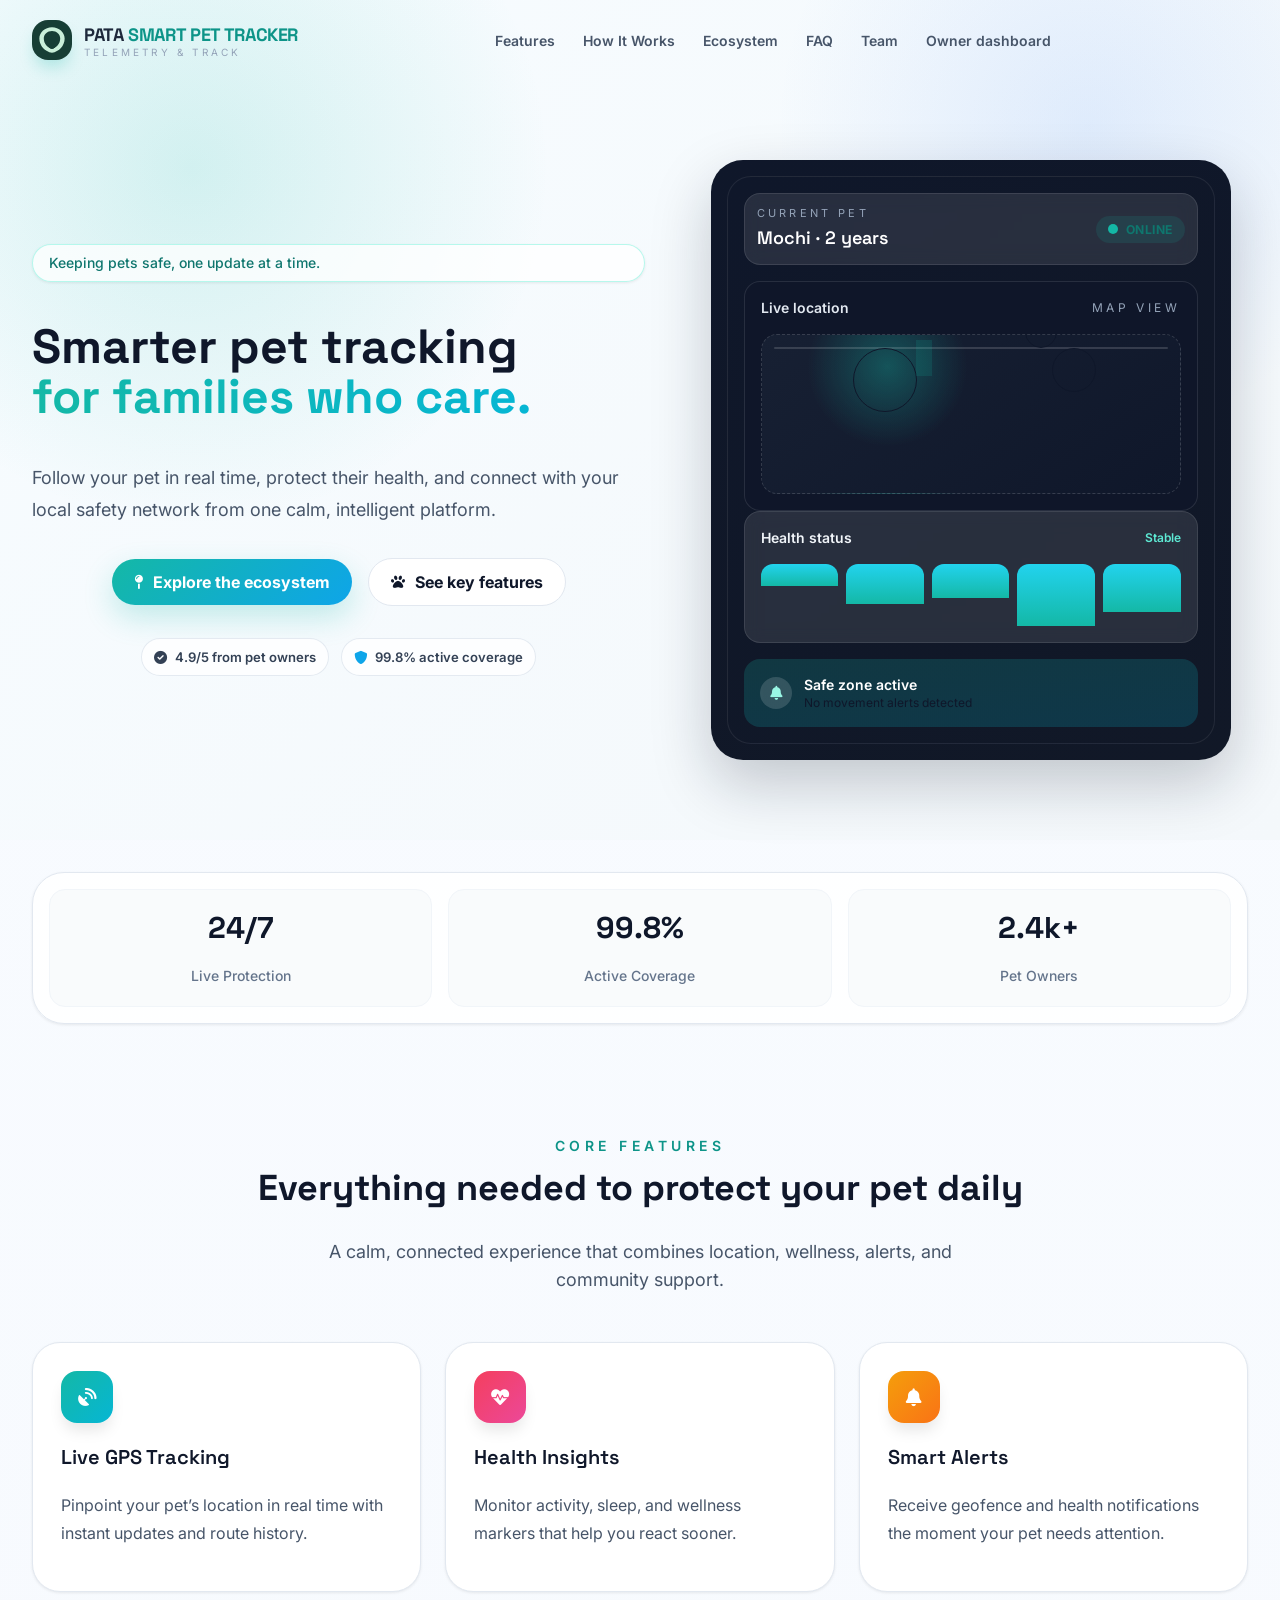
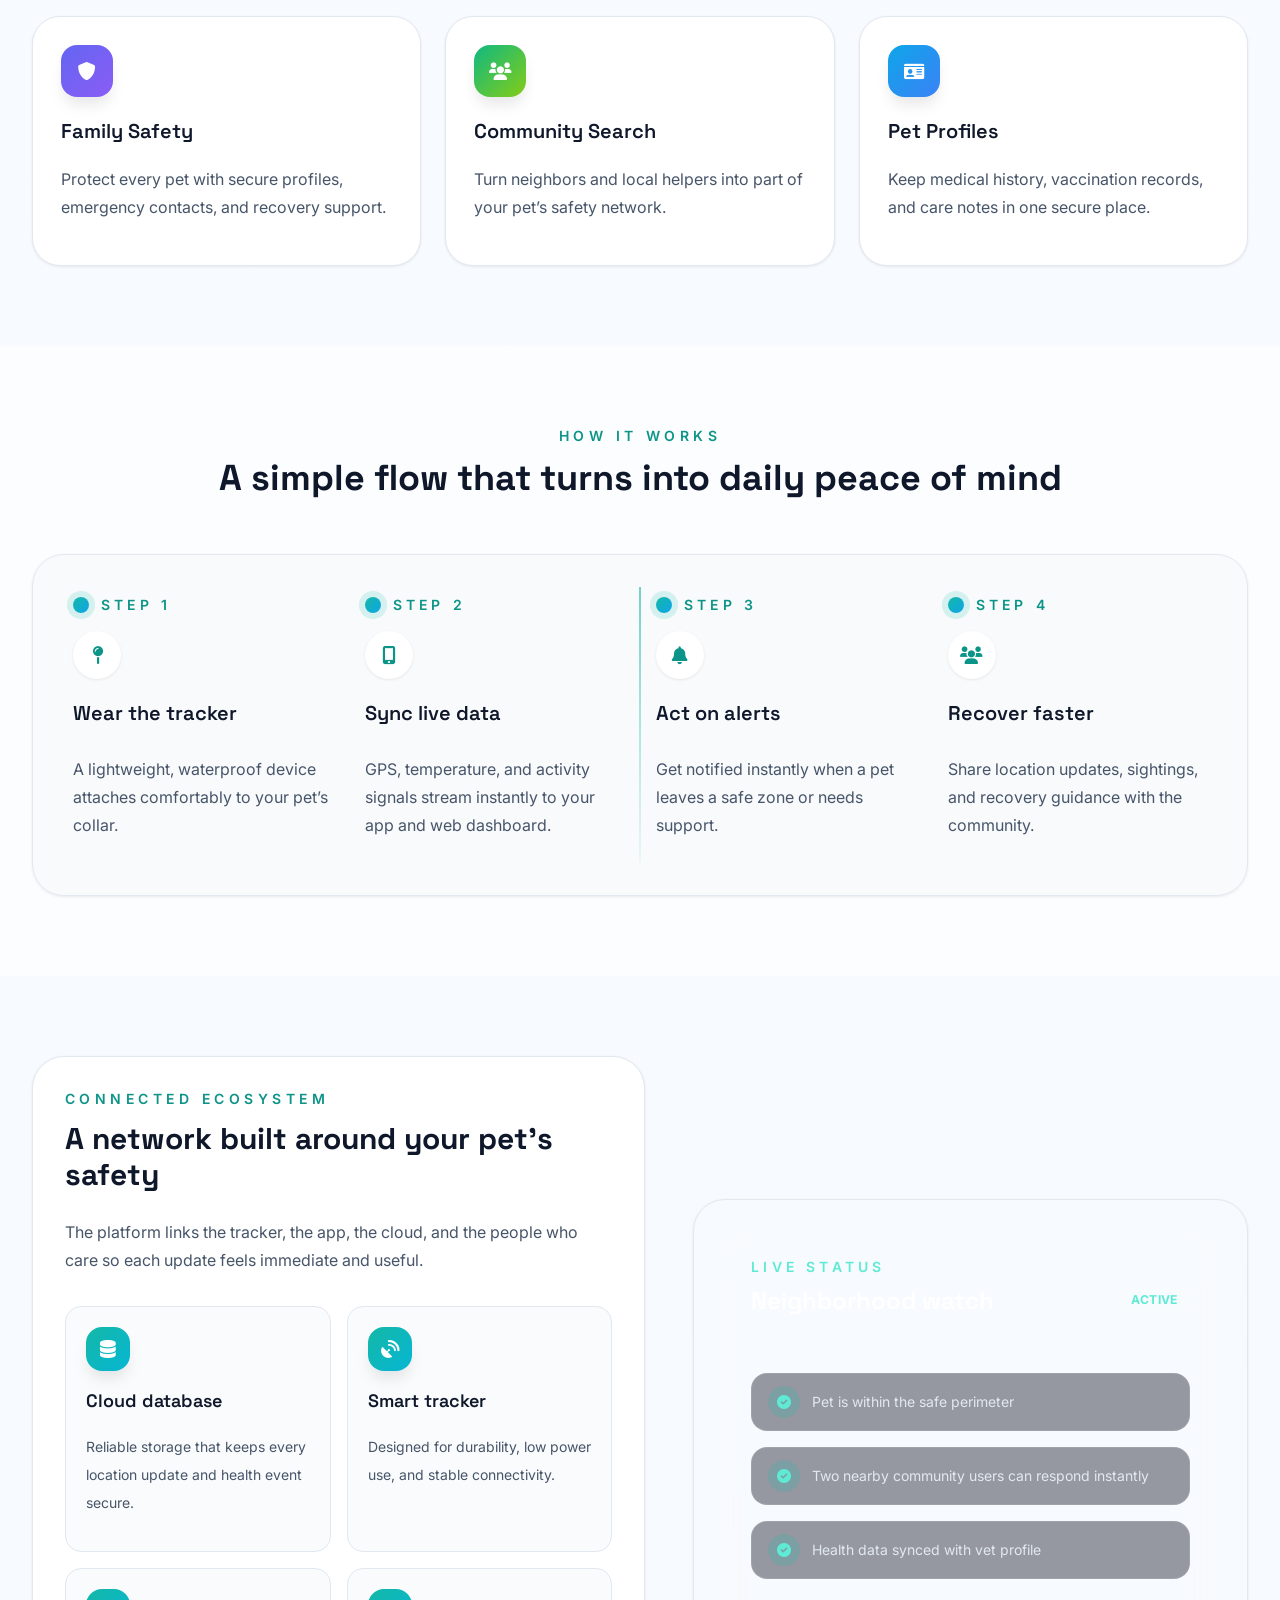
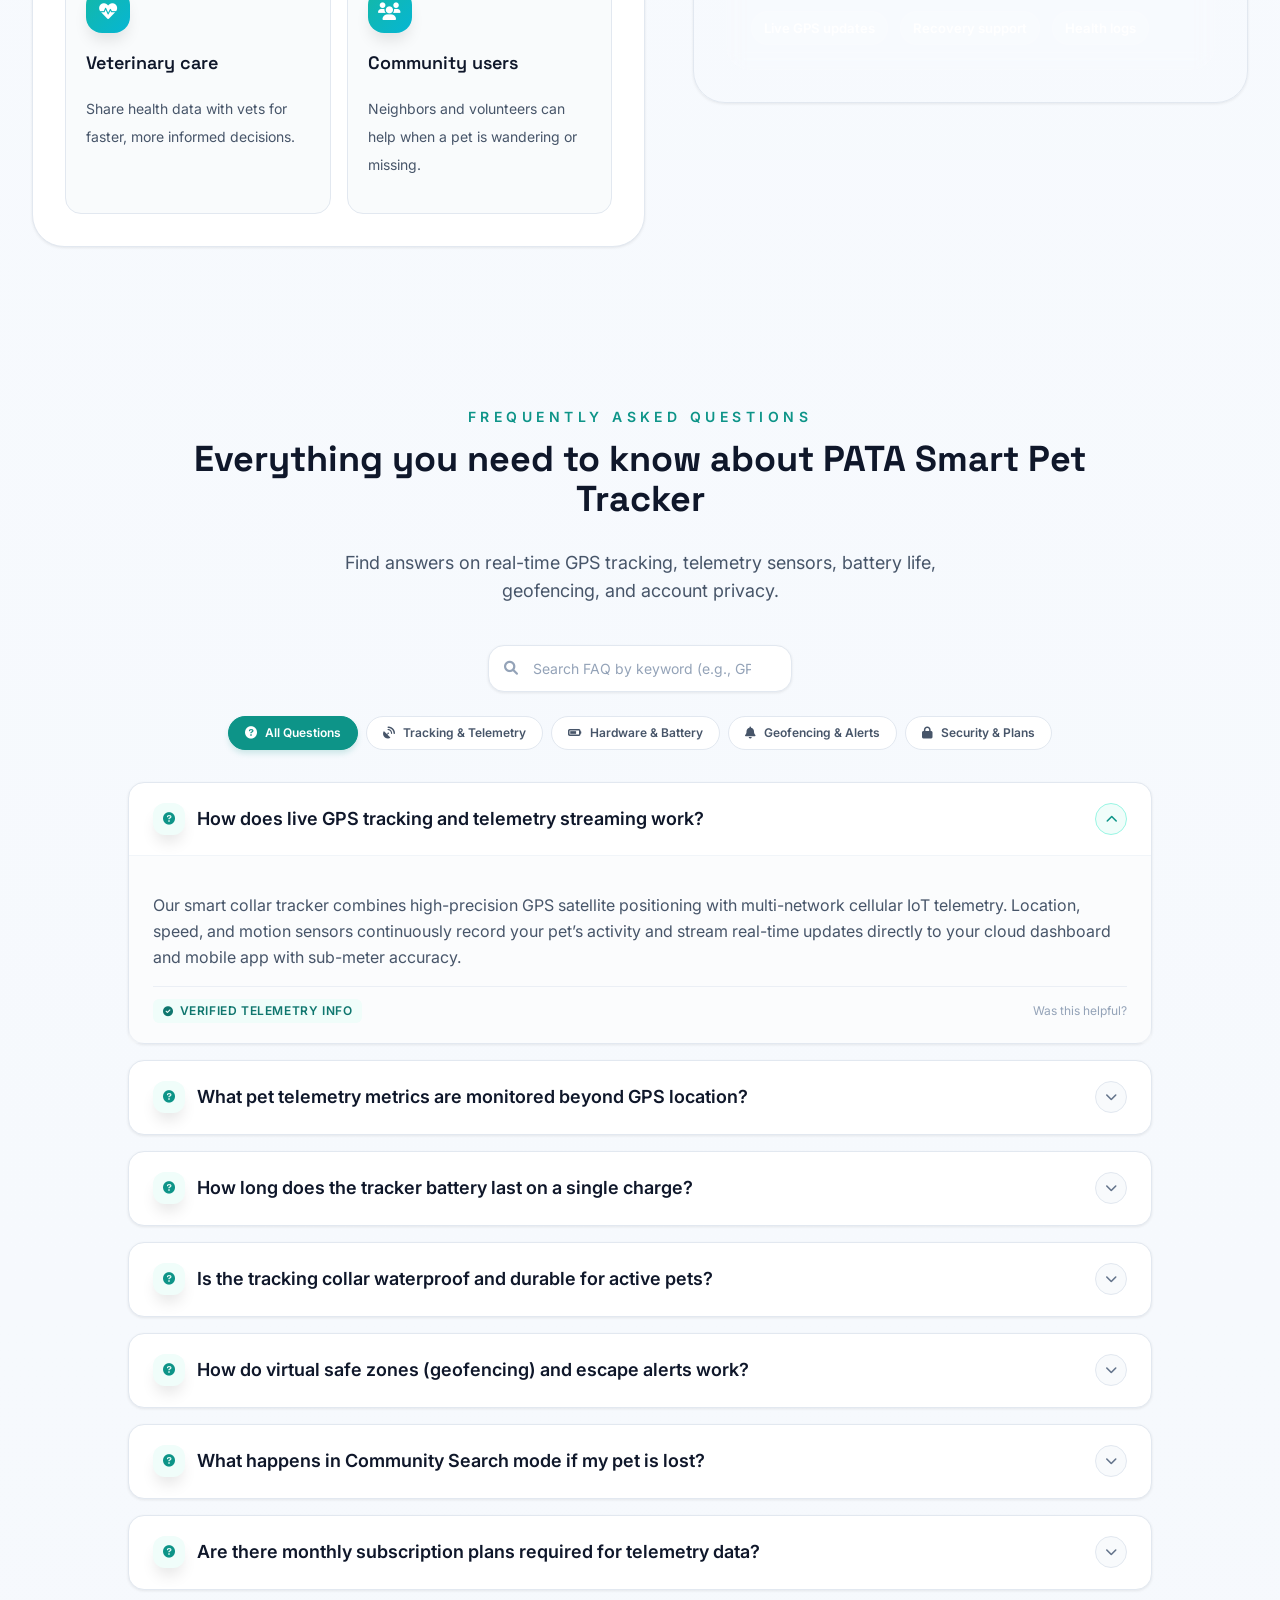
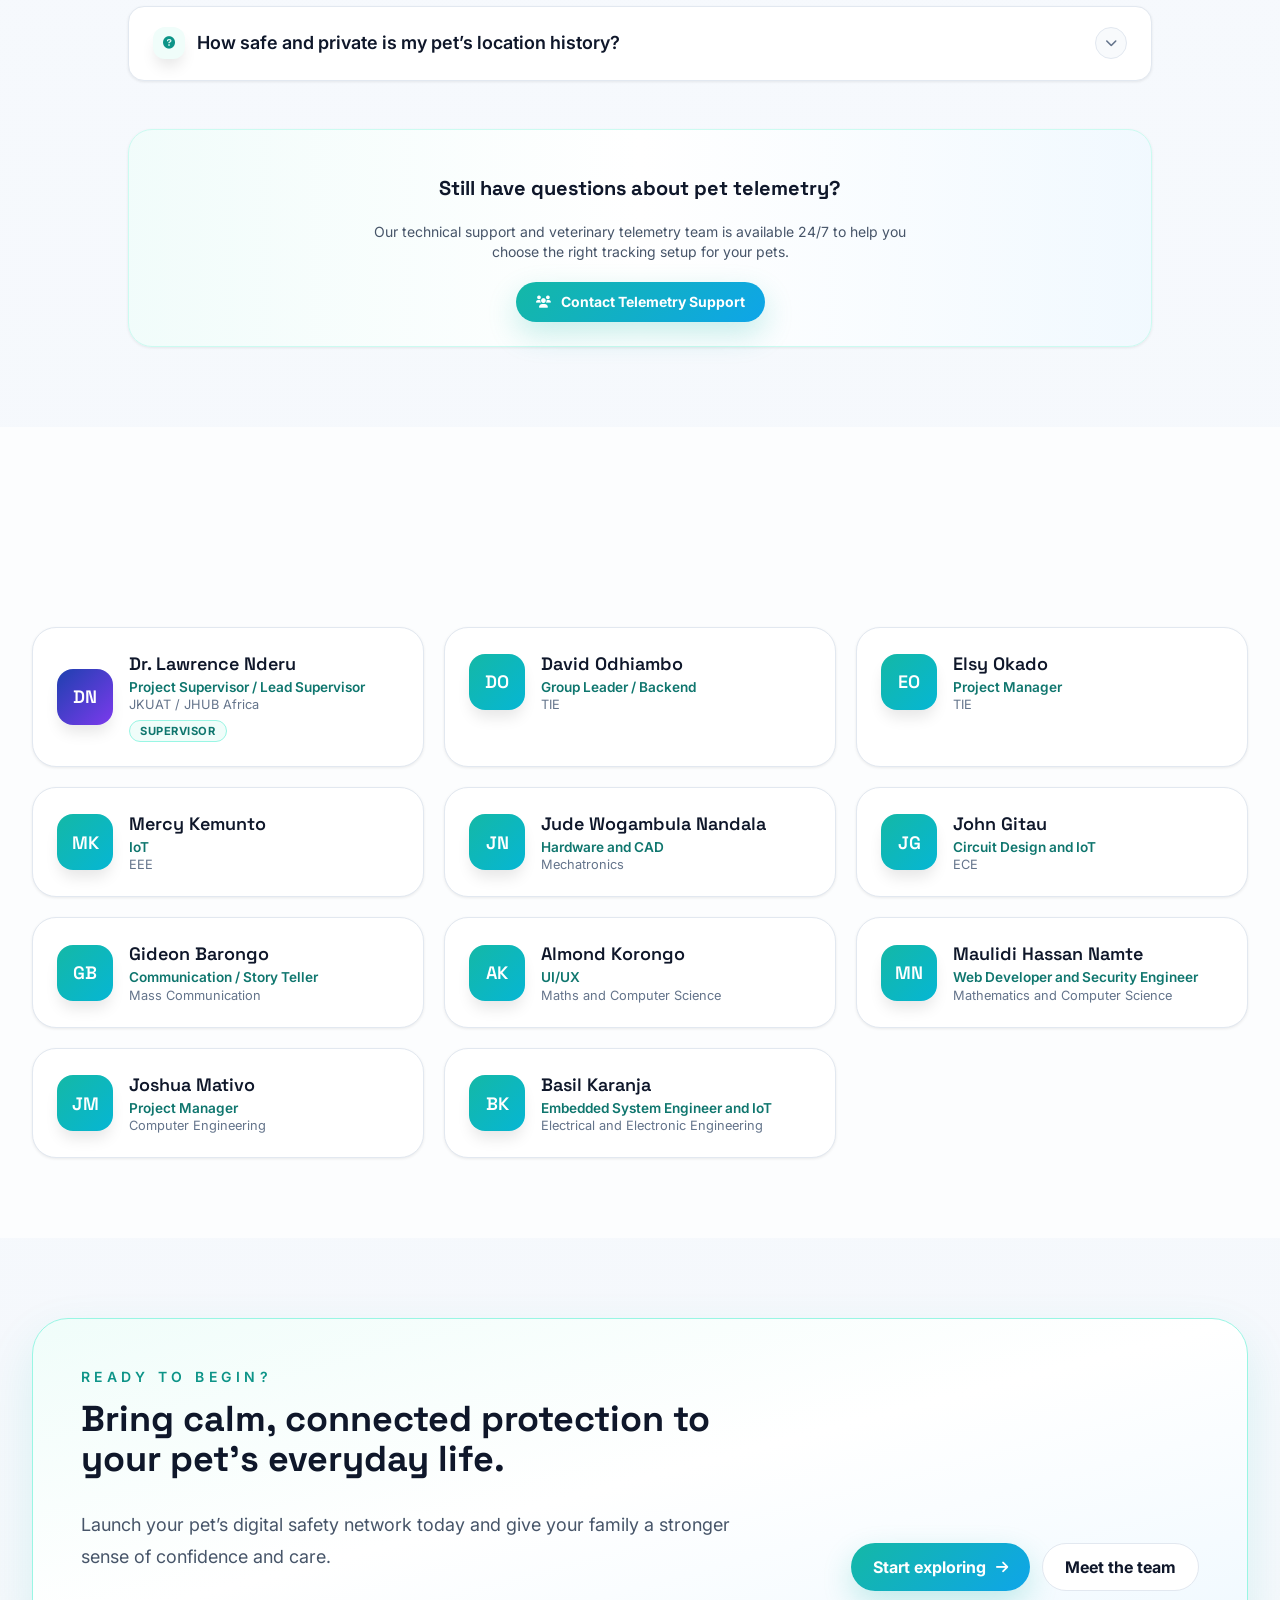
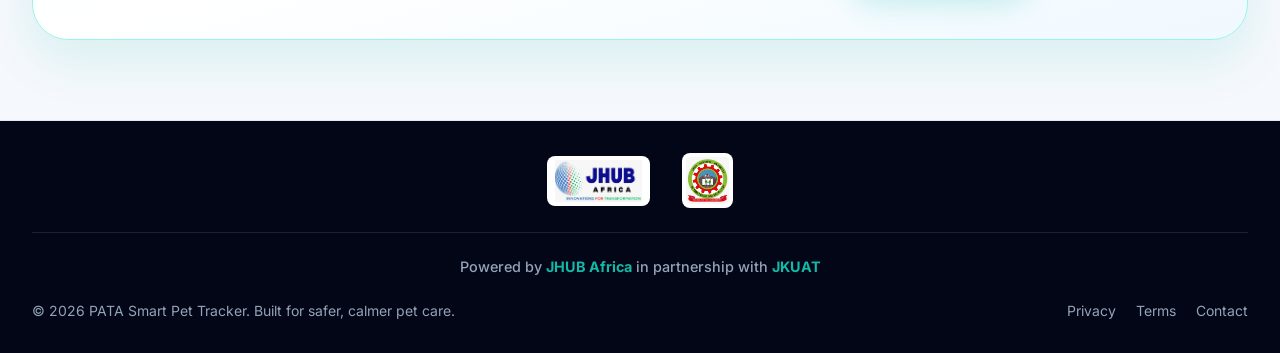
==== index.html @ 24541431 "Add files via upload" ====
<!DOCTYPE html>
<html lang="en">
<head>
  <meta charset="UTF-8" />
  <meta name="viewport" content="width=device-width, initial-scale=1.0" />
  <title>PATA Smart Pet Tracker · Telemetry & Tracking Ecosystem</title>
  <meta name="description" content="PATA Smart Pet Tracker — live GPS tracking, health telemetry, geofencing alerts, and community-powered pet recovery. Track. Protect. Love." />
  <link rel="icon" type="image/svg+xml" href="icon.svg" />
  <link rel="stylesheet" href="https://cdnjs.cloudflare.com/ajax/libs/font-awesome/6.0.0-beta3/css/all.min.css" />
  <link rel="preconnect" href="https://fonts.googleapis.com" />
  <link rel="preconnect" href="https://fonts.gstatic.com" crossorigin />
  <link href="https://fonts.googleapis.com/css2?family=Inter:wght@300;400;500;600;700;800&family=Space+Grotesk:wght@500;700&display=swap" rel="stylesheet" />
  <style>
    :root {
      --bg: #f7fafc;
      --surface: #ffffff;
      --text: #0f172a;
      --muted: #64748b;
      --accent: #14b8a6;
      --accent-strong: #0f766e;
      --accent-soft: #d7f7ef;
      --border: #e2e8f0;
    }

    *, *::before, *::after { box-sizing: border-box; }
    html { scroll-behavior: smooth; }
    body {
      margin: 0;
      font-family: 'Inter', sans-serif;
      background: linear-gradient(180deg, #f8fbff 0%, #f5f8fc 100%);
      color: var(--text);
      overflow-x: hidden;
    }
    h1, h2, h3, h4, .font-display { font-family: 'Space Grotesk', sans-serif; }
    a { text-decoration: none; }
    img { max-width: 100%; }

    /* Layout */
    .container { margin-left: auto; margin-right: auto; width: 100%; max-width: 80rem; }
    .grid-2 { display: grid; gap: 3rem; }
    @media (min-width: 1024px) {
      .grid-2 { grid-template-columns: 1.05fr 0.95fr; align-items: center; }
    }
    .px-section { padding-left: 1rem; padding-right: 1rem; }
    @media (min-width: 640px) { .px-section { padding-left: 1.5rem; padding-right: 1.5rem; } }
    @media (min-width: 1024px) { .px-section { padding-left: 2rem; padding-right: 2rem; } }
    .py-section { padding-top: 4rem; padding-bottom: 4rem; }
    @media (min-width: 1024px) { .py-section { padding-top: 5rem; padding-bottom: 5rem; } }

    .hero-gradient {
      background:
        radial-gradient(circle at 15% 20%, rgba(20, 184, 166, 0.16), transparent 28%),
        radial-gradient(circle at 85% 15%, rgba(59, 130, 246, 0.12), transparent 24%),
        linear-gradient(135deg, #f7fcff 0%, #f4f8fb 100%);
    }

    .glass-card {
      background: rgba(255,255,255,0.72);
      backdrop-filter: blur(16px);
      -webkit-backdrop-filter: blur(16px);
      border: 1px solid rgba(255,255,255,0.75);
    }

    .card-hover {
      transition: transform .25s ease, box-shadow .25s ease, border-color .25s ease;
    }
    .card-hover:hover {
      transform: translateY(-4px);
      box-shadow: 0 20px 44px rgba(15, 23, 42, 0.08);
      border-color: rgba(20, 184, 166, 0.3);
    }

    .scroll-fade {
      opacity: 0;
      transform: translateY(24px);
      transition: opacity .7s ease, transform .7s ease;
    }
    .scroll-fade.visible {
      opacity: 1;
      transform: translateY(0);
    }

    .device-shell {
      position: relative;
      border-radius: 32px;
      background: linear-gradient(160deg, #0f172a 0%, #111827 100%);
      padding: 16px;
      box-shadow: 0 24px 60px rgba(15, 23, 42, 0.22);
    }
    .device-screen {
      border-radius: 24px;
      background: linear-gradient(145deg, #0f172a 0%, #111827 100%);
      border: 1px solid rgba(255,255,255,0.08);
      overflow: hidden;
      position: relative;
    }
    .status-pill {
      display: inline-flex;
      align-items: center;
      gap: 8px;
      padding: 6px 12px;
      border-radius: 999px;
      background: rgba(20,184,166,0.12);
      color: #0f766e;
      font-size: 0.76rem;
      font-weight: 700;
      letter-spacing: 0.04em;
      text-transform: uppercase;
    }

    .timeline-line {
      position: absolute;
      left: 50%;
      top: 32px;
      bottom: 32px;
      width: 2px;
      background: linear-gradient(180deg, rgba(20,184,166,0.6), rgba(20,184,166,0.06));
      transform: translateX(-50%);
    }
    .timeline-dot {
      width: 16px;
      height: 16px;
      border-radius: 999px;
      background: linear-gradient(135deg, #14b8a6, #0ea5e9);
      box-shadow: 0 0 0 6px rgba(20,184,166,0.16);
      flex-shrink: 0;
    }

    .chip {
      display: inline-flex;
      align-items: center;
      gap: 8px;
      padding: 8px 12px;
      border-radius: 999px;
      background: rgba(255,255,255,0.8);
      border: 1px solid rgba(226,232,240,0.9);
      color: #334155;
      font-size: 0.82rem;
      font-weight: 600;
    }

    .btn-primary {
      display: inline-flex;
      align-items: center;
      justify-content: center;
      gap: 10px;
      padding: 13px 22px;
      border-radius: 999px;
      background: linear-gradient(135deg, #14b8a6, #0ea5e9);
      color: white;
      font-weight: 700;
      box-shadow: 0 12px 30px rgba(20,184,166,0.24);
      transition: transform .2s ease, box-shadow .2s ease;
      border: 0;
      cursor: pointer;
      font-family: inherit;
    }
    .btn-primary:hover { transform: translateY(-1px); box-shadow: 0 16px 34px rgba(20,184,166,0.28); }
    .btn-secondary {
      display: inline-flex;
      align-items: center;
      justify-content: center;
      gap: 10px;
      padding: 13px 22px;
      border-radius: 999px;
      background: white;
      color: #0f172a;
      border: 1px solid #e2e8f0;
      font-weight: 700;
      transition: transform .2s ease, border-color .2s ease;
      cursor: pointer;
      font-family: inherit;
    }
    .btn-secondary:hover { transform: translateY(-1px); border-color: rgba(20,184,166,0.36); }

    /* Animations */
    @keyframes pulse-dot {
      0%, 100% { opacity: 1; }
      50% { opacity: 0.5; }
    }
    .animate-pulse { animation: pulse-dot 2s cubic-bezier(0.4, 0, 0.6, 1) infinite; }

    /* Utility classes mirroring the original design tokens */
    .text-center { text-align: center; }
    .text-left { text-align: left; }
    @media (min-width: 1024px) { .lg\:text-left { text-align: left; } }
    @media (min-width: 1024px) { .lg\:justify-start { justify-content: flex-start; } }
    @media (min-width: 1024px) { .lg\:mx-0 { margin-left: 0; margin-right: 0; } }
    @media (min-width: 640px) { .sm\:px-6 { padding-left: 1.5rem; padding-right: 1.5rem; } }
    @media (min-width: 1024px) { .lg\:px-8 { padding-left: 2rem; padding-right: 2rem; } }
    @media (min-width: 1024px) { .lg\:py-20 { padding-top: 5rem; padding-bottom: 5rem; } }
    @media (min-width: 640px) { .sm\:p-10 { padding: 2.5rem; } }
    @media (min-width: 640px) { .sm\:p-8 { padding: 2rem; } }
    @media (min-width: 640px) { .sm\:p-5 { padding: 1.25rem; } }
    @media (min-width: 640px) { .sm\:inline-flex { display: inline-flex; } }
    @media (min-width: 768px) { .md\:p-6 { padding: 1.5rem; } }
    @media (min-width: 768px) { .md\:grid-cols-2 { grid-template-columns: repeat(2, minmax(0, 1fr)); } }
    @media (min-width: 640px) { .sm\:grid-cols-2 { grid-template-columns: repeat(2, minmax(0, 1fr)); } }
    @media (min-width: 640px) { .sm\:flex-row { flex-direction: row; } }
    @media (min-width: 640px) { .sm\:items-center { align-items: center; } }
    @media (min-width: 640px) { .sm\:justify-between { justify-content: space-between; } }
    .flex { display: flex; }
    .flex-col { flex-direction: column; }
    .flex-wrap { flex-wrap: wrap; }
    .items-center { align-items: center; }
    .justify-between { justify-content: space-between; }
    .justify-center { justify-content: center; }
    .gap-2 { gap: .5rem; }
    .gap-3 { gap: .75rem; }
    .gap-4 { gap: 1rem; }
    .gap-5 { gap: 1.25rem; }
    .gap-6 { gap: 1.5rem; }
    .gap-7 { gap: 1.75rem; }
    .gap-8 { gap: 2rem; }
    .mt-1 { margin-top: .25rem; }
    .mt-2 { margin-top: .5rem; }
    .mt-3 { margin-top: .75rem; }
    .mt-4 { margin-top: 1rem; }
    .mt-5 { margin-top: 1.25rem; }
    .mt-8 { margin-top: 2rem; }
    .mt-10 { margin-top: 2.5rem; }
    .mt-12 { margin-top: 3rem; }
    .mt-14 { margin-top: 3.5rem; }
    .mb-2 { margin-bottom: .5rem; }
    .mb-4 { margin-bottom: 1rem; }
    .mb-5 { margin-bottom: 1.25rem; }
    .mx-auto { margin-left: auto; margin-right: auto; }
    .p-3 { padding: .75rem; }
    .p-4 { padding: 1rem; }
    .p-5 { padding: 1.25rem; }
    .p-6 { padding: 1.5rem; }
    .p-7 { padding: 1.75rem; }
    .p-8 { padding: 2rem; }
    .px-2 { padding-left: .5rem; padding-right: .5rem; }
    .px-2\.5 { padding-left: .625rem; padding-right: .625rem; }
    .px-4 { padding-left: 1rem; padding-right: 1rem; }
    .px-5 { padding-left: 1.25rem; padding-right: 1.25rem; }
    .px-6 { padding-left: 1.5rem; padding-right: 1.5rem; }
    .py-1 { padding-top: .25rem; padding-bottom: .25rem; }
    .py-2 { padding-top: .5rem; padding-bottom: .5rem; }
    .py-2\.5 { padding-top: .625rem; padding-bottom: .625rem; }
    .py-3 { padding-top: .75rem; padding-bottom: .75rem; }
    .py-3\.5 { padding-top: .875rem; padding-bottom: .875rem; }
    .py-4 { padding-top: 1rem; padding-bottom: 1rem; }
    .py-5 { padding-top: 1.25rem; padding-bottom: 1.25rem; }
    .py-8 { padding-top: 2rem; padding-bottom: 2rem; }
    .py-12 { padding-top: 3rem; padding-bottom: 3rem; }
    .pl-11 { padding-left: 2.75rem; }
    .pl-4 { padding-left: 1rem; }
    .pr-4 { padding-right: 1rem; }
    .pr-10 { padding-right: 2.5rem; }
    .pb-20 { padding-bottom: 5rem; }
    .pt-32 { padding-top: 8rem; }
    .pt-3 { padding-top: .75rem; }
    @media (min-width: 640px) { .px-section { padding-left: 1.5rem; padding-right: 1.5rem; } }
    @media (min-width: 1024px) {
      .pt-32 { padding-top: 10rem; }
      .px-section { padding-left: 2rem; padding-right: 2rem; }
    }
    .max-w-2xl { max-width: 42rem; }
    .max-w-5xl { max-width: 64rem; }
    .max-w-7xl { max-width: 80rem; }
    .max-w-xl { max-width: 36rem; }

    .w-full { width: 100%; }
    .h-8 { height: 2rem; }
    .h-11 { height: 2.75rem; }
    .h-14 { height: 3.5rem; }
    .w-8 { width: 2rem; }
    .w-11 { width: 2.75rem; }
    .w-13 { width: 3.25rem; }
    .w-14 { width: 3.5rem; }
    .h-13 { height: 3.25rem; }
    .h-4 { height: 1rem; }
    .h-5 { height: 1.25rem; }
    .h-2\.5 { height: .625rem; }
    .w-2\.5 { width: .625rem; }
    .h-2 { height: .5rem; }
    .w-2 { width: .5rem; }
    .h-12 { height: 3rem; }
    .w-12 { width: 3rem; }
    .h-10 { height: 2.5rem; }
    .w-10 { width: 2.5rem; }
    .h-40 { height: 10rem; }
    .h-16 { height: 4rem; }
    .w-16 { width: 4rem; }
    .h-6 { height: 1.5rem; }
    .w-6 { width: 1.5rem; }
    .shrink-0 { flex-shrink: 0; }
    .flex-1 { flex: 1 1 0%; }
    .rounded-full { border-radius: 9999px; }
    .rounded-md { border-radius: .375rem; }
    .rounded-xl { border-radius: .75rem; }
    .rounded-2xl { border-radius: 1rem; }
    .rounded-3xl { border-radius: 1.5rem; }
    .rounded-\[24px\] { border-radius: 24px; }
    .rounded-\[28px\] { border-radius: 28px; }
    .rounded-\[32px\] { border-radius: 32px; }
    .rounded-\[36px\] { border-radius: 36px; }
    .rounded-t-xl { border-top-left-radius: .75rem; border-top-right-radius: .75rem; }
    .border { border-width: 1px; border-style: solid; }
    .border-t { border-top-width: 1px; border-top-style: solid; }
    .border-slate-100 { border-color: #f1f5f9; }
    .border-slate-200 { border-color: #e2e8f0; }
    .border-slate-200\/60 { border-color: rgba(226,232,240,0.6); }
    .border-slate-300 { border-color: #cbd5e1; }
    .border-white\/10 { border-color: rgba(255,255,255,0.1); }
    .border-white\/15 { border-color: rgba(255,255,255,0.15); }
    .border-teal-100 { border-color: #ccfbf1; }
    .border-teal-200 { border-color: #99f6e4; }
    .border-teal-200\/70 { border-color: rgba(153,246,228,0.7); }
    .border-dashed { border-style: dashed; }
    .shadow-sm { box-shadow: 0 1px 3px 0 rgba(0,0,0,0.08); }
    .shadow-md { box-shadow: 0 4px 6px -1px rgba(0,0,0,0.1); }
    .shadow-lg { box-shadow: 0 10px 15px -3px rgba(0,0,0,0.1); }

    /* Typography */
    .text-xs { font-size: .75rem; line-height: 1rem; }
    .text-sm { font-size: .875rem; line-height: 1.25rem; }
    .text-lg { font-size: 1.125rem; line-height: 1.75rem; }
    .text-xl { font-size: 1.25rem; line-height: 1.75rem; }
    .text-2xl { font-size: 1.5rem; line-height: 2rem; }
    .text-3xl { font-size: 1.875rem; line-height: 2.25rem; }
    .text-4xl { font-size: 2.25rem; line-height: 2.5rem; }
    @media (min-width: 640px) { .sm\:text-4xl { font-size: 2.25rem; line-height: 2.5rem; } }
    @media (min-width: 640px) { .text-4xl { font-size: 3rem; line-height: 1.125; } }
    .text-5xl { font-size: 3rem; line-height: 1.125; }
    @media (min-width: 1024px) {
      .text-4xl { font-size: 3.75rem; line-height: 1.125; }
      .sm\:text-5xl { font-size: 3rem; line-height: 1.125; }
      .text-5xl { font-size: 3.75rem; line-height: 1.125; }
      .lg\:text-6xl { font-size: 3.75rem; line-height: 1.125; }
    }
    @media (min-width: 640px) { .sm\:text-5xl { font-size: 3rem; line-height: 1.125; } }
    .font-medium { font-weight: 500; }
    .font-semibold { font-weight: 600; }
    .font-bold { font-weight: 700; }
    .tracking-wide { letter-spacing: .025em; }
    .tracking-wider { letter-spacing: .05em; }
    .leading-7 { line-height: 1.75rem; }
    .leading-8 { line-height: 2rem; }
    .leading-\[1\.05\] { line-height: 1.05; }
    .leading-relaxed { line-height: 1.625; }

    .text-slate-900 { color: #0f172a; }
    .text-slate-800 { color: #1e293b; }
    .text-slate-700 { color: #334155; }
    .text-slate-600 { color: #475569; }
    .text-slate-500 { color: #64748b; }
    .text-slate-400 { color: #94a3b8; }
    .text-slate-200 { color: #e2e8f0; }
    .text-slate-100 { color: #f1f5f9; }
    .text-teal-200 { color: #99f6e4; }
    .text-teal-300 { color: #5eead4; }
    .text-teal-600 { color: #0d9488; }
    .text-teal-700 { color: #0f766e; }
    .text-white { color: #fff; }
    .text-transparent { color: transparent; }
    .text-sky-500 { color: #0ea5e9; }
    .bg-slate-50 { background-color: #f8fafc; }
    .bg-white { background-color: #fff; }
    .bg-teal-50 { background-color: #f0fdfa; }
    .bg-teal-500 { background-color: #14b8a6; }
    .bg-teal-400 { background-color: #2dd4bf; }
    .bg-gradient-to-t { background-image: linear-gradient(to top, var(--tw-gradient-stops)); }
    .bg-gradient-to-r { background-image: linear-gradient(to right, var(--tw-gradient-stops)); }
    .bg-gradient-to-br { background-image: linear-gradient(to bottom right, var(--tw-gradient-stops)); }
    .bg-clip-text { -webkit-background-clip: text; background-clip: text; }
    .uppercase { text-transform: uppercase; }
    .lowercase { text-transform: lowercase; }
    .tracking-\[0\.3em\] { letter-spacing: .3em; }
    .tracking-\[0\.32em\] { letter-spacing: .32em; }
    .tracking-\[0\.04em\] { letter-spacing: .04em; }
    .text-\[10px\] { font-size: 10px; }
    .text-\[11px\] { font-size: 11px; }

    /* Gradients */
    .from-teal-500 { --tw-gradient-from: #14b8a6; --tw-gradient-stops: var(--tw-gradient-from), var(--tw-gradient-to, rgba(20,184,166,0)); }
    .to-cyan-500 { --tw-gradient-to: #06b6d4; }
    .to-cyan-400 { --tw-gradient-to: #22d3ee; }
    .from-rose-500 { --tw-gradient-from: #f43f5e; --tw-gradient-stops: var(--tw-gradient-from), var(--tw-gradient-to, rgba(244,63,94,0)); }
    .to-pink-500 { --tw-gradient-to: #ec4899; }
    .from-amber-500 { --tw-gradient-from: #f59e0b; --tw-gradient-stops: var(--tw-gradient-from), var(--tw-gradient-to, rgba(245,158,11,0)); }
    .to-orange-500 { --tw-gradient-to: #f97316; }
    .from-indigo-500 { --tw-gradient-from: #6366f1; --tw-gradient-stops: var(--tw-gradient-from), var(--tw-gradient-to, rgba(99,102,241,0)); }
    .to-violet-500 { --tw-gradient-to: #8b5cf6; }
    .from-emerald-500 { --tw-gradient-from: #10b981; --tw-gradient-stops: var(--tw-gradient-from), var(--tw-gradient-to, rgba(16,185,129,0)); }
    .to-lime-500 { --tw-gradient-to: #84cc16; }
    .from-sky-500 { --tw-gradient-from: #0ea5e9; --tw-gradient-stops: var(--tw-gradient-from), var(--tw-gradient-to, rgba(14,165,233,0)); }
    .to-blue-500 { --tw-gradient-to: #3b82f6; }
    .from-cyan-400\/20 { --tw-gradient-from: rgba(34,211,238,0.2); --tw-gradient-stops: var(--tw-gradient-from), var(--tw-gradient-to, rgba(34,211,238,0)); }
    .from-teal-500\/20 { --tw-gradient-from: rgba(20,184,166,0.2); --tw-gradient-stops: var(--tw-gradient-from), var(--tw-gradient-to, rgba(20,184,166,0)); }
    .from-teal-50\/80 { --tw-gradient-from: rgba(240,253,250,0.8); --tw-gradient-stops: var(--tw-gradient-from), var(--tw-gradient-to, rgba(240,253,250,0)); }
    .via-white { --tw-gradient-via: #fff; --tw-gradient-stops: var(--tw-gradient-from), var(--tw-gradient-via), var(--tw-gradient-to, rgba(255,255,255,0)); }
    .from-slate-900 { --tw-gradient-from: #0f172a; --tw-gradient-stops: var(--tw-gradient-from), var(--tw-gradient-to, rgba(15,23,42,0)); }
    .to-sky-50\/80 { --tw-gradient-to: rgba(240,249,255,0.8); }
    .bg-teal-50\/80 { background-color: rgba(240,253,250,0.8); }

    /* Backgrounds (rgba, dark surfaces) */
    .bg-slate-900\/80 { background-color: rgba(15,23,42,0.8); }
    .bg-white\/10 { background-color: rgba(255,255,255,0.1); }
    .bg-white\/15 { background-color: rgba(255,255,255,0.15); }
    .bg-white\/5 { background-color: rgba(255,255,255,0.05); }
    .bg-white\/75 { background-color: rgba(255,255,255,0.75); }
    .bg-white\/90 { background-color: rgba(255,255,255,0.9); }
    .bg-white\/95 { background-color: rgba(255,255,255,0.95); }
    .bg-white\/70 { background-color: rgba(255,255,255,0.7); }
    .bg-slate-50\/70 { background-color: rgba(248,250,252,0.7); }
    .bg-slate-50\/80 { background-color: rgba(248,250,252,0.8); }
    .bg-slate-950\/40 { background-color: rgba(2,6,23,0.4); }
    .bg-teal-400\/20 { background-color: rgba(45,212,191,0.2); }
    .bg-teal-500\/20 { background-color: rgba(20,184,166,0.2); }
    .bg-slate-950 { background-color: #020617; }
    .bg-teal-50\/10 { background-color: rgba(240,253,250,0.1); }

    .bg-\[radial-gradient\(circle_at_30\%_20\%2Crgba\(20\2C184\2C166\2C0\.35\)\2Ctransparent_25\%\)2Clinear-gradient\(145deg\2C\#172033_0\%\2C\#0f172a_100\%\)\] {
      background: radial-gradient(circle at 30% 20%, rgba(20,184,166,0.35), transparent 25%), linear-gradient(145deg, #172033 0%, #0f172a 100%);
    }

    .blur-3xl { filter: blur(64px); }
    .backdrop-blur { backdrop-filter: blur(8px); -webkit-backdrop-filter: blur(8px); }
    .object-cover { object-fit: cover; }
    .overflow-hidden { overflow: hidden; }
    .relative { position: relative; }
    .absolute { position: absolute; }
    .fixed { position: fixed; }
    .inset-0 { inset: 0; }
    .inset-4 { inset: 1rem; }
    .inset-y-0 { top: 0; bottom: 0; }
    .top-0 { top: 0; }
    .left-0 { left: 0; }
    .left-\[20\%\] { left: 20%; }
    .left-\[38\%\] { left: 38%; }
    .top-\[28\%\] { top: 28%; }
    .top-\[42\%\] { top: 42%; }
    .top-\[22\%\] { top: 22%; }
    .right-\[18\%\] { right: 18%; }
    .bottom-\[20\%\] { bottom: 20%; }
    .right-\[28\%\] { right: 28%; }
    .z-50 { z-index: 50; }
    .pointer-events-none { pointer-events: none; }
    .transition { transition: color .2s ease, background-color .2s ease, border-color .2s ease; }
    .transition-all { transition: all .2s ease; }
    .transition-transform { transition: transform .2s ease; }
    .duration-200 { transition-duration: .2s; }
    .duration-300 { transition-duration: .3s; }
    .transform { transform: var(--tw-transform, none); }
    .scale-0 { transform: scale(0); }
    .list-none { list-style: none; }
    .overflow-x-hidden { overflow-x: hidden; }
    .min-h-screen { min-height: 100vh; }
    .block { display: block; }

    /* Icon containers */
    .icon-square {
      display: inline-flex;
      align-items: center;
      justify-content: center;
      width: 3.25rem;
      height: 3.25rem;
      border-radius: 1rem;
      font-size: 1.125rem;
      color: #fff;
      box-shadow: 0 10px 15px -3px rgba(0,0,0,0.1);
    }
    .icon-square--sm {
      width: 2.75rem;
      height: 2.75rem;
      font-size: 1.125rem;
    }
    .icon-square--xs {
      width: 2rem;
      height: 2rem;
      border-radius: .75rem;
      font-size: .75rem;
    }
    .icon-round {
      display: inline-flex;
      align-items: center;
      justify-content: center;
      width: 2rem;
      height: 2rem;
      border-radius: 9999px;
      font-size: .75rem;
    }

    /* Header */
    .nav {
      position: fixed;
      top: 0;
      left: 0;
      width: 100%;
      z-index: 50;
      transition: all .3s ease;
      background: transparent;
      padding-top: 1.25rem;
      padding-bottom: 1.25rem;
    }
    .nav.scrolled {
      background: rgba(255,255,255,0.72);
      backdrop-filter: blur(16px);
      -webkit-backdrop-filter: blur(16px);
      border: 1px solid rgba(255,255,255,0.75);
      box-shadow: 0 1px 3px 0 rgba(0,0,0,0.08);
      padding-top: .75rem;
      padding-bottom: .75rem;
    }
    .nav-inner {
      display: flex;
      align-items: center;
      justify-content: space-between;
      max-width: 80rem;
      margin-left: auto;
      margin-right: auto;
      padding-left: 1rem;
      padding-right: 1rem;
    }
    @media (min-width: 640px) { .nav-inner { padding-left: 1.5rem; padding-right: 1.5rem; } }
    @media (min-width: 1024px) { .nav-inner { padding-left: 2rem; padding-right: 2rem; } }
    .nav-logo-link { display: flex; align-items: center; gap: .75rem; }
    .nav-logo-img {
      height: 2.5rem;
      width: 2.5rem;
      border-radius: 1rem;
      object-fit: cover;
      box-shadow: 0 10px 15px -3px rgba(20,184,166,0.25);
    }
    .nav-brand {
      font-family: 'Space Grotesk', sans-serif;
      font-size: 1.125rem;
      font-weight: 700;
      letter-spacing: -0.02em;
      color: #1e293b;
    }
    .nav-brand-accent { color: #0d9488; }
    .nav-sub {
      font-size: 10px;
      text-transform: uppercase;
      letter-spacing: .32em;
      color: #94a3b8;
    }
    .nav-links {
      display: none;
      align-items: center;
      gap: 1.75rem;
      font-size: .875rem;
      font-weight: 600;
      color: #475569;
    }
    @media (min-width: 768px) { .nav-links { display: flex; } }
    .nav-links a { transition: color .2s ease; color: #475569; }
    .nav-links a:hover { color: #0d9488; }
    .live-dot {
      height: .5rem;
      width: .5rem;
      border-radius: 9999px;
      background: #14b8a6;
      animation: pulse-dot 2s cubic-bezier(0.4, 0, 0.6, 1) infinite;
    }
    .nav-toggle {
      display: inline-flex;
      height: 2.75rem;
      width: 2.75rem;
      align-items: center;
      justify-content: center;
      border-radius: 9999px;
      border: 1px solid #e2e8f0;
      background: #fff;
      color: #334155;
      box-shadow: 0 1px 3px 0 rgba(0,0,0,0.08);
      font-size: 1rem;
      cursor: pointer;
    }
    @media (min-width: 768px) { .nav-toggle { display: none; } }
    .mobile-menu {
      display: none;
      border-top: 1px solid #e2e8f0;
      background: rgba(255,255,255,0.95);
      padding: 1rem;
      box-shadow: 0 1px 3px 0 rgba(0,0,0,0.08);
    }
    @media (min-width: 768px) { .mobile-menu { display: none !important; } }
    .mobile-menu.open { display: block; }
    .mobile-menu-links { display: flex; flex-direction: column; gap: .75rem; font-size: .875rem; font-weight: 600; color: #475569; }
    .mobile-menu-links a {
      border-radius: .75rem;
      padding: .5rem;
      transition: color .2s ease, background-color .2s ease;
      color: #475569;
    }
    .mobile-menu-links a:hover { background: #f8fafc; color: #0d9488; }
    .mobile-menu-links .btn-primary { justify-content: center; padding-top: .625rem; padding-bottom: .625rem; font-size: .875rem; }

    /* FAQ accordion */
    .faq-panel {
      max-height: 0;
      overflow: hidden;
      transition: max-height .3s ease;
      border-top: 1px solid transparent;
      background: transparent;
    }
    .faq-item.open .faq-panel {
      border-top-color: #f1f5f9;
      background: rgba(248,250,252,0.5);
    }
    .faq-chevron {
      display: inline-flex;
      height: 2rem;
      width: 2rem;
      flex-shrink: 0;
      align-items: center;
      justify-content: center;
      border-radius: 9999px;
      border: 1px solid #e2e8f0;
      background: #f8fafc;
      color: #64748b;
      transition: transform .2s ease, background-color .2s ease, color .2s ease, border-color .2s ease;
    }
    .faq-item.open .faq-chevron {
      transform: rotate(180deg);
      background: #f0fdfa;
      color: #0d9488;
      border-color: #99f6e4;
    }
    .faq-category-btn {
      display: inline-flex;
      align-items: center;
      gap: 8px;
      border-radius: 9999px;
      padding: 8px 16px;
      font-size: .75rem;
      font-weight: 600;
      transition: all .2s ease;
      cursor: pointer;
      border: 1px solid #e2e8f0;
      background: #fff;
      color: #475569;
      font-family: inherit;
    }
    .faq-category-btn:hover { background: #f8fafc; }
    .faq-category-btn.active {
      background: #0d9488;
      color: #fff;
      border-color: #0d9488;
      box-shadow: 0 4px 6px -1px rgba(13,148,136,0.2);
    }
    .faq-input {
      width: 100%;
      border-radius: 1rem;
      border: 1px solid #e2e8f0;
      background: #fff;
      padding: .875rem 2.5rem .875rem 2.75rem;
      font-size: .875rem;
      color: #1e293b;
      box-shadow: 0 1px 3px 0 rgba(0,0,0,0.08);
      outline: none;
      transition: border-color .2s ease, box-shadow .2s ease;
      font-family: inherit;
    }
    .faq-input::placeholder { color: #94a3b8; }
    .faq-input:focus { border-color: #14b8a6; box-shadow: 0 0 0 3px rgba(20,184,166,0.2); }
    .faq-clear {
      position: absolute;
      top: 0;
      bottom: 0;
      right: 0;
      display: flex;
      align-items: center;
      padding-right: 1rem;
      border: 0;
      background: none;
      cursor: pointer;
      font-size: .75rem;
      font-weight: 600;
      color: #94a3b8;
      font-family: inherit;
    }
    .faq-clear:hover { color: #475569; }
    .faq-empty {
      display: none;
      border-radius: 1rem;
      border: 1px dashed #cbd5e1;
      background: #fff;
      padding: 3rem;
      text-align: center;
      color: #64748b;
    }
    #faqList.empty-state .faq-empty { display: block; }

    /* Grids */
    .grid-stats { display: grid; gap: 1rem; }
    @media (min-width: 768px) { .grid-stats { grid-template-columns: repeat(3, minmax(0, 1fr)); } }
    .grid-features { display: grid; gap: 1.5rem; margin-top: 3rem; }
    @media (min-width: 768px) { .grid-features { grid-template-columns: repeat(2, minmax(0, 1fr)); } }
    @media (min-width: 1280px) { .grid-features { grid-template-columns: repeat(3, minmax(0, 1fr)); } }
    .grid-steps { position: relative; display: grid; gap: 2rem; padding: 1.5rem; margin-top: 3.5rem; }
    @media (min-width: 768px) {
      .grid-steps { grid-template-columns: repeat(2, minmax(0, 1fr)); padding: 2.5rem; }
    }
    @media (min-width: 1280px) { .grid-steps { grid-template-columns: repeat(4, minmax(0, 1fr)); } }
    .step { position: relative; display: flex; flex-direction: column; align-items: center; text-align: center; }
    @media (min-width: 768px) { .step { align-items: flex-start; text-align: left; } }
    .grid-ecosystem { display: grid; gap: 1rem; margin-top: 2rem; }
    @media (min-width: 640px) { .grid-ecosystem { grid-template-columns: repeat(2, minmax(0, 1fr)); } }
    .grid-team { display: grid; gap: 1.25rem; margin-top: 3rem; }
    @media (min-width: 640px) { .grid-team { grid-template-columns: repeat(2, minmax(0, 1fr)); } }
    @media (min-width: 1024px) { .grid-team { grid-template-columns: repeat(3, minmax(0, 1fr)); } }

    @media (max-width: 768px) {
      .timeline-line { display: none; }
    }


    .hero-device-mock {
      position: relative;
      border-radius: 32px;
      background: linear-gradient(160deg, #0f172a 0%, #111827 100%);
      padding: 16px;
      box-shadow: 0 24px 60px rgba(15, 23, 42, 0.22);
    }
    .hero-device-inner {
      border-radius: 24px;
      background: linear-gradient(145deg, #0f172a 0%, #111827 100%);
      border: 1px solid rgba(255,255,255,0.08);
      overflow: hidden;
      padding: 1rem;
    }
    @media (min-width: 640px) { .hero-device-inner { padding: 1.25rem; } }

    .cta-section {
      border-radius: 36px;
      border: 1px solid #99f6e4;
      background: linear-gradient(to bottom right, rgba(240,253,250,1), #fff, rgba(240,249,255,1));
      box-shadow: 0 20px 50px rgba(20,184,166,0.12);
      padding: 2rem;
    }
    @media (min-width: 640px) { .cta-section { padding: 2.5rem; } }
    @media (min-width: 1024px) { .cta-section { padding: 3rem; } }
    .cta-inner { display: flex; flex-direction: column; gap: 2rem; }
    @media (min-width: 1024px) {
      .cta-inner { flex-direction: row; align-items: flex-end; justify-content: space-between; }
    }
  </style>
</head>
<body>
  <header class="relative z-50">
    <nav id="mainNav" class="nav">
      <div class="nav-inner">
        <a href="#top" class="nav-logo-link">
          <img src="icon.svg" alt="SmartPet logo" class="nav-logo-img" />
          <div>
            <div class="nav-brand">PATA <span class="nav-brand-accent">SMART PET TRACKER</span></div>
            <div class="nav-sub">Telemetry & Track</div>
          </div>
        </a>

        <div class="nav-links">
          <a href="#features">Features</a>
          <a href="#how-it-works">How It Works</a>
          <a href="#ecosystem">Ecosystem</a>
          <a href="#faq">FAQ</a>
          <a href="#team">Team</a>
          <a href="app.html">Owner dashboard</a>
        </div>

        <div class="flex items-center gap-3">
          <button type="button" id="navToggle" class="nav-toggle" aria-label="Toggle navigation" aria-expanded="false">
            <i id="navToggleIcon" class="fas fa-bars"></i>
          </button>
        </div>
      </div>

      <div id="mobileMenu" class="mobile-menu" aria-hidden="true">
        <div class="mobile-menu-links">
          <a href="#features">Features</a>
          <a href="#how-it-works">How It Works</a>
          <a href="#ecosystem">Ecosystem</a>
          <a href="#faq">FAQ</a>
          <a href="#team">Team</a>
          <a href="app.html">Owner dashboard</a>

        </div>
      </div>
    </nav>
  </header>

  <main id="top">
    <section class="hero-gradient px-section pb-20 pt-32">
      <div class="container grid-2">
        <div class="scroll-fade text-center lg:text-left">
          <div class="mb-5 inline-flex items-center gap-2 rounded-full border border-teal-200/70 bg-white/75 px-4 py-2 text-sm font-medium text-teal-700 shadow-sm">
            <span class="live-dot" style="height:.625rem; width:.625rem;"></span>
            Keeping pets safe, one update at a time.
          </div>
          <h1 class="font-display text-4xl font-bold leading-[1.05] text-slate-900 sm:text-5xl lg:text-6xl">
            Smarter pet tracking<br />
            <span class="bg-gradient-to-r from-teal-500 to-cyan-500 bg-clip-text text-transparent">for families who care.</span>
          </h1>
          <p class="mx-auto mt-5 max-w-2xl text-lg leading-8 text-slate-600 lg:mx-0">
            Follow your pet in real time, protect their health, and connect with your local safety network from one calm, intelligent platform.
          </p>

          <div class="mt-8 flex flex-wrap items-center justify-center gap-4 lg:justify-start">
            <a href="#ecosystem" class="btn-primary">
              <i class="fas fa-map-pin text-sm"></i> Explore the ecosystem
            </a>
            <a href="#features" class="btn-secondary">
              <i class="fas fa-paw text-sm"></i> See key features
            </a>
          </div>

          <div class="mt-8 flex flex-wrap items-center justify-center gap-3 text-sm text-slate-500 lg:justify-start">
            <span class="chip"><i class="fas fa-check-circle text-teal-500"></i> 4.9/5 from pet owners</span>
            <span class="chip"><i class="fas fa-shield-alt text-sky-500"></i> 99.8% active coverage</span>
          </div>
        </div>

        <div class="scroll-fade">
          <div class="relative mx-auto" style="max-width:520px;">


            <div class="hero-device-mock">
              <div class="device-screen p-4 sm:p-5">
                <div class="flex items-center justify-between rounded-2xl border border-white/10 bg-white/10 p-3 backdrop-blur">
                  <div>
                    <div class="text-[11px] uppercase tracking-[0.3em] text-slate-400">Current pet</div>
                    <div class="mt-1 font-display text-lg font-semibold text-white">Mochi · 2 years</div>
                  </div>
                  <span class="status-pill"><span class="h-2.5 w-2.5 rounded-full bg-teal-500" style="display:inline-block; height:.625rem; width:.625rem; border-radius:9999px; background:#14b8a6;"></span> Online</span>
                </div>

                <div class="mt-4 grid gap-4" style="grid-template-columns:1.1fr 0.9fr;">
                  <div class="rounded-2xl border border-white/10 bg-slate-900/80 p-4">
                    <div class="flex items-center justify-between">
                      <div class="text-sm font-semibold text-slate-200">Live location</div>
                      <div class="text-xs uppercase tracking-[0.3em] text-slate-400">Map view</div>
                    </div>
                    <div class="mt-4 h-40 rounded-2xl border border-dashed border-white/15 p-3" style="background:radial-gradient(circle at 30% 20%, rgba(20,184,166,0.35), transparent 25%), linear-gradient(145deg, #172033 0%, #0f172a 100%);">
                      <div class="relative h-full rounded-xl border border-white/10 bg-white/5">
                        <div class="absolute left-[20%] top-[28%] h-16 w-16 rounded-full border border-teal-400/30"></div>
                        <div class="absolute left-[38%] top-[42%] h-5 w-5 rounded-full" style="background:#2dd4bf; box-shadow:0 0 0 8px rgba(20,184,166,0.14);"></div>
                        <div class="absolute right-[18%] top-[22%] h-11 w-11 rounded-full border border-sky-400/30"></div>
                        <div class="absolute bottom-[20%] right-[28%] h-8 w-8 rounded-full border border-cyan-400/20"></div>
                      </div>
                    </div>
                  </div>

                  <div style="display:flex; flex-direction:column; gap:1rem;">
                    <div class="rounded-2xl border border-white/10 bg-white/10 p-4 backdrop-blur">
                      <div class="flex items-center justify-between">
                        <div class="text-sm font-semibold text-slate-100">Health status</div>
                        <div class="text-xs font-semibold text-teal-300">Stable</div>
                      </div>
                      <div class="mt-4 flex items-end gap-2">
                        <div class="flex-1 rounded-t-xl" style="height:22px; background:linear-gradient(to top, #14b8a6, #22d3ee);"></div>
                        <div class="flex-1 rounded-t-xl" style="height:40px; background:linear-gradient(to top, #14b8a6, #22d3ee);"></div>
                        <div class="flex-1 rounded-t-xl" style="height:34px; background:linear-gradient(to top, #14b8a6, #22d3ee);"></div>
                        <div class="flex-1 rounded-t-xl" style="height:62px; background:linear-gradient(to top, #14b8a6, #22d3ee);"></div>
                        <div class="flex-1 rounded-t-xl" style="height:48px; background:linear-gradient(to top, #14b8a6, #22d3ee);"></div>
                      </div>
                    </div>
                    <div class="rounded-2xl p-4" style="background:linear-gradient(to bottom right, rgba(20,184,166,0.2), rgba(6,182,212,0.2));">
                      <div class="flex items-center gap-3">
                        <div class="icon-round" style="background:rgba(255,255,255,0.15); color:#99f6e4;">
                          <i class="fas fa-bell text-sm"></i>
                        </div>
                        <div>
                          <div class="text-sm font-semibold text-white">Safe zone active</div>
                          <div class="text-xs text-slate-300">No movement alerts detected</div>
                        </div>
                      </div>
                    </div>
                  </div>
                </div>
              </div>
            </div>
          </div>
        </div>
      </div>
    </section>

    <section class="px-section py-8" style="padding-top:2rem; padding-bottom:2rem;">
      <div class="container grid-stats rounded-[32px] border border-slate-200 bg-white/90 shadow-sm p-4 md:p-6">
        <div class="rounded-2xl border border-slate-100 bg-slate-50/80 px-5 py-5 text-center" style="display:grid; gap:1rem;">
          <div class="font-display text-3xl font-bold text-slate-900">24/7</div>
          <div class="mt-1 text-sm font-medium text-slate-500">Live Protection</div>
        </div>
        <div class="rounded-2xl border border-slate-100 bg-slate-50/80 px-5 py-5 text-center" style="display:grid; gap:1rem;">
          <div class="font-display text-3xl font-bold text-slate-900">99.8%</div>
          <div class="mt-1 text-sm font-medium text-slate-500">Active Coverage</div>
        </div>
        <div class="rounded-2xl border border-slate-100 bg-slate-50/80 px-5 py-5 text-center" style="display:grid; gap:1rem;">
          <div class="font-display text-3xl font-bold text-slate-900">2.4k+</div>
          <div class="mt-1 text-sm font-medium text-slate-500">Pet Owners</div>
        </div>
      </div>
    </section>

    <section id="features" class="px-section py-section">
      <div class="container">
        <div class="scroll-fade text-center">
          <div class="text-sm font-semibold uppercase tracking-[0.32em] text-teal-600">Core features</div>
          <h2 class="mt-3 font-display text-3xl font-bold text-slate-900 sm:text-4xl">Everything needed to protect your pet daily</h2>
          <p class="mx-auto mt-4 max-w-2xl text-lg text-slate-600">A calm, connected experience that combines location, wellness, alerts, and community support.</p>
        </div>

        <div class="grid-features">
          <div class="scroll-fade card-hover rounded-[28px] border border-slate-200 bg-white p-7 shadow-sm">
            <div class="icon-square bg-gradient-to-br from-teal-500 to-cyan-500"><i class="fas fa-satellite-dish"></i></div>
            <h3 class="mt-5 font-display text-xl font-semibold text-slate-900">Live GPS Tracking</h3>
            <p class="mt-3 leading-7 text-slate-600">Pinpoint your pet’s location in real time with instant updates and route history.</p>
          </div>
          <div class="scroll-fade card-hover rounded-[28px] border border-slate-200 bg-white p-7 shadow-sm">
            <div class="icon-square bg-gradient-to-br from-rose-500 to-pink-500"><i class="fas fa-heartbeat"></i></div>
            <h3 class="mt-5 font-display text-xl font-semibold text-slate-900">Health Insights</h3>
            <p class="mt-3 leading-7 text-slate-600">Monitor activity, sleep, and wellness markers that help you react sooner.</p>
          </div>
          <div class="scroll-fade card-hover rounded-[28px] border border-slate-200 bg-white p-7 shadow-sm">
            <div class="icon-square bg-gradient-to-br from-amber-500 to-orange-500"><i class="fas fa-bell"></i></div>
            <h3 class="mt-5 font-display text-xl font-semibold text-slate-900">Smart Alerts</h3>
            <p class="mt-3 leading-7 text-slate-600">Receive geofence and health notifications the moment your pet needs attention.</p>
          </div>
          <div class="scroll-fade card-hover rounded-[28px] border border-slate-200 bg-white p-7 shadow-sm">
            <div class="icon-square bg-gradient-to-br from-indigo-500 to-violet-500"><i class="fas fa-shield-alt"></i></div>
            <h3 class="mt-5 font-display text-xl font-semibold text-slate-900">Family Safety</h3>
            <p class="mt-3 leading-7 text-slate-600">Protect every pet with secure profiles, emergency contacts, and recovery support.</p>
          </div>
          <div class="scroll-fade card-hover rounded-[28px] border border-slate-200 bg-white p-7 shadow-sm">
            <div class="icon-square bg-gradient-to-br from-emerald-500 to-lime-500"><i class="fas fa-users"></i></div>
            <h3 class="mt-5 font-display text-xl font-semibold text-slate-900">Community Search</h3>
            <p class="mt-3 leading-7 text-slate-600">Turn neighbors and local helpers into part of your pet’s safety network.</p>
          </div>
          <div class="scroll-fade card-hover rounded-[28px] border border-slate-200 bg-white p-7 shadow-sm">
            <div class="icon-square bg-gradient-to-br from-sky-500 to-blue-500"><i class="fas fa-id-card"></i></div>
            <h3 class="mt-5 font-display text-xl font-semibold text-slate-900">Pet Profiles</h3>
            <p class="mt-3 leading-7 text-slate-600">Keep medical history, vaccination records, and care notes in one secure place.</p>
          </div>
        </div>
      </div>
    </section>

    <section id="how-it-works" class="bg-white/70 px-section py-section">
      <div class="container">
        <div class="scroll-fade text-center">
          <div class="text-sm font-semibold uppercase tracking-[0.32em] text-teal-600">How it works</div>
          <h2 class="mt-3 font-display text-3xl font-bold text-slate-900 sm:text-4xl">A simple flow that turns into daily peace of mind</h2>
        </div>

        <div class="grid-steps rounded-[32px] border border-slate-200 bg-slate-50/70 shadow-sm">
          <div class="timeline-line"></div>
          <div class="step scroll-fade">
            <div class="mb-4 flex items-center gap-3">
              <div class="timeline-dot"></div>
              <div class="text-sm font-semibold uppercase tracking-[0.3em] text-teal-600">Step 1</div>
            </div>
            <div class="icon-round w-12 h-12" style="background:#fff; color:#0d9488; box-shadow:0 1px 3px 0 rgba(0,0,0,0.08); width:3rem; height:3rem; font-size:1.125rem;">
              <i class="fas fa-map-pin"></i>
            </div>
            <h3 class="mt-5 font-display text-xl font-semibold text-slate-900">Wear the tracker</h3>
            <p class="mt-2 leading-7 text-slate-600">A lightweight, waterproof device attaches comfortably to your pet’s collar.</p>
          </div>
          <div class="step scroll-fade">
            <div class="mb-4 flex items-center gap-3">
              <div class="timeline-dot"></div>
              <div class="text-sm font-semibold uppercase tracking-[0.3em] text-teal-600">Step 2</div>
            </div>
            <div class="icon-round w-12 h-12" style="background:#fff; color:#0d9488; box-shadow:0 1px 3px 0 rgba(0,0,0,0.08); width:3rem; height:3rem; font-size:1.125rem;">
              <i class="fas fa-mobile-alt"></i>
            </div>
            <h3 class="mt-5 font-display text-xl font-semibold text-slate-900">Sync live data</h3>
            <p class="mt-2 leading-7 text-slate-600">GPS, temperature, and activity signals stream instantly to your app and web dashboard.</p>
          </div>
          <div class="step scroll-fade">
            <div class="mb-4 flex items-center gap-3">
              <div class="timeline-dot"></div>
              <div class="text-sm font-semibold uppercase tracking-[0.3em] text-teal-600">Step 3</div>
            </div>
            <div class="icon-round w-12 h-12" style="background:#fff; color:#0d9488; box-shadow:0 1px 3px 0 rgba(0,0,0,0.08); width:3rem; height:3rem; font-size:1.125rem;">
              <i class="fas fa-bell"></i>
            </div>
            <h3 class="mt-5 font-display text-xl font-semibold text-slate-900">Act on alerts</h3>
            <p class="mt-2 leading-7 text-slate-600">Get notified instantly when a pet leaves a safe zone or needs support.</p>
          </div>
          <div class="step scroll-fade">
            <div class="mb-4 flex items-center gap-3">
              <div class="timeline-dot"></div>
              <div class="text-sm font-semibold uppercase tracking-[0.3em] text-teal-600">Step 4</div>
            </div>
            <div class="icon-round w-12 h-12" style="background:#fff; color:#0d9488; box-shadow:0 1px 3px 0 rgba(0,0,0,0.08); width:3rem; height:3rem; font-size:1.125rem;">
              <i class="fas fa-users"></i>
            </div>
            <h3 class="mt-5 font-display text-xl font-semibold text-slate-900">Recover faster</h3>
            <p class="mt-2 leading-7 text-slate-600">Share location updates, sightings, and recovery guidance with the community.</p>
          </div>
        </div>
      </div>
    </section>

    <section id="ecosystem" class="px-section py-section">
      <div class="container grid-2">
        <div class="scroll-fade rounded-[32px] border border-slate-200 bg-white p-8 shadow-sm sm:p-10">
          <div class="text-sm font-semibold uppercase tracking-[0.32em] text-teal-600">Connected ecosystem</div>
          <h2 class="mt-3 font-display text-3xl font-bold text-slate-900">A network built around your pet’s safety</h2>
          <p class="mt-4 max-w-2xl leading-7 text-slate-600">The platform links the tracker, the app, the cloud, and the people who care so each update feels immediate and useful.</p>

          <div class="grid-ecosystem">
            <div class="rounded-2xl border border-slate-200 bg-slate-50/80 p-5">
              <div class="icon-square icon-square--sm bg-gradient-to-br from-teal-500 to-cyan-500 shadow-sm"><i class="fas fa-database"></i></div>
              <h3 class="mt-4 font-display text-lg font-semibold text-slate-900">Cloud database</h3>
              <p class="mt-2 text-sm leading-7 text-slate-600">Reliable storage that keeps every location update and health event secure.</p>
            </div>
            <div class="rounded-2xl border border-slate-200 bg-slate-50/80 p-5">
              <div class="icon-square icon-square--sm bg-gradient-to-br from-teal-500 to-cyan-500 shadow-sm"><i class="fas fa-satellite-dish"></i></div>
              <h3 class="mt-4 font-display text-lg font-semibold text-slate-900">Smart tracker</h3>
              <p class="mt-2 text-sm leading-7 text-slate-600">Designed for durability, low power use, and stable connectivity.</p>
            </div>
            <div class="rounded-2xl border border-slate-200 bg-slate-50/80 p-5">
              <div class="icon-square icon-square--sm bg-gradient-to-br from-teal-500 to-cyan-500 shadow-sm"><i class="fas fa-heartbeat"></i></div>
              <h3 class="mt-4 font-display text-lg font-semibold text-slate-900">Veterinary care</h3>
              <p class="mt-2 text-sm leading-7 text-slate-600">Share health data with vets for faster, more informed decisions.</p>
            </div>
            <div class="rounded-2xl border border-slate-200 bg-slate-50/80 p-5">
              <div class="icon-square icon-square--sm bg-gradient-to-br from-teal-500 to-cyan-500 shadow-sm"><i class="fas fa-users"></i></div>
              <h3 class="mt-4 font-display text-lg font-semibold text-slate-900">Community users</h3>
              <p class="mt-2 text-sm leading-7 text-slate-600">Neighbors and volunteers can help when a pet is wandering or missing.</p>
            </div>
          </div>
        </div>

        <div class="scroll-fade rounded-[32px] border border-slate-200 bg-slate-900 p-8 text-white shadow-sm sm:p-10">
          <div class="rounded-3xl border border-white/10 bg-white/10 p-6 backdrop-blur">
            <div class="flex items-center justify-between">
              <div>
                <div class="text-sm font-semibold uppercase tracking-[0.3em] text-teal-300">Live status</div>
                <h3 class="mt-2 font-display text-2xl font-semibold">Neighborhood watch</h3>
              </div>
              <span class="status-pill" style="background:rgba(255,255,255,0.1); color:#5eead4;">Active</span>
            </div>
            <div class="mt-8 space-y-4" style="display:flex; flex-direction:column; gap:1rem;">
              <div class="flex items-center gap-3 rounded-2xl border border-white/10 bg-slate-950/40 px-4 py-3 text-sm text-slate-200">
                <div class="icon-round" style="background:rgba(20,184,166,0.2); color:#5eead4; width:2rem; height:2rem; font-size:.75rem;">
                  <i class="fas fa-check-circle text-sm"></i>
                </div>
                Pet is within the safe perimeter
              </div>
              <div class="flex items-center gap-3 rounded-2xl border border-white/10 bg-slate-950/40 px-4 py-3 text-sm text-slate-200">
                <div class="icon-round" style="background:rgba(20,184,166,0.2); color:#5eead4; width:2rem; height:2rem; font-size:.75rem;">
                  <i class="fas fa-check-circle text-sm"></i>
                </div>
                Two nearby community users can respond instantly
              </div>
              <div class="flex items-center gap-3 rounded-2xl border border-white/10 bg-slate-950/40 px-4 py-3 text-sm text-slate-200">
                <div class="icon-round" style="background:rgba(20,184,166,0.2); color:#5eead4; width:2rem; height:2rem; font-size:.75rem;">
                  <i class="fas fa-check-circle text-sm"></i>
                </div>
                Health data synced with vet profile
              </div>
            </div>
            <div class="mt-8 flex flex-wrap gap-3">
              <span class="chip" style="background:rgba(255,255,255,0.1); color:#fff; border:1px solid rgba(255,255,255,0.1);">Live GPS updates</span>
              <span class="chip" style="background:rgba(255,255,255,0.1); color:#fff; border:1px solid rgba(255,255,255,0.1);">Recovery support</span>
              <span class="chip" style="background:rgba(255,255,255,0.1); color:#fff; border:1px solid rgba(255,255,255,0.1);">Health logs</span>
            </div>
          </div>
        </div>
      </div>
    </section>

    <section id="faq" class="px-section py-section">
      <div class="container" style="max-width:64rem;">
        <div class="scroll-fade text-center">
          <div class="text-sm font-semibold uppercase tracking-[0.32em] text-teal-600">Frequently Asked Questions</div>
          <h2 class="mt-3 font-display text-3xl font-bold text-slate-900 sm:text-4xl">Everything you need to know about PATA Smart Pet Tracker</h2>
          <p class="mx-auto mt-4 max-w-2xl text-lg text-slate-600">
            Find answers on real-time GPS tracking, telemetry sensors, battery life, geofencing, and account privacy.
          </p>
        </div>

        <!-- Search & Filter Bar -->
        <div class="scroll-fade mt-10 space-y-6" style="display:flex; flex-direction:column; gap:1.5rem;">
          <div class="relative mx-auto max-w-xl">
            <div class="pointer-events-none absolute inset-y-0 left-0 flex items-center pl-4 text-slate-400">
              <i class="fas fa-search text-sm"></i>
            </div>
            <input
              type="text"
              id="faqSearch"
              autocomplete="off"
              placeholder="Search FAQ by keyword (e.g., GPS, battery, safe zone, privacy)..."
              class="faq-input"
            />
            <button type="button" id="faqClear" class="faq-clear" style="display:none;">Clear</button>
          </div>

          <div class="flex flex-wrap items-center justify-center gap-2">
            <button type="button" class="faq-category-btn active" data-category="all">
              <i class="fas fa-question-circle text-xs"></i> All Questions
            </button>
            <button type="button" class="faq-category-btn" data-category="telemetry">
              <i class="fas fa-satellite-dish text-xs"></i> Tracking & Telemetry
            </button>
            <button type="button" class="faq-category-btn" data-category="hardware">
              <i class="fas fa-battery-three-quarters text-xs"></i> Hardware & Battery
            </button>
            <button type="button" class="faq-category-btn" data-category="alerts">
              <i class="fas fa-bell text-xs"></i> Geofencing & Alerts
            </button>
            <button type="button" class="faq-category-btn" data-category="privacy">
              <i class="fas fa-lock text-xs"></i> Security & Plans
            </button>
          </div>
        </div>

        <!-- FAQ Accordion List -->
        <div id="faqList" class="scroll-fade mt-8 space-y-4 has-results" style="display:flex; flex-direction:column; gap:1rem;">
          <div class="faq-empty">
            <i class="fas fa-question-circle mx-auto mb-2 text-slate-400" style="display:block; height:2rem; width:2rem; font-size:2rem; color:#94a3b8;"></i>
            <p class="text-base font-semibold text-slate-700" id="faqEmptyTitle">No questions found matching ""</p>
            <p class="mt-1 text-sm text-slate-500">Try adjusting your search terms or category filter.</p>
            <button type="button" id="faqReset" class="mt-4 inline-flex items-center gap-2 text-sm font-semibold text-teal-600 hover:text-teal-700" style="background:none; border:0; cursor:pointer; font-family:inherit;">
              <i class="fas fa-undo text-xs"></i> Reset filters
            </button>
          </div>
        </div>

        <!-- FAQ Footer Support Callout -->
        <div class="scroll-fade mt-12 rounded-3xl border border-teal-100 bg-teal-50/80 p-6 text-center sm:p-8 shadow-sm" style="background:linear-gradient(to right, rgba(240,253,250,0.8), #fff, rgba(240,249,255,0.8));">
          <h3 class="font-display text-xl font-bold text-slate-900">Still have questions about pet telemetry?</h3>
          <p class="mt-2 text-sm text-slate-600 max-w-xl mx-auto">
            Our technical support and veterinary telemetry team is available 24/7 to help you choose the right tracking setup for your pets.
          </p>
          <div class="mt-5 flex justify-center gap-3">
            <a href="#team" class="btn-primary text-sm py-2.5 px-5">
              <i class="fas fa-users text-xs"></i> Contact Telemetry Support
            </a>
          </div>
        </div>
      </div>
    </section>

    <section id="team" class="bg-white/70 px-section py-section">
      <div class="container" style="max-width:80rem;">
        <div class="scroll-fade text-center">
          <div class="text-sm font-semibold uppercase tracking-[0.32em] text-teal-600">Smart GPS Pet Tracker Team</div>
          <h2 class="mt-3 font-display text-3xl font-bold text-slate-900 sm:text-4xl">Built by people who care about every detail</h2>
        </div>

        <div class="grid-team" id="teamGrid">
          <!-- Team members rendered by script -->
        </div>
      </div>
    </section>

    <section class="px-section py-section">
      <div class="container" style="max-width:80rem;">
        <div class="scroll-fade cta-section">
          <div class="cta-inner">
            <div class="max-w-2xl">
              <div class="text-sm font-semibold uppercase tracking-[0.32em] text-teal-600">Ready to begin?</div>
              <h2 class="mt-3 font-display text-3xl font-bold text-slate-900 sm:text-4xl">Bring calm, connected protection to your pet’s everyday life.</h2>
              <p class="mt-4 text-lg leading-8 text-slate-600">Launch your pet’s digital safety network today and give your family a stronger sense of confidence and care.</p>
            </div>

            <div class="flex flex-wrap gap-3">
              <a href="#top" class="btn-primary">Start exploring <i class="fas fa-arrow-right text-sm"></i></a>
              <a href="#team" class="btn-secondary">Meet the team</a>
            </div>
          </div>
        </div>
      </div>
    </section>
  </main>

  <footer class="border-t border-slate-200 bg-slate-950 px-section py-8 text-sm text-slate-400">
    <div class="container" style="max-width:80rem;">
      <!-- Partner logos -->
      <div style="display:flex; flex-wrap:wrap; align-items:center; justify-content:center; gap:2rem; margin-bottom:1.5rem; padding-bottom:1.5rem; border-bottom:1px solid rgba(255,255,255,0.1);">
        <img src="jhub-logo.jpg" alt="JHUB Africa" style="height:50px; border-radius:8px; background:#fff; padding:4px 8px;" />
        <img src="jkuat-logo.jpg" alt="JKUAT" style="height:55px; border-radius:8px; background:#fff; padding:4px;" />
      </div>
      <div style="text-align:center; margin-bottom:1.5rem; font-size:.9rem; color:#94a3b8; font-weight:500;">
        Powered by <span style="color:#14b8a6; font-weight:700;">JHUB Africa</span> in partnership with <span style="color:#14b8a6; font-weight:700;">JKUAT</span>
      </div>
      <div style="display:flex; flex-wrap:wrap; gap:.75rem; align-items:center; justify-content:space-between;">
        <div>© 2026 PATA Smart Pet Tracker. Built for safer, calmer pet care.</div>
        <div style="display:flex; gap:1.25rem;">
          <a href="#" style="transition:color .2s; color:#94a3b8;" onmouseover="this.style.color='#2dd4bf'" onmouseout="this.style.color='#94a3b8'">Privacy</a>
          <a href="#" style="transition:color .2s; color:#94a3b8;" onmouseover="this.style.color='#2dd4bf'" onmouseout="this.style.color='#94a3b8'">Terms</a>
          <a href="#" style="transition:color .2s; color:#94a3b8;" onmouseover="this.style.color='#2dd4bf'" onmouseout="this.style.color='#94a3b8'">Contact</a>
        </div>
      </div>
    </div>
  </footer>

  <script>
    (function () {
      'use strict';

      /* ---------- Navigation ---------- */
      var nav = document.getElementById('mainNav');
      var navToggle = document.getElementById('navToggle');
      var navToggleIcon = document.getElementById('navToggleIcon');
      var mobileMenu = document.getElementById('mobileMenu');

      window.addEventListener('scroll', function () {
        if (window.scrollY > 30) {
          nav.classList.add('scrolled');
        } else {
          nav.classList.remove('scrolled');
        }
      }, { passive: true });

      function setMenuOpen(open) {
        if (open) {
          mobileMenu.classList.add('open');
          mobileMenu.setAttribute('aria-hidden', 'false');
          navToggleIcon.className = 'fas fa-times';
          navToggle.setAttribute('aria-expanded', 'true');
        } else {
          mobileMenu.classList.remove('open');
          mobileMenu.setAttribute('aria-hidden', 'true');
          navToggleIcon.className = 'fas fa-bars';
          navToggle.setAttribute('aria-expanded', 'false');
        }
      }

      navToggle.addEventListener('click', function () {
        setMenuOpen(!mobileMenu.classList.contains('open'));
      });

      mobileMenu.querySelectorAll('a').forEach(function (link) {
        link.addEventListener('click', function () { setMenuOpen(false); });
      });

      document.addEventListener('click', function (e) {
        if (!mobileMenu.classList.contains('open')) return;
        if (!nav.contains(e.target)) setMenuOpen(false);
      });

      /* ---------- Scroll reveal ---------- */
      var fadeElements = Array.prototype.slice.call(document.querySelectorAll('.scroll-fade'));
      if (fadeElements.length) {
        var observer = new IntersectionObserver(function (entries) {
          entries.forEach(function (entry) {
            if (entry.isIntersecting) {
              entry.target.classList.add('visible');
              observer.unobserve(entry.target);
            }
          });
        }, { threshold: 0.15, rootMargin: '0px 0px -8% 0px' });
        fadeElements.forEach(function (el) { observer.observe(el); });

        // Also observe elements added to the DOM later (e.g., team cards)
        var domObserver = new MutationObserver(function (mutations) {
          mutations.forEach(function (mutation) {
            mutation.addedNodes.forEach(function (node) {
              if (node.nodeType !== 1) return;
              if (node.classList && node.classList.contains('scroll-fade')) {
                observer.observe(node);
              }
              node.querySelectorAll('.scroll-fade').forEach(function (el) { observer.observe(el); });
            });
          });
        });
        domObserver.observe(document.body, { childList: true, subtree: true });
      }

      /* ---------- FAQ ---------- */
      var faqCategories = [
        { id: 'all', label: 'All Questions', icon: 'fa-question-circle' },
        { id: 'telemetry', label: 'Tracking & Telemetry', icon: 'fa-satellite-dish' },
        { id: 'hardware', label: 'Hardware & Battery', icon: 'fa-battery-three-quarters' },
        { id: 'alerts', label: 'Geofencing & Alerts', icon: 'fa-bell' },
        { id: 'privacy', label: 'Security & Plans', icon: 'fa-lock' }
      ];

      var faqs = [
        {
          id: 0,
          category: 'telemetry',
          question: 'How does live GPS tracking and telemetry streaming work?',
          answer: 'Our smart collar tracker combines high-precision GPS satellite positioning with multi-network cellular IoT telemetry. Location, speed, and motion sensors continuously record your pet’s activity and stream real-time updates directly to your cloud dashboard and mobile app with sub-meter accuracy.'
        },
        {
          id: 1,
          category: 'telemetry',
          question: 'What pet telemetry metrics are monitored beyond GPS location?',
          answer: 'In addition to real-time coordinates, our telemetry engine records daily activity duration, play vs. rest cycles, sleep quality indices, ambient collar temperature, and movement variance to help detect early health anomalies before symptoms appear.'
        },
        {
          id: 2,
          category: 'hardware',
          question: 'How long does the tracker battery last on a single charge?',
          answer: 'With adaptive power management, the tracker lasts 5 to 7 days under normal usage. The device automatically switches to low-power Wi-Fi pinging when your pet is resting at home and boosts satellite telemetry updates during active outdoor excursions. Recharging takes under 60 minutes with magnetic fast charging.'
        },
        {
          id: 3,
          category: 'hardware',
          question: 'Is the tracking collar waterproof and durable for active pets?',
          answer: 'Yes. The hardware features an IP68 waterproof and dustproof rating, allowing it to withstand swimming, heavy rain, and mud. Built from ultra-lightweight aircraft-grade polymer, it weighs under 32g and attaches securely to any standard pet collar or harness.'
        },
        {
          id: 4,
          category: 'alerts',
          question: 'How do virtual safe zones (geofencing) and escape alerts work?',
          answer: 'You can draw customizable safe zones (e.g. yard, park, daycare) directly on the interactive map. If your pet crosses a boundary, instant push notifications, SMS alerts, and app popups are sent to your phone within seconds.'
        },
        {
          id: 5,
          category: 'alerts',
          question: 'What happens in Community Search mode if my pet is lost?',
          answer: 'Activating Community Search creates an emergency telemetry broadcast. Nearby opt-in pet owners, neighbors, and local shelter partners receive real-time location alerts, a digital pet profile with medical details, and live sighting updates to accelerate recovery.'
        },
        {
          id: 6,
          category: 'privacy',
          question: 'Are there monthly subscription plans required for telemetry data?',
          answer: 'Yes, cellular telemetry requires an active network data plan to transmit live coordinates worldwide without relying on short-range Bluetooth. We offer flexible monthly and annual plans with zero long-term contracts and automatic SIM provisioning across top cellular carriers.'
        },
        {
          id: 7,
          category: 'privacy',
          question: 'How safe and private is my pet’s location history?',
          answer: 'All telemetry data transmitted between the tracker, cloud backend, and your mobile devices is encrypted with AES-256 security. Your pet’s location data and historical logs are strictly private and accessible only by you and caregivers you explicitly authorize.'
        }
      ];

      var faqCategory = 'all';
      var faqSearch = '';
      var openFaq = 0;
      var faqList = document.getElementById('faqList');
      var faqSearchInput = document.getElementById('faqSearch');
      var faqClearBtn = document.getElementById('faqClear');
      var faqEmptyTitle = document.getElementById('faqEmptyTitle');
      var faqResetBtn = document.getElementById('faqReset');

      function getInitials(name) {
        if (!name) return '?';
        var parts = name.trim().split(' ');
        if (parts.length === 1) return parts[0].charAt(0).toUpperCase();
        return (parts[0].charAt(0) + parts[parts.length - 1].charAt(0)).toUpperCase();
      }

      function renderFaqs() {
        var trimmedSearch = faqSearch.trim().toLowerCase();
        var filtered = faqs.filter(function (faq) {
          var matchesCategory = faqCategory === 'all' || faq.category === faqCategory;
          var matchesSearch = trimmedSearch === '' ||
            faq.question.toLowerCase().indexOf(trimmedSearch) !== -1 ||
            faq.answer.toLowerCase().indexOf(trimmedSearch) !== -1;
          return matchesCategory && matchesSearch;
        });

        faqList.classList.toggle('empty-state', filtered.length === 0);
        faqEmptyTitle.textContent = 'No questions found matching "' + faqSearch.trim() + '"';

        // Remove old faq items (keep the .faq-empty placeholder)
        faqList.querySelectorAll('.faq-item').forEach(function (el) { el.remove(); });

        var emptyEl = faqList.querySelector('.faq-empty');

        filtered.forEach(function (faq) {
          var isOpen = openFaq === faq.id;
          var item = document.createElement('div');
          item.className = 'faq-item card-hover rounded-2xl border border-slate-200 bg-white shadow-sm transition-all' + (isOpen ? ' open' : '');
          item.dataset.faqId = faq.id;
          item.innerHTML =
            '<button type="button" class="faq-question w-full" aria-expanded="' + isOpen + '" style="display:flex; width:100%; align-items:center; justify-content:space-between; gap:1rem; padding:1.25rem 1.5rem; text-align:left; font-family:Space Grotesk, sans-serif; font-size:1.125rem; font-weight:600; color:#0f172a; background:none; border:0; cursor:pointer; font-family:inherit;">' +
              '<span class="flex items-center gap-3">' +
                '<span class="icon-square icon-square--xs" style="background:#f0fdfa; color:#0d9488;"><i class="fas fa-question-circle"></i></span>' +
                faq.question +
              '</span>' +
              '<span class="faq-chevron"><i class="fas fa-chevron-down text-xs"></i></span>' +
            '</button>' +
            '<div class="faq-panel" style="' + (isOpen ? 'max-height:320px;' : '') + '">' +
              '<div class="px-6 py-5" style="padding-left:1.5rem; padding-right:1.5rem; padding-top:1.25rem; padding-bottom:1.25rem;">' +
                '<p style="color:#475569; line-height:1.625;">' + faq.answer + '</p>' +
                '<div class="mt-4 flex items-center justify-between border-t border-slate-200/60 pt-3 text-xs text-slate-400" style="display:flex; align-items:center; justify-content:space-between; border-top:1px solid rgba(226,232,240,0.6); padding-top:.75rem; font-size:.75rem; color:#94a3b8;">' +
                  '<span class="inline-flex items-center gap-1.5 uppercase font-semibold tracking-wider text-teal-700 bg-teal-50 px-2.5 py-1 rounded-md" style="display:inline-flex; align-items:center; gap:.375rem; text-transform:uppercase; font-weight:600; letter-spacing:.05em; color:#0f766e; background:#f0fdfa; padding:.25rem .625rem; border-radius:.375rem; font-size:.75rem;">' +
                    '<i class="fas fa-check-circle text-[10px]" style="font-size:10px;"></i> Verified Telemetry Info' +
                  '</span>' +
                  '<span>Was this helpful?</span>' +
                '</div>' +
              '</div>' +
            '</div>';
          // Insert before the empty placeholder so the placeholder stays at the end
          faqList.insertBefore(item, emptyEl);

          var btn = item.querySelector('.faq-question');
          btn.addEventListener('click', function () {
            var wasOpen = item.classList.contains('open');
            // Close all
            faqList.querySelectorAll('.faq-item').forEach(function (other) {
              other.classList.remove('open');
              var panel = other.querySelector('.faq-panel');
              if (panel) panel.style.maxHeight = '0';
              var q = other.querySelector('.faq-question');
              if (q) q.setAttribute('aria-expanded', 'false');
            });
            if (!wasOpen) {
              openFaq = faq.id;
              item.classList.add('open');
              var panel = item.querySelector('.faq-panel');
              panel.style.maxHeight = panel.scrollHeight + 'px';
              btn.setAttribute('aria-expanded', 'true');
            } else {
              openFaq = null;
            }
          });
        });
      }

      faqSearchInput.addEventListener('input', function () {
        faqSearch = faqSearchInput.value;
        faqClearBtn.style.display = faqSearch ? 'block' : 'none';
        renderFaqs();
      });

      faqClearBtn.addEventListener('click', function () {
        faqSearch = '';
        faqSearchInput.value = '';
        faqClearBtn.style.display = 'none';
        faqSearchInput.focus();
        renderFaqs();
      });

      document.querySelectorAll('.faq-category-btn').forEach(function (btn) {
        btn.addEventListener('click', function () {
          faqCategory = btn.dataset.category;
          document.querySelectorAll('.faq-category-btn').forEach(function (b) { b.classList.remove('active'); });
          btn.classList.add('active');
          renderFaqs();
        });
      });

      faqResetBtn.addEventListener('click', function () {
        faqSearch = '';
        faqCategory = 'all';
        faqSearchInput.value = '';
        faqClearBtn.style.display = 'none';
        document.querySelectorAll('.faq-category-btn').forEach(function (b) { b.classList.remove('active'); });
        document.querySelector('.faq-category-btn[data-category="all"]').classList.add('active');
        renderFaqs();
      });

      renderFaqs();

      /* ---------- Team ---------- */
      var team = [
        { name: 'Dr. Lawrence Nderu', role: 'Project Supervisor / Lead Supervisor', course: 'JKUAT / JHUB Africa', isSupervisor: true },
        { name: 'David Odhiambo', role: 'Group Leader / Backend', course: 'TIE' },
        { name: 'Elsy Okado', role: 'Project Manager', course: 'TIE' },
        { name: 'Mercy Kemunto', role: 'IoT', course: 'EEE' },
        { name: 'Jude Wogambula Nandala', role: 'Hardware and CAD', course: 'Mechatronics' },
        { name: 'John Gitau', role: 'Circuit Design and IoT', course: 'ECE' },
        { name: 'Gideon Barongo', role: 'Communication / Story Teller', course: 'Mass Communication' },
        { name: 'Almond Korongo', role: 'UI/UX', course: 'Maths and Computer Science' },
        { name: 'Maulidi Hassan Namte', role: 'Web Developer and Security Engineer', course: 'Mathematics and Computer Science' },
        { name: 'Joshua Mativo', role: 'Project Manager', course: 'Computer Engineering' },
        { name: 'Basil Karanja', role: 'Embedded System Engineer and IoT', course: 'Electrical and Electronic Engineering' }
      ];

      var teamGrid = document.getElementById('teamGrid');
      team.forEach(function (member) {
        var card = document.createElement('div');
        card.className = 'scroll-fade card-hover rounded-[24px] border border-slate-200 bg-white p-6 shadow-sm';
        var supervisorBadge = member.isSupervisor ? '<span style="display:inline-block; margin-top:.5rem; padding:3px 10px; border-radius:9999px; background:#f0fdfa; border:1px solid #99f6e4; font-size:.7rem; font-weight:700; color:#0f766e; text-transform:uppercase; letter-spacing:.05em;">Supervisor</span>' : '';
        card.innerHTML =
          '<div style="display:flex; align-items:center; gap:1rem;">' +
            '<div class="icon-square" style="width:3.5rem; height:3.5rem; min-width:3.5rem; border-radius:1rem; background:linear-gradient(to bottom right,' + (member.isSupervisor ? '#1e40af, #7c3aed' : '#14b8a6, #06b6d4') + '); font-family:Space Grotesk, sans-serif; font-size:1.125rem; font-weight:600; color:#fff; display:flex; align-items:center; justify-content:center;">' +
              getInitials(member.name) +
            '</div>' +
            '<div>' +
              '<div style="font-family:Space Grotesk, sans-serif; font-size:1.125rem; font-weight:600; color:#0f172a;">' + member.name + '</div>' +
              '<div style="margin-top:.25rem; font-size:.85rem; font-weight:600; color:#0f766e;">' + member.role + '</div>' +
              '<div style="margin-top:.15rem; font-size:.8rem; color:#64748b;">' + member.course + '</div>' +
              supervisorBadge +
            '</div>' +
          '</div>';
        teamGrid.appendChild(card);
      });
    })();
  </script>
</body>
</html>
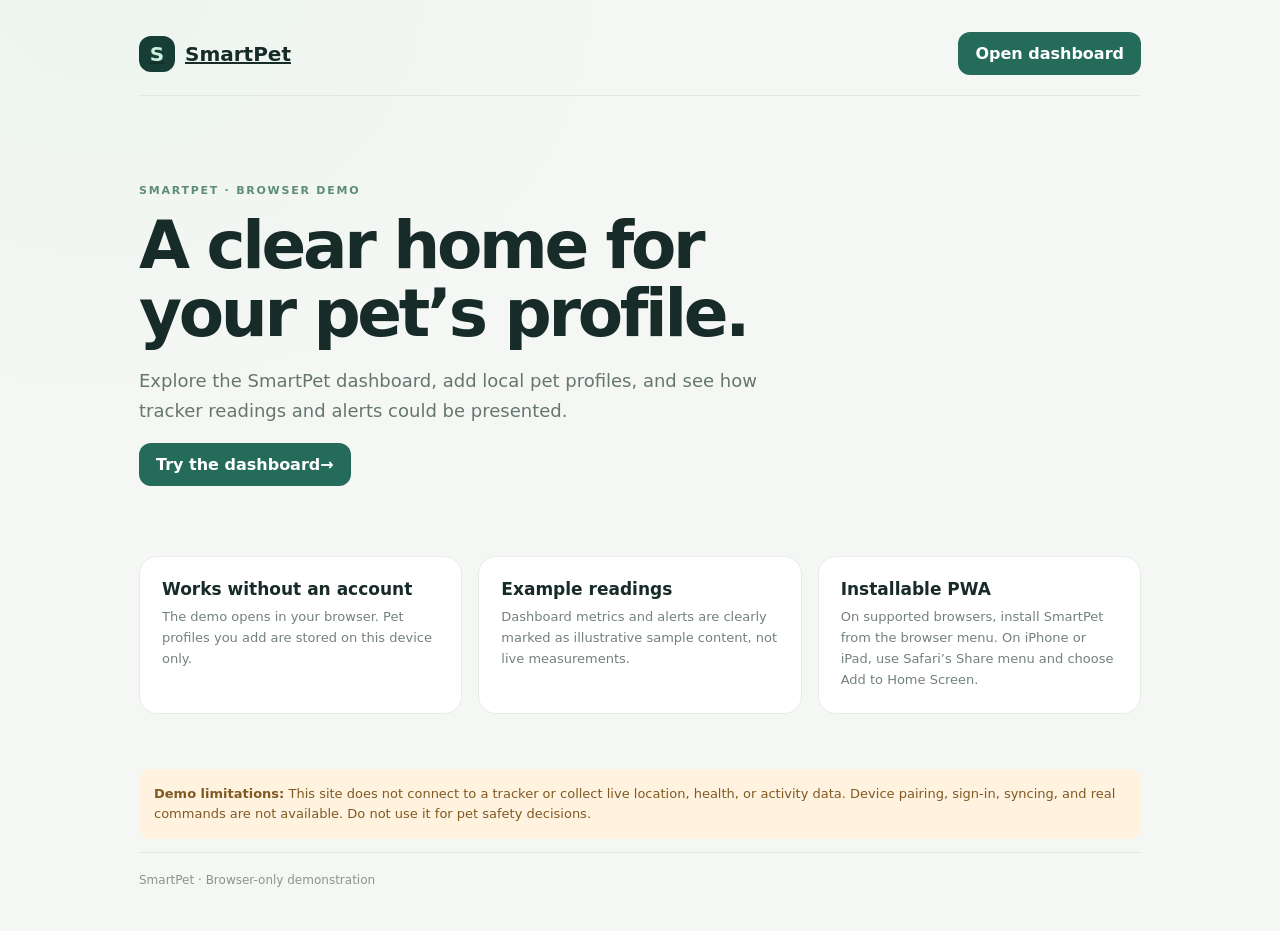
==== commit ab4b6a88: "Add files via upload" ====
--- a/index.html
+++ b/index.html
@@ -1,1485 +1,36 @@
-<!DOCTYPE html>
+<!doctype html>
 <html lang="en">
 <head>
-  <meta charset="UTF-8" />
-  <meta name="viewport" content="width=device-width, initial-scale=1.0" />
-  <title>PATA Smart Pet Tracker · Telemetry & Tracking Ecosystem</title>
-  <meta name="description" content="PATA Smart Pet Tracker — live GPS tracking, health telemetry, geofencing alerts, and community-powered pet recovery. Track. Protect. Love." />
-  <link rel="icon" type="image/svg+xml" href="icon.svg" />
-  <link rel="stylesheet" href="https://cdnjs.cloudflare.com/ajax/libs/font-awesome/6.0.0-beta3/css/all.min.css" />
-  <link rel="preconnect" href="https://fonts.googleapis.com" />
-  <link rel="preconnect" href="https://fonts.gstatic.com" crossorigin />
-  <link href="https://fonts.googleapis.com/css2?family=Inter:wght@300;400;500;600;700;800&family=Space+Grotesk:wght@500;700&display=swap" rel="stylesheet" />
+  <meta charset="utf-8">
+  <meta name="viewport" content="width=device-width, initial-scale=1, viewport-fit=cover">
+  <meta name="theme-color" content="#102b27">
+  <meta name="description" content="Explore the SmartPet browser demo for pet profiles and illustrative tracker readings.">
+  <link rel="manifest" href="manifest.webmanifest">
+  <link rel="icon" href="icon.svg" type="image/svg+xml">
+  <link rel="apple-touch-icon" href="icon-180.png">
+  <title>SmartPet · Pet care dashboard</title>
   <style>
-    :root {
-      --bg: #f7fafc;
-      --surface: #ffffff;
-      --text: #0f172a;
-      --muted: #64748b;
-      --accent: #14b8a6;
-      --accent-strong: #0f766e;
-      --accent-soft: #d7f7ef;
-      --border: #e2e8f0;
-    }
-
-    *, *::before, *::after { box-sizing: border-box; }
-    html { scroll-behavior: smooth; }
-    body {
-      margin: 0;
-      font-family: 'Inter', sans-serif;
-      background: linear-gradient(180deg, #f8fbff 0%, #f5f8fc 100%);
-      color: var(--text);
-      overflow-x: hidden;
-    }
-    h1, h2, h3, h4, .font-display { font-family: 'Space Grotesk', sans-serif; }
-    a { text-decoration: none; }
-    img { max-width: 100%; }
-
-    /* Layout */
-    .container { margin-left: auto; margin-right: auto; width: 100%; max-width: 80rem; }
-    .grid-2 { display: grid; gap: 3rem; }
-    @media (min-width: 1024px) {
-      .grid-2 { grid-template-columns: 1.05fr 0.95fr; align-items: center; }
-    }
-    .px-section { padding-left: 1rem; padding-right: 1rem; }
-    @media (min-width: 640px) { .px-section { padding-left: 1.5rem; padding-right: 1.5rem; } }
-    @media (min-width: 1024px) { .px-section { padding-left: 2rem; padding-right: 2rem; } }
-    .py-section { padding-top: 4rem; padding-bottom: 4rem; }
-    @media (min-width: 1024px) { .py-section { padding-top: 5rem; padding-bottom: 5rem; } }
-
-    .hero-gradient {
-      background:
-        radial-gradient(circle at 15% 20%, rgba(20, 184, 166, 0.16), transparent 28%),
-        radial-gradient(circle at 85% 15%, rgba(59, 130, 246, 0.12), transparent 24%),
-        linear-gradient(135deg, #f7fcff 0%, #f4f8fb 100%);
-    }
-
-    .glass-card {
-      background: rgba(255,255,255,0.72);
-      backdrop-filter: blur(16px);
-      -webkit-backdrop-filter: blur(16px);
-      border: 1px solid rgba(255,255,255,0.75);
-    }
-
-    .card-hover {
-      transition: transform .25s ease, box-shadow .25s ease, border-color .25s ease;
-    }
-    .card-hover:hover {
-      transform: translateY(-4px);
-      box-shadow: 0 20px 44px rgba(15, 23, 42, 0.08);
-      border-color: rgba(20, 184, 166, 0.3);
-    }
-
-    .scroll-fade {
-      opacity: 0;
-      transform: translateY(24px);
-      transition: opacity .7s ease, transform .7s ease;
-    }
-    .scroll-fade.visible {
-      opacity: 1;
-      transform: translateY(0);
-    }
-
-    .device-shell {
-      position: relative;
-      border-radius: 32px;
-      background: linear-gradient(160deg, #0f172a 0%, #111827 100%);
-      padding: 16px;
-      box-shadow: 0 24px 60px rgba(15, 23, 42, 0.22);
-    }
-    .device-screen {
-      border-radius: 24px;
-      background: linear-gradient(145deg, #0f172a 0%, #111827 100%);
-      border: 1px solid rgba(255,255,255,0.08);
-      overflow: hidden;
-      position: relative;
-    }
-    .status-pill {
-      display: inline-flex;
-      align-items: center;
-      gap: 8px;
-      padding: 6px 12px;
-      border-radius: 999px;
-      background: rgba(20,184,166,0.12);
-      color: #0f766e;
-      font-size: 0.76rem;
-      font-weight: 700;
-      letter-spacing: 0.04em;
-      text-transform: uppercase;
-    }
-
-    .timeline-line {
-      position: absolute;
-      left: 50%;
-      top: 32px;
-      bottom: 32px;
-      width: 2px;
-      background: linear-gradient(180deg, rgba(20,184,166,0.6), rgba(20,184,166,0.06));
-      transform: translateX(-50%);
-    }
-    .timeline-dot {
-      width: 16px;
-      height: 16px;
-      border-radius: 999px;
-      background: linear-gradient(135deg, #14b8a6, #0ea5e9);
-      box-shadow: 0 0 0 6px rgba(20,184,166,0.16);
-      flex-shrink: 0;
-    }
-
-    .chip {
-      display: inline-flex;
-      align-items: center;
-      gap: 8px;
-      padding: 8px 12px;
-      border-radius: 999px;
-      background: rgba(255,255,255,0.8);
-      border: 1px solid rgba(226,232,240,0.9);
-      color: #334155;
-      font-size: 0.82rem;
-      font-weight: 600;
-    }
-
-    .btn-primary {
-      display: inline-flex;
-      align-items: center;
-      justify-content: center;
-      gap: 10px;
-      padding: 13px 22px;
-      border-radius: 999px;
-      background: linear-gradient(135deg, #14b8a6, #0ea5e9);
-      color: white;
-      font-weight: 700;
-      box-shadow: 0 12px 30px rgba(20,184,166,0.24);
-      transition: transform .2s ease, box-shadow .2s ease;
-      border: 0;
-      cursor: pointer;
-      font-family: inherit;
-    }
-    .btn-primary:hover { transform: translateY(-1px); box-shadow: 0 16px 34px rgba(20,184,166,0.28); }
-    .btn-secondary {
-      display: inline-flex;
-      align-items: center;
-      justify-content: center;
-      gap: 10px;
-      padding: 13px 22px;
-      border-radius: 999px;
-      background: white;
-      color: #0f172a;
-      border: 1px solid #e2e8f0;
-      font-weight: 700;
-      transition: transform .2s ease, border-color .2s ease;
-      cursor: pointer;
-      font-family: inherit;
-    }
-    .btn-secondary:hover { transform: translateY(-1px); border-color: rgba(20,184,166,0.36); }
-
-    /* Animations */
-    @keyframes pulse-dot {
-      0%, 100% { opacity: 1; }
-      50% { opacity: 0.5; }
-    }
-    .animate-pulse { animation: pulse-dot 2s cubic-bezier(0.4, 0, 0.6, 1) infinite; }
-
-    /* Utility classes mirroring the original design tokens */
-    .text-center { text-align: center; }
-    .text-left { text-align: left; }
-    @media (min-width: 1024px) { .lg\:text-left { text-align: left; } }
-    @media (min-width: 1024px) { .lg\:justify-start { justify-content: flex-start; } }
-    @media (min-width: 1024px) { .lg\:mx-0 { margin-left: 0; margin-right: 0; } }
-    @media (min-width: 640px) { .sm\:px-6 { padding-left: 1.5rem; padding-right: 1.5rem; } }
-    @media (min-width: 1024px) { .lg\:px-8 { padding-left: 2rem; padding-right: 2rem; } }
-    @media (min-width: 1024px) { .lg\:py-20 { padding-top: 5rem; padding-bottom: 5rem; } }
-    @media (min-width: 640px) { .sm\:p-10 { padding: 2.5rem; } }
-    @media (min-width: 640px) { .sm\:p-8 { padding: 2rem; } }
-    @media (min-width: 640px) { .sm\:p-5 { padding: 1.25rem; } }
-    @media (min-width: 640px) { .sm\:inline-flex { display: inline-flex; } }
-    @media (min-width: 768px) { .md\:p-6 { padding: 1.5rem; } }
-    @media (min-width: 768px) { .md\:grid-cols-2 { grid-template-columns: repeat(2, minmax(0, 1fr)); } }
-    @media (min-width: 640px) { .sm\:grid-cols-2 { grid-template-columns: repeat(2, minmax(0, 1fr)); } }
-    @media (min-width: 640px) { .sm\:flex-row { flex-direction: row; } }
-    @media (min-width: 640px) { .sm\:items-center { align-items: center; } }
-    @media (min-width: 640px) { .sm\:justify-between { justify-content: space-between; } }
-    .flex { display: flex; }
-    .flex-col { flex-direction: column; }
-    .flex-wrap { flex-wrap: wrap; }
-    .items-center { align-items: center; }
-    .justify-between { justify-content: space-between; }
-    .justify-center { justify-content: center; }
-    .gap-2 { gap: .5rem; }
-    .gap-3 { gap: .75rem; }
-    .gap-4 { gap: 1rem; }
-    .gap-5 { gap: 1.25rem; }
-    .gap-6 { gap: 1.5rem; }
-    .gap-7 { gap: 1.75rem; }
-    .gap-8 { gap: 2rem; }
-    .mt-1 { margin-top: .25rem; }
-    .mt-2 { margin-top: .5rem; }
-    .mt-3 { margin-top: .75rem; }
-    .mt-4 { margin-top: 1rem; }
-    .mt-5 { margin-top: 1.25rem; }
-    .mt-8 { margin-top: 2rem; }
-    .mt-10 { margin-top: 2.5rem; }
-    .mt-12 { margin-top: 3rem; }
-    .mt-14 { margin-top: 3.5rem; }
-    .mb-2 { margin-bottom: .5rem; }
-    .mb-4 { margin-bottom: 1rem; }
-    .mb-5 { margin-bottom: 1.25rem; }
-    .mx-auto { margin-left: auto; margin-right: auto; }
-    .p-3 { padding: .75rem; }
-    .p-4 { padding: 1rem; }
-    .p-5 { padding: 1.25rem; }
-    .p-6 { padding: 1.5rem; }
-    .p-7 { padding: 1.75rem; }
-    .p-8 { padding: 2rem; }
-    .px-2 { padding-left: .5rem; padding-right: .5rem; }
-    .px-2\.5 { padding-left: .625rem; padding-right: .625rem; }
-    .px-4 { padding-left: 1rem; padding-right: 1rem; }
-    .px-5 { padding-left: 1.25rem; padding-right: 1.25rem; }
-    .px-6 { padding-left: 1.5rem; padding-right: 1.5rem; }
-    .py-1 { padding-top: .25rem; padding-bottom: .25rem; }
-    .py-2 { padding-top: .5rem; padding-bottom: .5rem; }
-    .py-2\.5 { padding-top: .625rem; padding-bottom: .625rem; }
-    .py-3 { padding-top: .75rem; padding-bottom: .75rem; }
-    .py-3\.5 { padding-top: .875rem; padding-bottom: .875rem; }
-    .py-4 { padding-top: 1rem; padding-bottom: 1rem; }
-    .py-5 { padding-top: 1.25rem; padding-bottom: 1.25rem; }
-    .py-8 { padding-top: 2rem; padding-bottom: 2rem; }
-    .py-12 { padding-top: 3rem; padding-bottom: 3rem; }
-    .pl-11 { padding-left: 2.75rem; }
-    .pl-4 { padding-left: 1rem; }
-    .pr-4 { padding-right: 1rem; }
-    .pr-10 { padding-right: 2.5rem; }
-    .pb-20 { padding-bottom: 5rem; }
-    .pt-32 { padding-top: 8rem; }
-    .pt-3 { padding-top: .75rem; }
-    @media (min-width: 640px) { .px-section { padding-left: 1.5rem; padding-right: 1.5rem; } }
-    @media (min-width: 1024px) {
-      .pt-32 { padding-top: 10rem; }
-      .px-section { padding-left: 2rem; padding-right: 2rem; }
-    }
-    .max-w-2xl { max-width: 42rem; }
-    .max-w-5xl { max-width: 64rem; }
-    .max-w-7xl { max-width: 80rem; }
-    .max-w-xl { max-width: 36rem; }
-
-    .w-full { width: 100%; }
-    .h-8 { height: 2rem; }
-    .h-11 { height: 2.75rem; }
-    .h-14 { height: 3.5rem; }
-    .w-8 { width: 2rem; }
-    .w-11 { width: 2.75rem; }
-    .w-13 { width: 3.25rem; }
-    .w-14 { width: 3.5rem; }
-    .h-13 { height: 3.25rem; }
-    .h-4 { height: 1rem; }
-    .h-5 { height: 1.25rem; }
-    .h-2\.5 { height: .625rem; }
-    .w-2\.5 { width: .625rem; }
-    .h-2 { height: .5rem; }
-    .w-2 { width: .5rem; }
-    .h-12 { height: 3rem; }
-    .w-12 { width: 3rem; }
-    .h-10 { height: 2.5rem; }
-    .w-10 { width: 2.5rem; }
-    .h-40 { height: 10rem; }
-    .h-16 { height: 4rem; }
-    .w-16 { width: 4rem; }
-    .h-6 { height: 1.5rem; }
-    .w-6 { width: 1.5rem; }
-    .shrink-0 { flex-shrink: 0; }
-    .flex-1 { flex: 1 1 0%; }
-    .rounded-full { border-radius: 9999px; }
-    .rounded-md { border-radius: .375rem; }
-    .rounded-xl { border-radius: .75rem; }
-    .rounded-2xl { border-radius: 1rem; }
-    .rounded-3xl { border-radius: 1.5rem; }
-    .rounded-\[24px\] { border-radius: 24px; }
-    .rounded-\[28px\] { border-radius: 28px; }
-    .rounded-\[32px\] { border-radius: 32px; }
-    .rounded-\[36px\] { border-radius: 36px; }
-    .rounded-t-xl { border-top-left-radius: .75rem; border-top-right-radius: .75rem; }
-    .border { border-width: 1px; border-style: solid; }
-    .border-t { border-top-width: 1px; border-top-style: solid; }
-    .border-slate-100 { border-color: #f1f5f9; }
-    .border-slate-200 { border-color: #e2e8f0; }
-    .border-slate-200\/60 { border-color: rgba(226,232,240,0.6); }
-    .border-slate-300 { border-color: #cbd5e1; }
-    .border-white\/10 { border-color: rgba(255,255,255,0.1); }
-    .border-white\/15 { border-color: rgba(255,255,255,0.15); }
-    .border-teal-100 { border-color: #ccfbf1; }
-    .border-teal-200 { border-color: #99f6e4; }
-    .border-teal-200\/70 { border-color: rgba(153,246,228,0.7); }
-    .border-dashed { border-style: dashed; }
-    .shadow-sm { box-shadow: 0 1px 3px 0 rgba(0,0,0,0.08); }
-    .shadow-md { box-shadow: 0 4px 6px -1px rgba(0,0,0,0.1); }
-    .shadow-lg { box-shadow: 0 10px 15px -3px rgba(0,0,0,0.1); }
-
-    /* Typography */
-    .text-xs { font-size: .75rem; line-height: 1rem; }
-    .text-sm { font-size: .875rem; line-height: 1.25rem; }
-    .text-lg { font-size: 1.125rem; line-height: 1.75rem; }
-    .text-xl { font-size: 1.25rem; line-height: 1.75rem; }
-    .text-2xl { font-size: 1.5rem; line-height: 2rem; }
-    .text-3xl { font-size: 1.875rem; line-height: 2.25rem; }
-    .text-4xl { font-size: 2.25rem; line-height: 2.5rem; }
-    @media (min-width: 640px) { .sm\:text-4xl { font-size: 2.25rem; line-height: 2.5rem; } }
-    @media (min-width: 640px) { .text-4xl { font-size: 3rem; line-height: 1.125; } }
-    .text-5xl { font-size: 3rem; line-height: 1.125; }
-    @media (min-width: 1024px) {
-      .text-4xl { font-size: 3.75rem; line-height: 1.125; }
-      .sm\:text-5xl { font-size: 3rem; line-height: 1.125; }
-      .text-5xl { font-size: 3.75rem; line-height: 1.125; }
-      .lg\:text-6xl { font-size: 3.75rem; line-height: 1.125; }
-    }
-    @media (min-width: 640px) { .sm\:text-5xl { font-size: 3rem; line-height: 1.125; } }
-    .font-medium { font-weight: 500; }
-    .font-semibold { font-weight: 600; }
-    .font-bold { font-weight: 700; }
-    .tracking-wide { letter-spacing: .025em; }
-    .tracking-wider { letter-spacing: .05em; }
-    .leading-7 { line-height: 1.75rem; }
-    .leading-8 { line-height: 2rem; }
-    .leading-\[1\.05\] { line-height: 1.05; }
-    .leading-relaxed { line-height: 1.625; }
-
-    .text-slate-900 { color: #0f172a; }
-    .text-slate-800 { color: #1e293b; }
-    .text-slate-700 { color: #334155; }
-    .text-slate-600 { color: #475569; }
-    .text-slate-500 { color: #64748b; }
-    .text-slate-400 { color: #94a3b8; }
-    .text-slate-200 { color: #e2e8f0; }
-    .text-slate-100 { color: #f1f5f9; }
-    .text-teal-200 { color: #99f6e4; }
-    .text-teal-300 { color: #5eead4; }
-    .text-teal-600 { color: #0d9488; }
-    .text-teal-700 { color: #0f766e; }
-    .text-white { color: #fff; }
-    .text-transparent { color: transparent; }
-    .text-sky-500 { color: #0ea5e9; }
-    .bg-slate-50 { background-color: #f8fafc; }
-    .bg-white { background-color: #fff; }
-    .bg-teal-50 { background-color: #f0fdfa; }
-    .bg-teal-500 { background-color: #14b8a6; }
-    .bg-teal-400 { background-color: #2dd4bf; }
-    .bg-gradient-to-t { background-image: linear-gradient(to top, var(--tw-gradient-stops)); }
-    .bg-gradient-to-r { background-image: linear-gradient(to right, var(--tw-gradient-stops)); }
-    .bg-gradient-to-br { background-image: linear-gradient(to bottom right, var(--tw-gradient-stops)); }
-    .bg-clip-text { -webkit-background-clip: text; background-clip: text; }
-    .uppercase { text-transform: uppercase; }
-    .lowercase { text-transform: lowercase; }
-    .tracking-\[0\.3em\] { letter-spacing: .3em; }
-    .tracking-\[0\.32em\] { letter-spacing: .32em; }
-    .tracking-\[0\.04em\] { letter-spacing: .04em; }
-    .text-\[10px\] { font-size: 10px; }
-    .text-\[11px\] { font-size: 11px; }
-
-    /* Gradients */
-    .from-teal-500 { --tw-gradient-from: #14b8a6; --tw-gradient-stops: var(--tw-gradient-from), var(--tw-gradient-to, rgba(20,184,166,0)); }
-    .to-cyan-500 { --tw-gradient-to: #06b6d4; }
-    .to-cyan-400 { --tw-gradient-to: #22d3ee; }
-    .from-rose-500 { --tw-gradient-from: #f43f5e; --tw-gradient-stops: var(--tw-gradient-from), var(--tw-gradient-to, rgba(244,63,94,0)); }
-    .to-pink-500 { --tw-gradient-to: #ec4899; }
-    .from-amber-500 { --tw-gradient-from: #f59e0b; --tw-gradient-stops: var(--tw-gradient-from), var(--tw-gradient-to, rgba(245,158,11,0)); }
-    .to-orange-500 { --tw-gradient-to: #f97316; }
-    .from-indigo-500 { --tw-gradient-from: #6366f1; --tw-gradient-stops: var(--tw-gradient-from), var(--tw-gradient-to, rgba(99,102,241,0)); }
-    .to-violet-500 { --tw-gradient-to: #8b5cf6; }
-    .from-emerald-500 { --tw-gradient-from: #10b981; --tw-gradient-stops: var(--tw-gradient-from), var(--tw-gradient-to, rgba(16,185,129,0)); }
-    .to-lime-500 { --tw-gradient-to: #84cc16; }
-    .from-sky-500 { --tw-gradient-from: #0ea5e9; --tw-gradient-stops: var(--tw-gradient-from), var(--tw-gradient-to, rgba(14,165,233,0)); }
-    .to-blue-500 { --tw-gradient-to: #3b82f6; }
-    .from-cyan-400\/20 { --tw-gradient-from: rgba(34,211,238,0.2); --tw-gradient-stops: var(--tw-gradient-from), var(--tw-gradient-to, rgba(34,211,238,0)); }
-    .from-teal-500\/20 { --tw-gradient-from: rgba(20,184,166,0.2); --tw-gradient-stops: var(--tw-gradient-from), var(--tw-gradient-to, rgba(20,184,166,0)); }
-    .from-teal-50\/80 { --tw-gradient-from: rgba(240,253,250,0.8); --tw-gradient-stops: var(--tw-gradient-from), var(--tw-gradient-to, rgba(240,253,250,0)); }
-    .via-white { --tw-gradient-via: #fff; --tw-gradient-stops: var(--tw-gradient-from), var(--tw-gradient-via), var(--tw-gradient-to, rgba(255,255,255,0)); }
-    .from-slate-900 { --tw-gradient-from: #0f172a; --tw-gradient-stops: var(--tw-gradient-from), var(--tw-gradient-to, rgba(15,23,42,0)); }
-    .to-sky-50\/80 { --tw-gradient-to: rgba(240,249,255,0.8); }
-    .bg-teal-50\/80 { background-color: rgba(240,253,250,0.8); }
-
-    /* Backgrounds (rgba, dark surfaces) */
-    .bg-slate-900\/80 { background-color: rgba(15,23,42,0.8); }
-    .bg-white\/10 { background-color: rgba(255,255,255,0.1); }
-    .bg-white\/15 { background-color: rgba(255,255,255,0.15); }
-    .bg-white\/5 { background-color: rgba(255,255,255,0.05); }
-    .bg-white\/75 { background-color: rgba(255,255,255,0.75); }
-    .bg-white\/90 { background-color: rgba(255,255,255,0.9); }
-    .bg-white\/95 { background-color: rgba(255,255,255,0.95); }
-    .bg-white\/70 { background-color: rgba(255,255,255,0.7); }
-    .bg-slate-50\/70 { background-color: rgba(248,250,252,0.7); }
-    .bg-slate-50\/80 { background-color: rgba(248,250,252,0.8); }
-    .bg-slate-950\/40 { background-color: rgba(2,6,23,0.4); }
-    .bg-teal-400\/20 { background-color: rgba(45,212,191,0.2); }
-    .bg-teal-500\/20 { background-color: rgba(20,184,166,0.2); }
-    .bg-slate-950 { background-color: #020617; }
-    .bg-teal-50\/10 { background-color: rgba(240,253,250,0.1); }
-
-    .bg-\[radial-gradient\(circle_at_30\%_20\%2Crgba\(20\2C184\2C166\2C0\.35\)\2Ctransparent_25\%\)2Clinear-gradient\(145deg\2C\#172033_0\%\2C\#0f172a_100\%\)\] {
-      background: radial-gradient(circle at 30% 20%, rgba(20,184,166,0.35), transparent 25%), linear-gradient(145deg, #172033 0%, #0f172a 100%);
-    }
-
-    .blur-3xl { filter: blur(64px); }
-    .backdrop-blur { backdrop-filter: blur(8px); -webkit-backdrop-filter: blur(8px); }
-    .object-cover { object-fit: cover; }
-    .overflow-hidden { overflow: hidden; }
-    .relative { position: relative; }
-    .absolute { position: absolute; }
-    .fixed { position: fixed; }
-    .inset-0 { inset: 0; }
-    .inset-4 { inset: 1rem; }
-    .inset-y-0 { top: 0; bottom: 0; }
-    .top-0 { top: 0; }
-    .left-0 { left: 0; }
-    .left-\[20\%\] { left: 20%; }
-    .left-\[38\%\] { left: 38%; }
-    .top-\[28\%\] { top: 28%; }
-    .top-\[42\%\] { top: 42%; }
-    .top-\[22\%\] { top: 22%; }
-    .right-\[18\%\] { right: 18%; }
-    .bottom-\[20\%\] { bottom: 20%; }
-    .right-\[28\%\] { right: 28%; }
-    .z-50 { z-index: 50; }
-    .pointer-events-none { pointer-events: none; }
-    .transition { transition: color .2s ease, background-color .2s ease, border-color .2s ease; }
-    .transition-all { transition: all .2s ease; }
-    .transition-transform { transition: transform .2s ease; }
-    .duration-200 { transition-duration: .2s; }
-    .duration-300 { transition-duration: .3s; }
-    .transform { transform: var(--tw-transform, none); }
-    .scale-0 { transform: scale(0); }
-    .list-none { list-style: none; }
-    .overflow-x-hidden { overflow-x: hidden; }
-    .min-h-screen { min-height: 100vh; }
-    .block { display: block; }
-
-    /* Icon containers */
-    .icon-square {
-      display: inline-flex;
-      align-items: center;
-      justify-content: center;
-      width: 3.25rem;
-      height: 3.25rem;
-      border-radius: 1rem;
-      font-size: 1.125rem;
-      color: #fff;
-      box-shadow: 0 10px 15px -3px rgba(0,0,0,0.1);
-    }
-    .icon-square--sm {
-      width: 2.75rem;
-      height: 2.75rem;
-      font-size: 1.125rem;
-    }
-    .icon-square--xs {
-      width: 2rem;
-      height: 2rem;
-      border-radius: .75rem;
-      font-size: .75rem;
-    }
-    .icon-round {
-      display: inline-flex;
-      align-items: center;
-      justify-content: center;
-      width: 2rem;
-      height: 2rem;
-      border-radius: 9999px;
-      font-size: .75rem;
-    }
-
-    /* Header */
-    .nav {
-      position: fixed;
-      top: 0;
-      left: 0;
-      width: 100%;
-      z-index: 50;
-      transition: all .3s ease;
-      background: transparent;
-      padding-top: 1.25rem;
-      padding-bottom: 1.25rem;
-    }
-    .nav.scrolled {
-      background: rgba(255,255,255,0.72);
-      backdrop-filter: blur(16px);
-      -webkit-backdrop-filter: blur(16px);
-      border: 1px solid rgba(255,255,255,0.75);
-      box-shadow: 0 1px 3px 0 rgba(0,0,0,0.08);
-      padding-top: .75rem;
-      padding-bottom: .75rem;
-    }
-    .nav-inner {
-      display: flex;
-      align-items: center;
-      justify-content: space-between;
-      max-width: 80rem;
-      margin-left: auto;
-      margin-right: auto;
-      padding-left: 1rem;
-      padding-right: 1rem;
-    }
-    @media (min-width: 640px) { .nav-inner { padding-left: 1.5rem; padding-right: 1.5rem; } }
-    @media (min-width: 1024px) { .nav-inner { padding-left: 2rem; padding-right: 2rem; } }
-    .nav-logo-link { display: flex; align-items: center; gap: .75rem; }
-    .nav-logo-img {
-      height: 2.5rem;
-      width: 2.5rem;
-      border-radius: 1rem;
-      object-fit: cover;
-      box-shadow: 0 10px 15px -3px rgba(20,184,166,0.25);
-    }
-    .nav-brand {
-      font-family: 'Space Grotesk', sans-serif;
-      font-size: 1.125rem;
-      font-weight: 700;
-      letter-spacing: -0.02em;
-      color: #1e293b;
-    }
-    .nav-brand-accent { color: #0d9488; }
-    .nav-sub {
-      font-size: 10px;
-      text-transform: uppercase;
-      letter-spacing: .32em;
-      color: #94a3b8;
-    }
-    .nav-links {
-      display: none;
-      align-items: center;
-      gap: 1.75rem;
-      font-size: .875rem;
-      font-weight: 600;
-      color: #475569;
-    }
-    @media (min-width: 768px) { .nav-links { display: flex; } }
-    .nav-links a { transition: color .2s ease; color: #475569; }
-    .nav-links a:hover { color: #0d9488; }
-    .live-dot {
-      height: .5rem;
-      width: .5rem;
-      border-radius: 9999px;
-      background: #14b8a6;
-      animation: pulse-dot 2s cubic-bezier(0.4, 0, 0.6, 1) infinite;
-    }
-    .nav-toggle {
-      display: inline-flex;
-      height: 2.75rem;
-      width: 2.75rem;
-      align-items: center;
-      justify-content: center;
-      border-radius: 9999px;
-      border: 1px solid #e2e8f0;
-      background: #fff;
-      color: #334155;
-      box-shadow: 0 1px 3px 0 rgba(0,0,0,0.08);
-      font-size: 1rem;
-      cursor: pointer;
-    }
-    @media (min-width: 768px) { .nav-toggle { display: none; } }
-    .mobile-menu {
-      display: none;
-      border-top: 1px solid #e2e8f0;
-      background: rgba(255,255,255,0.95);
-      padding: 1rem;
-      box-shadow: 0 1px 3px 0 rgba(0,0,0,0.08);
-    }
-    @media (min-width: 768px) { .mobile-menu { display: none !important; } }
-    .mobile-menu.open { display: block; }
-    .mobile-menu-links { display: flex; flex-direction: column; gap: .75rem; font-size: .875rem; font-weight: 600; color: #475569; }
-    .mobile-menu-links a {
-      border-radius: .75rem;
-      padding: .5rem;
-      transition: color .2s ease, background-color .2s ease;
-      color: #475569;
-    }
-    .mobile-menu-links a:hover { background: #f8fafc; color: #0d9488; }
-    .mobile-menu-links .btn-primary { justify-content: center; padding-top: .625rem; padding-bottom: .625rem; font-size: .875rem; }
-
-    /* FAQ accordion */
-    .faq-panel {
-      max-height: 0;
-      overflow: hidden;
-      transition: max-height .3s ease;
-      border-top: 1px solid transparent;
-      background: transparent;
-    }
-    .faq-item.open .faq-panel {
-      border-top-color: #f1f5f9;
-      background: rgba(248,250,252,0.5);
-    }
-    .faq-chevron {
-      display: inline-flex;
-      height: 2rem;
-      width: 2rem;
-      flex-shrink: 0;
-      align-items: center;
-      justify-content: center;
-      border-radius: 9999px;
-      border: 1px solid #e2e8f0;
-      background: #f8fafc;
-      color: #64748b;
-      transition: transform .2s ease, background-color .2s ease, color .2s ease, border-color .2s ease;
-    }
-    .faq-item.open .faq-chevron {
-      transform: rotate(180deg);
-      background: #f0fdfa;
-      color: #0d9488;
-      border-color: #99f6e4;
-    }
-    .faq-category-btn {
-      display: inline-flex;
-      align-items: center;
-      gap: 8px;
-      border-radius: 9999px;
-      padding: 8px 16px;
-      font-size: .75rem;
-      font-weight: 600;
-      transition: all .2s ease;
-      cursor: pointer;
-      border: 1px solid #e2e8f0;
-      background: #fff;
-      color: #475569;
-      font-family: inherit;
-    }
-    .faq-category-btn:hover { background: #f8fafc; }
-    .faq-category-btn.active {
-      background: #0d9488;
-      color: #fff;
-      border-color: #0d9488;
-      box-shadow: 0 4px 6px -1px rgba(13,148,136,0.2);
-    }
-    .faq-input {
-      width: 100%;
-      border-radius: 1rem;
-      border: 1px solid #e2e8f0;
-      background: #fff;
-      padding: .875rem 2.5rem .875rem 2.75rem;
-      font-size: .875rem;
-      color: #1e293b;
-      box-shadow: 0 1px 3px 0 rgba(0,0,0,0.08);
-      outline: none;
-      transition: border-color .2s ease, box-shadow .2s ease;
-      font-family: inherit;
-    }
-    .faq-input::placeholder { color: #94a3b8; }
-    .faq-input:focus { border-color: #14b8a6; box-shadow: 0 0 0 3px rgba(20,184,166,0.2); }
-    .faq-clear {
-      position: absolute;
-      top: 0;
-      bottom: 0;
-      right: 0;
-      display: flex;
-      align-items: center;
-      padding-right: 1rem;
-      border: 0;
-      background: none;
-      cursor: pointer;
-      font-size: .75rem;
-      font-weight: 600;
-      color: #94a3b8;
-      font-family: inherit;
-    }
-    .faq-clear:hover { color: #475569; }
-    .faq-empty {
-      display: none;
-      border-radius: 1rem;
-      border: 1px dashed #cbd5e1;
-      background: #fff;
-      padding: 3rem;
-      text-align: center;
-      color: #64748b;
-    }
-    #faqList.empty-state .faq-empty { display: block; }
-
-    /* Grids */
-    .grid-stats { display: grid; gap: 1rem; }
-    @media (min-width: 768px) { .grid-stats { grid-template-columns: repeat(3, minmax(0, 1fr)); } }
-    .grid-features { display: grid; gap: 1.5rem; margin-top: 3rem; }
-    @media (min-width: 768px) { .grid-features { grid-template-columns: repeat(2, minmax(0, 1fr)); } }
-    @media (min-width: 1280px) { .grid-features { grid-template-columns: repeat(3, minmax(0, 1fr)); } }
-    .grid-steps { position: relative; display: grid; gap: 2rem; padding: 1.5rem; margin-top: 3.5rem; }
-    @media (min-width: 768px) {
-      .grid-steps { grid-template-columns: repeat(2, minmax(0, 1fr)); padding: 2.5rem; }
-    }
-    @media (min-width: 1280px) { .grid-steps { grid-template-columns: repeat(4, minmax(0, 1fr)); } }
-    .step { position: relative; display: flex; flex-direction: column; align-items: center; text-align: center; }
-    @media (min-width: 768px) { .step { align-items: flex-start; text-align: left; } }
-    .grid-ecosystem { display: grid; gap: 1rem; margin-top: 2rem; }
-    @media (min-width: 640px) { .grid-ecosystem { grid-template-columns: repeat(2, minmax(0, 1fr)); } }
-    .grid-team { display: grid; gap: 1.25rem; margin-top: 3rem; }
-    @media (min-width: 640px) { .grid-team { grid-template-columns: repeat(2, minmax(0, 1fr)); } }
-    @media (min-width: 1024px) { .grid-team { grid-template-columns: repeat(3, minmax(0, 1fr)); } }
-
-    @media (max-width: 768px) {
-      .timeline-line { display: none; }
-    }
-
-
-    .hero-device-mock {
-      position: relative;
-      border-radius: 32px;
-      background: linear-gradient(160deg, #0f172a 0%, #111827 100%);
-      padding: 16px;
-      box-shadow: 0 24px 60px rgba(15, 23, 42, 0.22);
-    }
-    .hero-device-inner {
-      border-radius: 24px;
-      background: linear-gradient(145deg, #0f172a 0%, #111827 100%);
-      border: 1px solid rgba(255,255,255,0.08);
-      overflow: hidden;
-      padding: 1rem;
-    }
-    @media (min-width: 640px) { .hero-device-inner { padding: 1.25rem; } }
-
-    .cta-section {
-      border-radius: 36px;
-      border: 1px solid #99f6e4;
-      background: linear-gradient(to bottom right, rgba(240,253,250,1), #fff, rgba(240,249,255,1));
-      box-shadow: 0 20px 50px rgba(20,184,166,0.12);
-      padding: 2rem;
-    }
-    @media (min-width: 640px) { .cta-section { padding: 2.5rem; } }
-    @media (min-width: 1024px) { .cta-section { padding: 3rem; } }
-    .cta-inner { display: flex; flex-direction: column; gap: 2rem; }
-    @media (min-width: 1024px) {
-      .cta-inner { flex-direction: row; align-items: flex-end; justify-content: space-between; }
-    }
+    :root{font-family:system-ui,-apple-system,"Segoe UI",sans-serif;color:#172b28;background:#f5f7f4;font-synthesis:none;text-rendering:optimizeLegibility}*{box-sizing:border-box}body{margin:0;min-height:100vh;background:radial-gradient(ellipse at 8% 0%,#edf5ef 0,transparent 32%),#f5f7f4}.wrap{max-width:1050px;margin:auto;padding:24px}.bar{display:flex;align-items:center;justify-content:space-between;border-bottom:1px solid #e2e9e2;padding:8px 0 20px}.brand{display:flex;gap:10px;align-items:center;color:#172b28;font-weight:800;font-size:20px}.mark{height:36px;width:36px;display:grid;place-items:center;border-radius:12px;background:#173e35;color:#ccf1dc}.button{display:inline-flex;text-decoration:none;border-radius:12px;padding:12px 17px;background:#246b59;color:#fff;font-weight:700}.hero{padding:88px 0 60px;max-width:730px}.eyebrow{font-size:11px;letter-spacing:.16em;color:#5d8c78;font-weight:800}.hero h1{font-size:clamp(38px,7vw,66px);letter-spacing:-.05em;line-height:1.03;margin:15px 0}.hero p{font-size:18px;line-height:1.65;color:#65766f;max-width:650px}.grid{display:grid;grid-template-columns:repeat(auto-fit,minmax(220px,1fr));gap:16px;margin:10px 0 55px}.card{background:#fff;border:1px solid #e7ece7;border-radius:18px;padding:22px}.card h2{font-size:17px;margin:0 0 8px}.card p{font-size:13px;line-height:1.6;color:#73817d;margin:0}.note{border-radius:12px;background:#fff2df;padding:15px;color:#805923;font-size:13px;line-height:1.55}footer{border-top:1px solid #e2e9e2;padding:20px 0;color:#89958f;font-size:12px}@media(max-width:600px){.wrap{padding:18px}.hero{padding:62px 0 40px}.hero p{font-size:16px}}
   </style>
 </head>
 <body>
-  <header class="relative z-50">
-    <nav id="mainNav" class="nav">
-      <div class="nav-inner">
-        <a href="#top" class="nav-logo-link">
-          <img src="icon.svg" alt="SmartPet logo" class="nav-logo-img" />
-          <div>
-            <div class="nav-brand">PATA <span class="nav-brand-accent">SMART PET TRACKER</span></div>
-            <div class="nav-sub">Telemetry & Track</div>
-          </div>
-        </a>
-
-        <div class="nav-links">
-          <a href="#features">Features</a>
-          <a href="#how-it-works">How It Works</a>
-          <a href="#ecosystem">Ecosystem</a>
-          <a href="#faq">FAQ</a>
-          <a href="#team">Team</a>
-          <a href="app.html">Owner dashboard</a>
-        </div>
-
-        <div class="flex items-center gap-3">
-          <button type="button" id="navToggle" class="nav-toggle" aria-label="Toggle navigation" aria-expanded="false">
-            <i id="navToggleIcon" class="fas fa-bars"></i>
-          </button>
-        </div>
-      </div>
-
-      <div id="mobileMenu" class="mobile-menu" aria-hidden="true">
-        <div class="mobile-menu-links">
-          <a href="#features">Features</a>
-          <a href="#how-it-works">How It Works</a>
-          <a href="#ecosystem">Ecosystem</a>
-          <a href="#faq">FAQ</a>
-          <a href="#team">Team</a>
-          <a href="app.html">Owner dashboard</a>
-
-        </div>
-      </div>
-    </nav>
-  </header>
-
-  <main id="top">
-    <section class="hero-gradient px-section pb-20 pt-32">
-      <div class="container grid-2">
-        <div class="scroll-fade text-center lg:text-left">
-          <div class="mb-5 inline-flex items-center gap-2 rounded-full border border-teal-200/70 bg-white/75 px-4 py-2 text-sm font-medium text-teal-700 shadow-sm">
-            <span class="live-dot" style="height:.625rem; width:.625rem;"></span>
-            Keeping pets safe, one update at a time.
-          </div>
-          <h1 class="font-display text-4xl font-bold leading-[1.05] text-slate-900 sm:text-5xl lg:text-6xl">
-            Smarter pet tracking<br />
-            <span class="bg-gradient-to-r from-teal-500 to-cyan-500 bg-clip-text text-transparent">for families who care.</span>
-          </h1>
-          <p class="mx-auto mt-5 max-w-2xl text-lg leading-8 text-slate-600 lg:mx-0">
-            Follow your pet in real time, protect their health, and connect with your local safety network from one calm, intelligent platform.
-          </p>
-
-          <div class="mt-8 flex flex-wrap items-center justify-center gap-4 lg:justify-start">
-            <a href="#ecosystem" class="btn-primary">
-              <i class="fas fa-map-pin text-sm"></i> Explore the ecosystem
-            </a>
-            <a href="#features" class="btn-secondary">
-              <i class="fas fa-paw text-sm"></i> See key features
-            </a>
-          </div>
-
-          <div class="mt-8 flex flex-wrap items-center justify-center gap-3 text-sm text-slate-500 lg:justify-start">
-            <span class="chip"><i class="fas fa-check-circle text-teal-500"></i> 4.9/5 from pet owners</span>
-            <span class="chip"><i class="fas fa-shield-alt text-sky-500"></i> 99.8% active coverage</span>
-          </div>
-        </div>
-
-        <div class="scroll-fade">
-          <div class="relative mx-auto" style="max-width:520px;">
-
-
-            <div class="hero-device-mock">
-              <div class="device-screen p-4 sm:p-5">
-                <div class="flex items-center justify-between rounded-2xl border border-white/10 bg-white/10 p-3 backdrop-blur">
-                  <div>
-                    <div class="text-[11px] uppercase tracking-[0.3em] text-slate-400">Current pet</div>
-                    <div class="mt-1 font-display text-lg font-semibold text-white">Mochi · 2 years</div>
-                  </div>
-                  <span class="status-pill"><span class="h-2.5 w-2.5 rounded-full bg-teal-500" style="display:inline-block; height:.625rem; width:.625rem; border-radius:9999px; background:#14b8a6;"></span> Online</span>
-                </div>
-
-                <div class="mt-4 grid gap-4" style="grid-template-columns:1.1fr 0.9fr;">
-                  <div class="rounded-2xl border border-white/10 bg-slate-900/80 p-4">
-                    <div class="flex items-center justify-between">
-                      <div class="text-sm font-semibold text-slate-200">Live location</div>
-                      <div class="text-xs uppercase tracking-[0.3em] text-slate-400">Map view</div>
-                    </div>
-                    <div class="mt-4 h-40 rounded-2xl border border-dashed border-white/15 p-3" style="background:radial-gradient(circle at 30% 20%, rgba(20,184,166,0.35), transparent 25%), linear-gradient(145deg, #172033 0%, #0f172a 100%);">
-                      <div class="relative h-full rounded-xl border border-white/10 bg-white/5">
-                        <div class="absolute left-[20%] top-[28%] h-16 w-16 rounded-full border border-teal-400/30"></div>
-                        <div class="absolute left-[38%] top-[42%] h-5 w-5 rounded-full" style="background:#2dd4bf; box-shadow:0 0 0 8px rgba(20,184,166,0.14);"></div>
-                        <div class="absolute right-[18%] top-[22%] h-11 w-11 rounded-full border border-sky-400/30"></div>
-                        <div class="absolute bottom-[20%] right-[28%] h-8 w-8 rounded-full border border-cyan-400/20"></div>
-                      </div>
-                    </div>
-                  </div>
-
-                  <div style="display:flex; flex-direction:column; gap:1rem;">
-                    <div class="rounded-2xl border border-white/10 bg-white/10 p-4 backdrop-blur">
-                      <div class="flex items-center justify-between">
-                        <div class="text-sm font-semibold text-slate-100">Health status</div>
-                        <div class="text-xs font-semibold text-teal-300">Stable</div>
-                      </div>
-                      <div class="mt-4 flex items-end gap-2">
-                        <div class="flex-1 rounded-t-xl" style="height:22px; background:linear-gradient(to top, #14b8a6, #22d3ee);"></div>
-                        <div class="flex-1 rounded-t-xl" style="height:40px; background:linear-gradient(to top, #14b8a6, #22d3ee);"></div>
-                        <div class="flex-1 rounded-t-xl" style="height:34px; background:linear-gradient(to top, #14b8a6, #22d3ee);"></div>
-                        <div class="flex-1 rounded-t-xl" style="height:62px; background:linear-gradient(to top, #14b8a6, #22d3ee);"></div>
-                        <div class="flex-1 rounded-t-xl" style="height:48px; background:linear-gradient(to top, #14b8a6, #22d3ee);"></div>
-                      </div>
-                    </div>
-                    <div class="rounded-2xl p-4" style="background:linear-gradient(to bottom right, rgba(20,184,166,0.2), rgba(6,182,212,0.2));">
-                      <div class="flex items-center gap-3">
-                        <div class="icon-round" style="background:rgba(255,255,255,0.15); color:#99f6e4;">
-                          <i class="fas fa-bell text-sm"></i>
-                        </div>
-                        <div>
-                          <div class="text-sm font-semibold text-white">Safe zone active</div>
-                          <div class="text-xs text-slate-300">No movement alerts detected</div>
-                        </div>
-                      </div>
-                    </div>
-                  </div>
-                </div>
-              </div>
-            </div>
-          </div>
-        </div>
-      </div>
-    </section>
-
-    <section class="px-section py-8" style="padding-top:2rem; padding-bottom:2rem;">
-      <div class="container grid-stats rounded-[32px] border border-slate-200 bg-white/90 shadow-sm p-4 md:p-6">
-        <div class="rounded-2xl border border-slate-100 bg-slate-50/80 px-5 py-5 text-center" style="display:grid; gap:1rem;">
-          <div class="font-display text-3xl font-bold text-slate-900">24/7</div>
-          <div class="mt-1 text-sm font-medium text-slate-500">Live Protection</div>
-        </div>
-        <div class="rounded-2xl border border-slate-100 bg-slate-50/80 px-5 py-5 text-center" style="display:grid; gap:1rem;">
-          <div class="font-display text-3xl font-bold text-slate-900">99.8%</div>
-          <div class="mt-1 text-sm font-medium text-slate-500">Active Coverage</div>
-        </div>
-        <div class="rounded-2xl border border-slate-100 bg-slate-50/80 px-5 py-5 text-center" style="display:grid; gap:1rem;">
-          <div class="font-display text-3xl font-bold text-slate-900">2.4k+</div>
-          <div class="mt-1 text-sm font-medium text-slate-500">Pet Owners</div>
-        </div>
-      </div>
-    </section>
-
-    <section id="features" class="px-section py-section">
-      <div class="container">
-        <div class="scroll-fade text-center">
-          <div class="text-sm font-semibold uppercase tracking-[0.32em] text-teal-600">Core features</div>
-          <h2 class="mt-3 font-display text-3xl font-bold text-slate-900 sm:text-4xl">Everything needed to protect your pet daily</h2>
-          <p class="mx-auto mt-4 max-w-2xl text-lg text-slate-600">A calm, connected experience that combines location, wellness, alerts, and community support.</p>
-        </div>
-
-        <div class="grid-features">
-          <div class="scroll-fade card-hover rounded-[28px] border border-slate-200 bg-white p-7 shadow-sm">
-            <div class="icon-square bg-gradient-to-br from-teal-500 to-cyan-500"><i class="fas fa-satellite-dish"></i></div>
-            <h3 class="mt-5 font-display text-xl font-semibold text-slate-900">Live GPS Tracking</h3>
-            <p class="mt-3 leading-7 text-slate-600">Pinpoint your pet’s location in real time with instant updates and route history.</p>
-          </div>
-          <div class="scroll-fade card-hover rounded-[28px] border border-slate-200 bg-white p-7 shadow-sm">
-            <div class="icon-square bg-gradient-to-br from-rose-500 to-pink-500"><i class="fas fa-heartbeat"></i></div>
-            <h3 class="mt-5 font-display text-xl font-semibold text-slate-900">Health Insights</h3>
-            <p class="mt-3 leading-7 text-slate-600">Monitor activity, sleep, and wellness markers that help you react sooner.</p>
-          </div>
-          <div class="scroll-fade card-hover rounded-[28px] border border-slate-200 bg-white p-7 shadow-sm">
-            <div class="icon-square bg-gradient-to-br from-amber-500 to-orange-500"><i class="fas fa-bell"></i></div>
-            <h3 class="mt-5 font-display text-xl font-semibold text-slate-900">Smart Alerts</h3>
-            <p class="mt-3 leading-7 text-slate-600">Receive geofence and health notifications the moment your pet needs attention.</p>
-          </div>
-          <div class="scroll-fade card-hover rounded-[28px] border border-slate-200 bg-white p-7 shadow-sm">
-            <div class="icon-square bg-gradient-to-br from-indigo-500 to-violet-500"><i class="fas fa-shield-alt"></i></div>
-            <h3 class="mt-5 font-display text-xl font-semibold text-slate-900">Family Safety</h3>
-            <p class="mt-3 leading-7 text-slate-600">Protect every pet with secure profiles, emergency contacts, and recovery support.</p>
-          </div>
-          <div class="scroll-fade card-hover rounded-[28px] border border-slate-200 bg-white p-7 shadow-sm">
-            <div class="icon-square bg-gradient-to-br from-emerald-500 to-lime-500"><i class="fas fa-users"></i></div>
-            <h3 class="mt-5 font-display text-xl font-semibold text-slate-900">Community Search</h3>
-            <p class="mt-3 leading-7 text-slate-600">Turn neighbors and local helpers into part of your pet’s safety network.</p>
-          </div>
-          <div class="scroll-fade card-hover rounded-[28px] border border-slate-200 bg-white p-7 shadow-sm">
-            <div class="icon-square bg-gradient-to-br from-sky-500 to-blue-500"><i class="fas fa-id-card"></i></div>
-            <h3 class="mt-5 font-display text-xl font-semibold text-slate-900">Pet Profiles</h3>
-            <p class="mt-3 leading-7 text-slate-600">Keep medical history, vaccination records, and care notes in one secure place.</p>
-          </div>
-        </div>
-      </div>
-    </section>
-
-    <section id="how-it-works" class="bg-white/70 px-section py-section">
-      <div class="container">
-        <div class="scroll-fade text-center">
-          <div class="text-sm font-semibold uppercase tracking-[0.32em] text-teal-600">How it works</div>
-          <h2 class="mt-3 font-display text-3xl font-bold text-slate-900 sm:text-4xl">A simple flow that turns into daily peace of mind</h2>
-        </div>
-
-        <div class="grid-steps rounded-[32px] border border-slate-200 bg-slate-50/70 shadow-sm">
-          <div class="timeline-line"></div>
-          <div class="step scroll-fade">
-            <div class="mb-4 flex items-center gap-3">
-              <div class="timeline-dot"></div>
-              <div class="text-sm font-semibold uppercase tracking-[0.3em] text-teal-600">Step 1</div>
-            </div>
-            <div class="icon-round w-12 h-12" style="background:#fff; color:#0d9488; box-shadow:0 1px 3px 0 rgba(0,0,0,0.08); width:3rem; height:3rem; font-size:1.125rem;">
-              <i class="fas fa-map-pin"></i>
-            </div>
-            <h3 class="mt-5 font-display text-xl font-semibold text-slate-900">Wear the tracker</h3>
-            <p class="mt-2 leading-7 text-slate-600">A lightweight, waterproof device attaches comfortably to your pet’s collar.</p>
-          </div>
-          <div class="step scroll-fade">
-            <div class="mb-4 flex items-center gap-3">
-              <div class="timeline-dot"></div>
-              <div class="text-sm font-semibold uppercase tracking-[0.3em] text-teal-600">Step 2</div>
-            </div>
-            <div class="icon-round w-12 h-12" style="background:#fff; color:#0d9488; box-shadow:0 1px 3px 0 rgba(0,0,0,0.08); width:3rem; height:3rem; font-size:1.125rem;">
-              <i class="fas fa-mobile-alt"></i>
-            </div>
-            <h3 class="mt-5 font-display text-xl font-semibold text-slate-900">Sync live data</h3>
-            <p class="mt-2 leading-7 text-slate-600">GPS, temperature, and activity signals stream instantly to your app and web dashboard.</p>
-          </div>
-          <div class="step scroll-fade">
-            <div class="mb-4 flex items-center gap-3">
-              <div class="timeline-dot"></div>
-              <div class="text-sm font-semibold uppercase tracking-[0.3em] text-teal-600">Step 3</div>
-            </div>
-            <div class="icon-round w-12 h-12" style="background:#fff; color:#0d9488; box-shadow:0 1px 3px 0 rgba(0,0,0,0.08); width:3rem; height:3rem; font-size:1.125rem;">
-              <i class="fas fa-bell"></i>
-            </div>
-            <h3 class="mt-5 font-display text-xl font-semibold text-slate-900">Act on alerts</h3>
-            <p class="mt-2 leading-7 text-slate-600">Get notified instantly when a pet leaves a safe zone or needs support.</p>
-          </div>
-          <div class="step scroll-fade">
-            <div class="mb-4 flex items-center gap-3">
-              <div class="timeline-dot"></div>
-              <div class="text-sm font-semibold uppercase tracking-[0.3em] text-teal-600">Step 4</div>
-            </div>
-            <div class="icon-round w-12 h-12" style="background:#fff; color:#0d9488; box-shadow:0 1px 3px 0 rgba(0,0,0,0.08); width:3rem; height:3rem; font-size:1.125rem;">
-              <i class="fas fa-users"></i>
-            </div>
-            <h3 class="mt-5 font-display text-xl font-semibold text-slate-900">Recover faster</h3>
-            <p class="mt-2 leading-7 text-slate-600">Share location updates, sightings, and recovery guidance with the community.</p>
-          </div>
-        </div>
-      </div>
-    </section>
-
-    <section id="ecosystem" class="px-section py-section">
-      <div class="container grid-2">
-        <div class="scroll-fade rounded-[32px] border border-slate-200 bg-white p-8 shadow-sm sm:p-10">
-          <div class="text-sm font-semibold uppercase tracking-[0.32em] text-teal-600">Connected ecosystem</div>
-          <h2 class="mt-3 font-display text-3xl font-bold text-slate-900">A network built around your pet’s safety</h2>
-          <p class="mt-4 max-w-2xl leading-7 text-slate-600">The platform links the tracker, the app, the cloud, and the people who care so each update feels immediate and useful.</p>
-
-          <div class="grid-ecosystem">
-            <div class="rounded-2xl border border-slate-200 bg-slate-50/80 p-5">
-              <div class="icon-square icon-square--sm bg-gradient-to-br from-teal-500 to-cyan-500 shadow-sm"><i class="fas fa-database"></i></div>
-              <h3 class="mt-4 font-display text-lg font-semibold text-slate-900">Cloud database</h3>
-              <p class="mt-2 text-sm leading-7 text-slate-600">Reliable storage that keeps every location update and health event secure.</p>
-            </div>
-            <div class="rounded-2xl border border-slate-200 bg-slate-50/80 p-5">
-              <div class="icon-square icon-square--sm bg-gradient-to-br from-teal-500 to-cyan-500 shadow-sm"><i class="fas fa-satellite-dish"></i></div>
-              <h3 class="mt-4 font-display text-lg font-semibold text-slate-900">Smart tracker</h3>
-              <p class="mt-2 text-sm leading-7 text-slate-600">Designed for durability, low power use, and stable connectivity.</p>
-            </div>
-            <div class="rounded-2xl border border-slate-200 bg-slate-50/80 p-5">
-              <div class="icon-square icon-square--sm bg-gradient-to-br from-teal-500 to-cyan-500 shadow-sm"><i class="fas fa-heartbeat"></i></div>
-              <h3 class="mt-4 font-display text-lg font-semibold text-slate-900">Veterinary care</h3>
-              <p class="mt-2 text-sm leading-7 text-slate-600">Share health data with vets for faster, more informed decisions.</p>
-            </div>
-            <div class="rounded-2xl border border-slate-200 bg-slate-50/80 p-5">
-              <div class="icon-square icon-square--sm bg-gradient-to-br from-teal-500 to-cyan-500 shadow-sm"><i class="fas fa-users"></i></div>
-              <h3 class="mt-4 font-display text-lg font-semibold text-slate-900">Community users</h3>
-              <p class="mt-2 text-sm leading-7 text-slate-600">Neighbors and volunteers can help when a pet is wandering or missing.</p>
-            </div>
-          </div>
-        </div>
-
-        <div class="scroll-fade rounded-[32px] border border-slate-200 bg-slate-900 p-8 text-white shadow-sm sm:p-10">
-          <div class="rounded-3xl border border-white/10 bg-white/10 p-6 backdrop-blur">
-            <div class="flex items-center justify-between">
-              <div>
-                <div class="text-sm font-semibold uppercase tracking-[0.3em] text-teal-300">Live status</div>
-                <h3 class="mt-2 font-display text-2xl font-semibold">Neighborhood watch</h3>
-              </div>
-              <span class="status-pill" style="background:rgba(255,255,255,0.1); color:#5eead4;">Active</span>
-            </div>
-            <div class="mt-8 space-y-4" style="display:flex; flex-direction:column; gap:1rem;">
-              <div class="flex items-center gap-3 rounded-2xl border border-white/10 bg-slate-950/40 px-4 py-3 text-sm text-slate-200">
-                <div class="icon-round" style="background:rgba(20,184,166,0.2); color:#5eead4; width:2rem; height:2rem; font-size:.75rem;">
-                  <i class="fas fa-check-circle text-sm"></i>
-                </div>
-                Pet is within the safe perimeter
-              </div>
-              <div class="flex items-center gap-3 rounded-2xl border border-white/10 bg-slate-950/40 px-4 py-3 text-sm text-slate-200">
-                <div class="icon-round" style="background:rgba(20,184,166,0.2); color:#5eead4; width:2rem; height:2rem; font-size:.75rem;">
-                  <i class="fas fa-check-circle text-sm"></i>
-                </div>
-                Two nearby community users can respond instantly
-              </div>
-              <div class="flex items-center gap-3 rounded-2xl border border-white/10 bg-slate-950/40 px-4 py-3 text-sm text-slate-200">
-                <div class="icon-round" style="background:rgba(20,184,166,0.2); color:#5eead4; width:2rem; height:2rem; font-size:.75rem;">
-                  <i class="fas fa-check-circle text-sm"></i>
-                </div>
-                Health data synced with vet profile
-              </div>
-            </div>
-            <div class="mt-8 flex flex-wrap gap-3">
-              <span class="chip" style="background:rgba(255,255,255,0.1); color:#fff; border:1px solid rgba(255,255,255,0.1);">Live GPS updates</span>
-              <span class="chip" style="background:rgba(255,255,255,0.1); color:#fff; border:1px solid rgba(255,255,255,0.1);">Recovery support</span>
-              <span class="chip" style="background:rgba(255,255,255,0.1); color:#fff; border:1px solid rgba(255,255,255,0.1);">Health logs</span>
-            </div>
-          </div>
-        </div>
-      </div>
-    </section>
-
-    <section id="faq" class="px-section py-section">
-      <div class="container" style="max-width:64rem;">
-        <div class="scroll-fade text-center">
-          <div class="text-sm font-semibold uppercase tracking-[0.32em] text-teal-600">Frequently Asked Questions</div>
-          <h2 class="mt-3 font-display text-3xl font-bold text-slate-900 sm:text-4xl">Everything you need to know about PATA Smart Pet Tracker</h2>
-          <p class="mx-auto mt-4 max-w-2xl text-lg text-slate-600">
-            Find answers on real-time GPS tracking, telemetry sensors, battery life, geofencing, and account privacy.
-          </p>
-        </div>
-
-        <!-- Search & Filter Bar -->
-        <div class="scroll-fade mt-10 space-y-6" style="display:flex; flex-direction:column; gap:1.5rem;">
-          <div class="relative mx-auto max-w-xl">
-            <div class="pointer-events-none absolute inset-y-0 left-0 flex items-center pl-4 text-slate-400">
-              <i class="fas fa-search text-sm"></i>
-            </div>
-            <input
-              type="text"
-              id="faqSearch"
-              autocomplete="off"
-              placeholder="Search FAQ by keyword (e.g., GPS, battery, safe zone, privacy)..."
-              class="faq-input"
-            />
-            <button type="button" id="faqClear" class="faq-clear" style="display:none;">Clear</button>
-          </div>
-
-          <div class="flex flex-wrap items-center justify-center gap-2">
-            <button type="button" class="faq-category-btn active" data-category="all">
-              <i class="fas fa-question-circle text-xs"></i> All Questions
-            </button>
-            <button type="button" class="faq-category-btn" data-category="telemetry">
-              <i class="fas fa-satellite-dish text-xs"></i> Tracking & Telemetry
-            </button>
-            <button type="button" class="faq-category-btn" data-category="hardware">
-              <i class="fas fa-battery-three-quarters text-xs"></i> Hardware & Battery
-            </button>
-            <button type="button" class="faq-category-btn" data-category="alerts">
-              <i class="fas fa-bell text-xs"></i> Geofencing & Alerts
-            </button>
-            <button type="button" class="faq-category-btn" data-category="privacy">
-              <i class="fas fa-lock text-xs"></i> Security & Plans
-            </button>
-          </div>
-        </div>
-
-        <!-- FAQ Accordion List -->
-        <div id="faqList" class="scroll-fade mt-8 space-y-4 has-results" style="display:flex; flex-direction:column; gap:1rem;">
-          <div class="faq-empty">
-            <i class="fas fa-question-circle mx-auto mb-2 text-slate-400" style="display:block; height:2rem; width:2rem; font-size:2rem; color:#94a3b8;"></i>
-            <p class="text-base font-semibold text-slate-700" id="faqEmptyTitle">No questions found matching ""</p>
-            <p class="mt-1 text-sm text-slate-500">Try adjusting your search terms or category filter.</p>
-            <button type="button" id="faqReset" class="mt-4 inline-flex items-center gap-2 text-sm font-semibold text-teal-600 hover:text-teal-700" style="background:none; border:0; cursor:pointer; font-family:inherit;">
-              <i class="fas fa-undo text-xs"></i> Reset filters
-            </button>
-          </div>
-        </div>
-
-        <!-- FAQ Footer Support Callout -->
-        <div class="scroll-fade mt-12 rounded-3xl border border-teal-100 bg-teal-50/80 p-6 text-center sm:p-8 shadow-sm" style="background:linear-gradient(to right, rgba(240,253,250,0.8), #fff, rgba(240,249,255,0.8));">
-          <h3 class="font-display text-xl font-bold text-slate-900">Still have questions about pet telemetry?</h3>
-          <p class="mt-2 text-sm text-slate-600 max-w-xl mx-auto">
-            Our technical support and veterinary telemetry team is available 24/7 to help you choose the right tracking setup for your pets.
-          </p>
-          <div class="mt-5 flex justify-center gap-3">
-            <a href="#team" class="btn-primary text-sm py-2.5 px-5">
-              <i class="fas fa-users text-xs"></i> Contact Telemetry Support
-            </a>
-          </div>
-        </div>
-      </div>
-    </section>
-
-    <section id="team" class="bg-white/70 px-section py-section">
-      <div class="container" style="max-width:80rem;">
-        <div class="scroll-fade text-center">
-          <div class="text-sm font-semibold uppercase tracking-[0.32em] text-teal-600">Smart GPS Pet Tracker Team</div>
-          <h2 class="mt-3 font-display text-3xl font-bold text-slate-900 sm:text-4xl">Built by people who care about every detail</h2>
-        </div>
-
-        <div class="grid-team" id="teamGrid">
-          <!-- Team members rendered by script -->
-        </div>
-      </div>
-    </section>
-
-    <section class="px-section py-section">
-      <div class="container" style="max-width:80rem;">
-        <div class="scroll-fade cta-section">
-          <div class="cta-inner">
-            <div class="max-w-2xl">
-              <div class="text-sm font-semibold uppercase tracking-[0.32em] text-teal-600">Ready to begin?</div>
-              <h2 class="mt-3 font-display text-3xl font-bold text-slate-900 sm:text-4xl">Bring calm, connected protection to your pet’s everyday life.</h2>
-              <p class="mt-4 text-lg leading-8 text-slate-600">Launch your pet’s digital safety network today and give your family a stronger sense of confidence and care.</p>
-            </div>
-
-            <div class="flex flex-wrap gap-3">
-              <a href="#top" class="btn-primary">Start exploring <i class="fas fa-arrow-right text-sm"></i></a>
-              <a href="#team" class="btn-secondary">Meet the team</a>
-            </div>
-          </div>
-        </div>
-      </div>
-    </section>
-  </main>
-
-  <footer class="border-t border-slate-200 bg-slate-950 px-section py-8 text-sm text-slate-400">
-    <div class="container" style="max-width:80rem;">
-      <!-- Partner logos -->
-      <div style="display:flex; flex-wrap:wrap; align-items:center; justify-content:center; gap:2rem; margin-bottom:1.5rem; padding-bottom:1.5rem; border-bottom:1px solid rgba(255,255,255,0.1);">
-        <img src="jhub-logo.jpg" alt="JHUB Africa" style="height:50px; border-radius:8px; background:#fff; padding:4px 8px;" />
-        <img src="jkuat-logo.jpg" alt="JKUAT" style="height:55px; border-radius:8px; background:#fff; padding:4px;" />
-      </div>
-      <div style="text-align:center; margin-bottom:1.5rem; font-size:.9rem; color:#94a3b8; font-weight:500;">
-        Powered by <span style="color:#14b8a6; font-weight:700;">JHUB Africa</span> in partnership with <span style="color:#14b8a6; font-weight:700;">JKUAT</span>
-      </div>
-      <div style="display:flex; flex-wrap:wrap; gap:.75rem; align-items:center; justify-content:space-between;">
-        <div>© 2026 PATA Smart Pet Tracker. Built for safer, calmer pet care.</div>
-        <div style="display:flex; gap:1.25rem;">
-          <a href="#" style="transition:color .2s; color:#94a3b8;" onmouseover="this.style.color='#2dd4bf'" onmouseout="this.style.color='#94a3b8'">Privacy</a>
-          <a href="#" style="transition:color .2s; color:#94a3b8;" onmouseover="this.style.color='#2dd4bf'" onmouseout="this.style.color='#94a3b8'">Terms</a>
-          <a href="#" style="transition:color .2s; color:#94a3b8;" onmouseover="this.style.color='#2dd4bf'" onmouseout="this.style.color='#94a3b8'">Contact</a>
-        </div>
-      </div>
-    </div>
-  </footer>
-
-  <script>
-    (function () {
-      'use strict';
-
-      /* ---------- Navigation ---------- */
-      var nav = document.getElementById('mainNav');
-      var navToggle = document.getElementById('navToggle');
-      var navToggleIcon = document.getElementById('navToggleIcon');
-      var mobileMenu = document.getElementById('mobileMenu');
-
-      window.addEventListener('scroll', function () {
-        if (window.scrollY > 30) {
-          nav.classList.add('scrolled');
-        } else {
-          nav.classList.remove('scrolled');
-        }
-      }, { passive: true });
-
-      function setMenuOpen(open) {
-        if (open) {
-          mobileMenu.classList.add('open');
-          mobileMenu.setAttribute('aria-hidden', 'false');
-          navToggleIcon.className = 'fas fa-times';
-          navToggle.setAttribute('aria-expanded', 'true');
-        } else {
-          mobileMenu.classList.remove('open');
-          mobileMenu.setAttribute('aria-hidden', 'true');
-          navToggleIcon.className = 'fas fa-bars';
-          navToggle.setAttribute('aria-expanded', 'false');
-        }
-      }
-
-      navToggle.addEventListener('click', function () {
-        setMenuOpen(!mobileMenu.classList.contains('open'));
-      });
-
-      mobileMenu.querySelectorAll('a').forEach(function (link) {
-        link.addEventListener('click', function () { setMenuOpen(false); });
-      });
-
-      document.addEventListener('click', function (e) {
-        if (!mobileMenu.classList.contains('open')) return;
-        if (!nav.contains(e.target)) setMenuOpen(false);
-      });
-
-      /* ---------- Scroll reveal ---------- */
-      var fadeElements = Array.prototype.slice.call(document.querySelectorAll('.scroll-fade'));
-      if (fadeElements.length) {
-        var observer = new IntersectionObserver(function (entries) {
-          entries.forEach(function (entry) {
-            if (entry.isIntersecting) {
-              entry.target.classList.add('visible');
-              observer.unobserve(entry.target);
-            }
-          });
-        }, { threshold: 0.15, rootMargin: '0px 0px -8% 0px' });
-        fadeElements.forEach(function (el) { observer.observe(el); });
-
-        // Also observe elements added to the DOM later (e.g., team cards)
-        var domObserver = new MutationObserver(function (mutations) {
-          mutations.forEach(function (mutation) {
-            mutation.addedNodes.forEach(function (node) {
-              if (node.nodeType !== 1) return;
-              if (node.classList && node.classList.contains('scroll-fade')) {
-                observer.observe(node);
-              }
-              node.querySelectorAll('.scroll-fade').forEach(function (el) { observer.observe(el); });
-            });
-          });
-        });
-        domObserver.observe(document.body, { childList: true, subtree: true });
-      }
-
-      /* ---------- FAQ ---------- */
-      var faqCategories = [
-        { id: 'all', label: 'All Questions', icon: 'fa-question-circle' },
-        { id: 'telemetry', label: 'Tracking & Telemetry', icon: 'fa-satellite-dish' },
-        { id: 'hardware', label: 'Hardware & Battery', icon: 'fa-battery-three-quarters' },
-        { id: 'alerts', label: 'Geofencing & Alerts', icon: 'fa-bell' },
-        { id: 'privacy', label: 'Security & Plans', icon: 'fa-lock' }
-      ];
-
-      var faqs = [
-        {
-          id: 0,
-          category: 'telemetry',
-          question: 'How does live GPS tracking and telemetry streaming work?',
-          answer: 'Our smart collar tracker combines high-precision GPS satellite positioning with multi-network cellular IoT telemetry. Location, speed, and motion sensors continuously record your pet’s activity and stream real-time updates directly to your cloud dashboard and mobile app with sub-meter accuracy.'
-        },
-        {
-          id: 1,
-          category: 'telemetry',
-          question: 'What pet telemetry metrics are monitored beyond GPS location?',
-          answer: 'In addition to real-time coordinates, our telemetry engine records daily activity duration, play vs. rest cycles, sleep quality indices, ambient collar temperature, and movement variance to help detect early health anomalies before symptoms appear.'
-        },
-        {
-          id: 2,
-          category: 'hardware',
-          question: 'How long does the tracker battery last on a single charge?',
-          answer: 'With adaptive power management, the tracker lasts 5 to 7 days under normal usage. The device automatically switches to low-power Wi-Fi pinging when your pet is resting at home and boosts satellite telemetry updates during active outdoor excursions. Recharging takes under 60 minutes with magnetic fast charging.'
-        },
-        {
-          id: 3,
-          category: 'hardware',
-          question: 'Is the tracking collar waterproof and durable for active pets?',
-          answer: 'Yes. The hardware features an IP68 waterproof and dustproof rating, allowing it to withstand swimming, heavy rain, and mud. Built from ultra-lightweight aircraft-grade polymer, it weighs under 32g and attaches securely to any standard pet collar or harness.'
-        },
-        {
-          id: 4,
-          category: 'alerts',
-          question: 'How do virtual safe zones (geofencing) and escape alerts work?',
-          answer: 'You can draw customizable safe zones (e.g. yard, park, daycare) directly on the interactive map. If your pet crosses a boundary, instant push notifications, SMS alerts, and app popups are sent to your phone within seconds.'
-        },
-        {
-          id: 5,
-          category: 'alerts',
-          question: 'What happens in Community Search mode if my pet is lost?',
-          answer: 'Activating Community Search creates an emergency telemetry broadcast. Nearby opt-in pet owners, neighbors, and local shelter partners receive real-time location alerts, a digital pet profile with medical details, and live sighting updates to accelerate recovery.'
-        },
-        {
-          id: 6,
-          category: 'privacy',
-          question: 'Are there monthly subscription plans required for telemetry data?',
-          answer: 'Yes, cellular telemetry requires an active network data plan to transmit live coordinates worldwide without relying on short-range Bluetooth. We offer flexible monthly and annual plans with zero long-term contracts and automatic SIM provisioning across top cellular carriers.'
-        },
-        {
-          id: 7,
-          category: 'privacy',
-          question: 'How safe and private is my pet’s location history?',
-          answer: 'All telemetry data transmitted between the tracker, cloud backend, and your mobile devices is encrypted with AES-256 security. Your pet’s location data and historical logs are strictly private and accessible only by you and caregivers you explicitly authorize.'
-        }
-      ];
-
-      var faqCategory = 'all';
-      var faqSearch = '';
-      var openFaq = 0;
-      var faqList = document.getElementById('faqList');
-      var faqSearchInput = document.getElementById('faqSearch');
-      var faqClearBtn = document.getElementById('faqClear');
-      var faqEmptyTitle = document.getElementById('faqEmptyTitle');
-      var faqResetBtn = document.getElementById('faqReset');
-
-      function getInitials(name) {
-        if (!name) return '?';
-        var parts = name.trim().split(' ');
-        if (parts.length === 1) return parts[0].charAt(0).toUpperCase();
-        return (parts[0].charAt(0) + parts[parts.length - 1].charAt(0)).toUpperCase();
-      }
-
-      function renderFaqs() {
-        var trimmedSearch = faqSearch.trim().toLowerCase();
-        var filtered = faqs.filter(function (faq) {
-          var matchesCategory = faqCategory === 'all' || faq.category === faqCategory;
-          var matchesSearch = trimmedSearch === '' ||
-            faq.question.toLowerCase().indexOf(trimmedSearch) !== -1 ||
-            faq.answer.toLowerCase().indexOf(trimmedSearch) !== -1;
-          return matchesCategory && matchesSearch;
-        });
-
-        faqList.classList.toggle('empty-state', filtered.length === 0);
-        faqEmptyTitle.textContent = 'No questions found matching "' + faqSearch.trim() + '"';
-
-        // Remove old faq items (keep the .faq-empty placeholder)
-        faqList.querySelectorAll('.faq-item').forEach(function (el) { el.remove(); });
-
-        var emptyEl = faqList.querySelector('.faq-empty');
-
-        filtered.forEach(function (faq) {
-          var isOpen = openFaq === faq.id;
-          var item = document.createElement('div');
-          item.className = 'faq-item card-hover rounded-2xl border border-slate-200 bg-white shadow-sm transition-all' + (isOpen ? ' open' : '');
-          item.dataset.faqId = faq.id;
-          item.innerHTML =
-            '<button type="button" class="faq-question w-full" aria-expanded="' + isOpen + '" style="display:flex; width:100%; align-items:center; justify-content:space-between; gap:1rem; padding:1.25rem 1.5rem; text-align:left; font-family:Space Grotesk, sans-serif; font-size:1.125rem; font-weight:600; color:#0f172a; background:none; border:0; cursor:pointer; font-family:inherit;">' +
-              '<span class="flex items-center gap-3">' +
-                '<span class="icon-square icon-square--xs" style="background:#f0fdfa; color:#0d9488;"><i class="fas fa-question-circle"></i></span>' +
-                faq.question +
-              '</span>' +
-              '<span class="faq-chevron"><i class="fas fa-chevron-down text-xs"></i></span>' +
-            '</button>' +
-            '<div class="faq-panel" style="' + (isOpen ? 'max-height:320px;' : '') + '">' +
-              '<div class="px-6 py-5" style="padding-left:1.5rem; padding-right:1.5rem; padding-top:1.25rem; padding-bottom:1.25rem;">' +
-                '<p style="color:#475569; line-height:1.625;">' + faq.answer + '</p>' +
-                '<div class="mt-4 flex items-center justify-between border-t border-slate-200/60 pt-3 text-xs text-slate-400" style="display:flex; align-items:center; justify-content:space-between; border-top:1px solid rgba(226,232,240,0.6); padding-top:.75rem; font-size:.75rem; color:#94a3b8;">' +
-                  '<span class="inline-flex items-center gap-1.5 uppercase font-semibold tracking-wider text-teal-700 bg-teal-50 px-2.5 py-1 rounded-md" style="display:inline-flex; align-items:center; gap:.375rem; text-transform:uppercase; font-weight:600; letter-spacing:.05em; color:#0f766e; background:#f0fdfa; padding:.25rem .625rem; border-radius:.375rem; font-size:.75rem;">' +
-                    '<i class="fas fa-check-circle text-[10px]" style="font-size:10px;"></i> Verified Telemetry Info' +
-                  '</span>' +
-                  '<span>Was this helpful?</span>' +
-                '</div>' +
-              '</div>' +
-            '</div>';
-          // Insert before the empty placeholder so the placeholder stays at the end
-          faqList.insertBefore(item, emptyEl);
-
-          var btn = item.querySelector('.faq-question');
-          btn.addEventListener('click', function () {
-            var wasOpen = item.classList.contains('open');
-            // Close all
-            faqList.querySelectorAll('.faq-item').forEach(function (other) {
-              other.classList.remove('open');
-              var panel = other.querySelector('.faq-panel');
-              if (panel) panel.style.maxHeight = '0';
-              var q = other.querySelector('.faq-question');
-              if (q) q.setAttribute('aria-expanded', 'false');
-            });
-            if (!wasOpen) {
-              openFaq = faq.id;
-              item.classList.add('open');
-              var panel = item.querySelector('.faq-panel');
-              panel.style.maxHeight = panel.scrollHeight + 'px';
-              btn.setAttribute('aria-expanded', 'true');
-            } else {
-              openFaq = null;
-            }
-          });
-        });
-      }
-
-      faqSearchInput.addEventListener('input', function () {
-        faqSearch = faqSearchInput.value;
-        faqClearBtn.style.display = faqSearch ? 'block' : 'none';
-        renderFaqs();
-      });
-
-      faqClearBtn.addEventListener('click', function () {
-        faqSearch = '';
-        faqSearchInput.value = '';
-        faqClearBtn.style.display = 'none';
-        faqSearchInput.focus();
-        renderFaqs();
-      });
-
-      document.querySelectorAll('.faq-category-btn').forEach(function (btn) {
-        btn.addEventListener('click', function () {
-          faqCategory = btn.dataset.category;
-          document.querySelectorAll('.faq-category-btn').forEach(function (b) { b.classList.remove('active'); });
-          btn.classList.add('active');
-          renderFaqs();
-        });
-      });
-
-      faqResetBtn.addEventListener('click', function () {
-        faqSearch = '';
-        faqCategory = 'all';
-        faqSearchInput.value = '';
-        faqClearBtn.style.display = 'none';
-        document.querySelectorAll('.faq-category-btn').forEach(function (b) { b.classList.remove('active'); });
-        document.querySelector('.faq-category-btn[data-category="all"]').classList.add('active');
-        renderFaqs();
-      });
-
-      renderFaqs();
-
-      /* ---------- Team ---------- */
-      var team = [
-        { name: 'Dr. Lawrence Nderu', role: 'Project Supervisor / Lead Supervisor', course: 'JKUAT / JHUB Africa', isSupervisor: true },
-        { name: 'David Odhiambo', role: 'Group Leader / Backend', course: 'TIE' },
-        { name: 'Elsy Okado', role: 'Project Manager', course: 'TIE' },
-        { name: 'Mercy Kemunto', role: 'IoT', course: 'EEE' },
-        { name: 'Jude Wogambula Nandala', role: 'Hardware and CAD', course: 'Mechatronics' },
-        { name: 'John Gitau', role: 'Circuit Design and IoT', course: 'ECE' },
-        { name: 'Gideon Barongo', role: 'Communication / Story Teller', course: 'Mass Communication' },
-        { name: 'Almond Korongo', role: 'UI/UX', course: 'Maths and Computer Science' },
-        { name: 'Maulidi Hassan Namte', role: 'Web Developer and Security Engineer', course: 'Mathematics and Computer Science' },
-        { name: 'Joshua Mativo', role: 'Project Manager', course: 'Computer Engineering' },
-        { name: 'Basil Karanja', role: 'Embedded System Engineer and IoT', course: 'Electrical and Electronic Engineering' }
-      ];
-
-      var teamGrid = document.getElementById('teamGrid');
-      team.forEach(function (member) {
-        var card = document.createElement('div');
-        card.className = 'scroll-fade card-hover rounded-[24px] border border-slate-200 bg-white p-6 shadow-sm';
-        var supervisorBadge = member.isSupervisor ? '<span style="display:inline-block; margin-top:.5rem; padding:3px 10px; border-radius:9999px; background:#f0fdfa; border:1px solid #99f6e4; font-size:.7rem; font-weight:700; color:#0f766e; text-transform:uppercase; letter-spacing:.05em;">Supervisor</span>' : '';
-        card.innerHTML =
-          '<div style="display:flex; align-items:center; gap:1rem;">' +
-            '<div class="icon-square" style="width:3.5rem; height:3.5rem; min-width:3.5rem; border-radius:1rem; background:linear-gradient(to bottom right,' + (member.isSupervisor ? '#1e40af, #7c3aed' : '#14b8a6, #06b6d4') + '); font-family:Space Grotesk, sans-serif; font-size:1.125rem; font-weight:600; color:#fff; display:flex; align-items:center; justify-content:center;">' +
-              getInitials(member.name) +
-            '</div>' +
-            '<div>' +
-              '<div style="font-family:Space Grotesk, sans-serif; font-size:1.125rem; font-weight:600; color:#0f172a;">' + member.name + '</div>' +
-              '<div style="margin-top:.25rem; font-size:.85rem; font-weight:600; color:#0f766e;">' + member.role + '</div>' +
-              '<div style="margin-top:.15rem; font-size:.8rem; color:#64748b;">' + member.course + '</div>' +
-              supervisorBadge +
-            '</div>' +
-          '</div>';
-        teamGrid.appendChild(card);
-      });
-    })();
-  </script>
+  <div class="wrap">
+    <header class="bar"><a class="brand" href="./"><span class="mark">S</span>SmartPet</a><a class="button" href="app.html">Open dashboard</a></header>
+    <main>
+      <section class="hero">
+        <div class="eyebrow">SMARTPET · BROWSER DEMO</div>
+        <h1>A clear home for your pet’s profile.</h1>
+        <p>Explore the SmartPet dashboard, add local pet profiles, and see how tracker readings and alerts could be presented.</p>
+        <a class="button" href="app.html">Try the dashboard <span aria-hidden="true">→</span></a>
+      </section>
+      <section class="grid" aria-label="About this demo">
+        <article class="card"><h2>Works without an account</h2><p>The demo opens in your browser. Pet profiles you add are stored on this device only.</p></article>
+        <article class="card"><h2>Example readings</h2><p>Dashboard metrics and alerts are clearly marked as illustrative sample content, not live measurements.</p></article>
+        <article class="card"><h2>Installable PWA</h2><p>On supported browsers, install SmartPet from the browser menu. On iPhone or iPad, use Safari’s Share menu and choose Add to Home Screen.</p></article>
+      </section>
+      <p class="note"><strong>Demo limitations:</strong> This site does not connect to a tracker or collect live location, health, or activity data. Device pairing, sign-in, syncing, and real commands are not available. Do not use it for pet safety decisions.</p>
+    </main>
+    <footer>SmartPet · Browser-only demonstration</footer>
+  </div>
 </body>
-</html>
+</html>
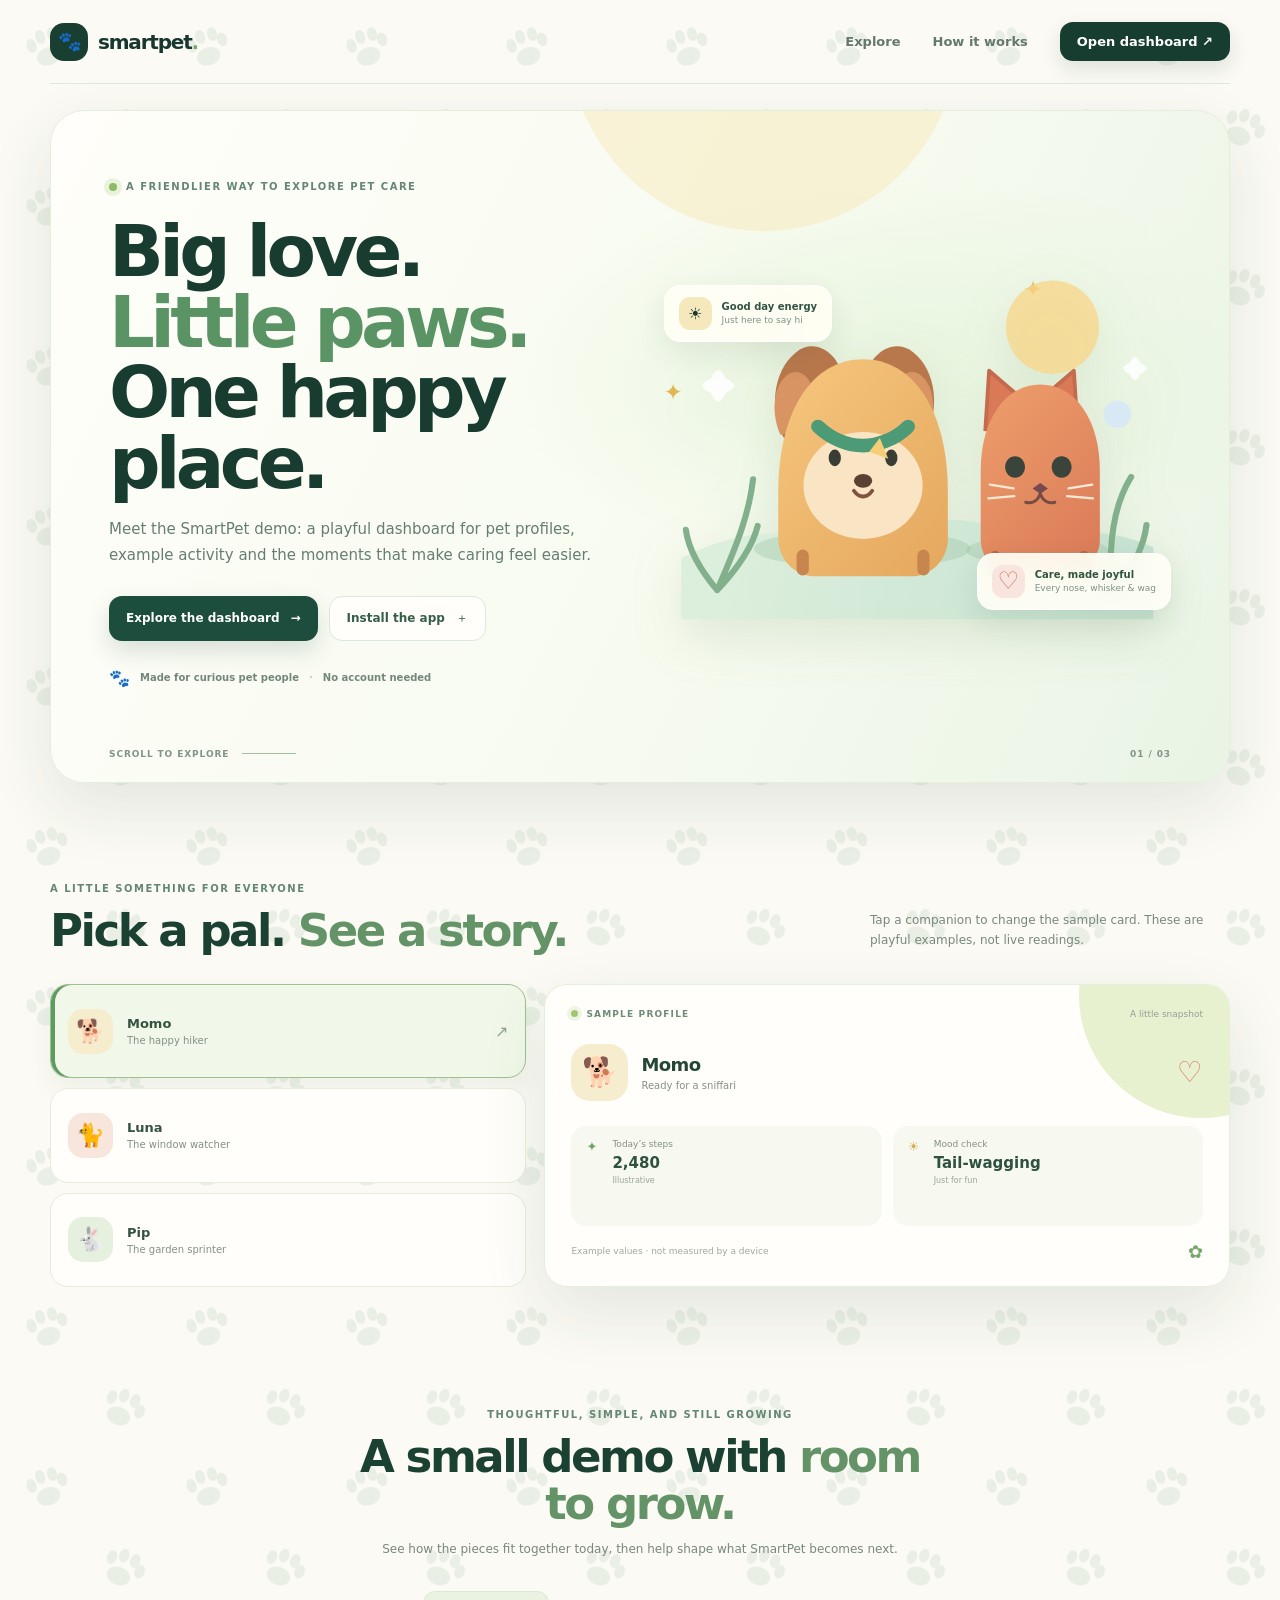
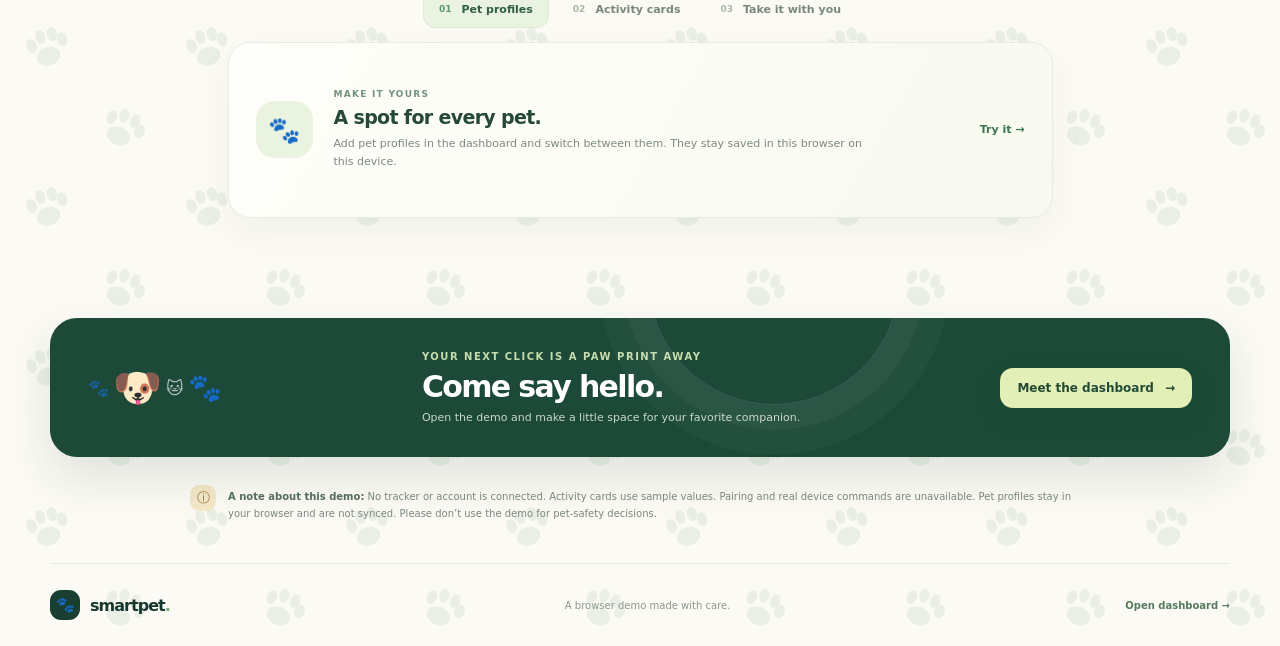
==== commit 5c3ee9ea: "Add files via upload" ====
--- a/index.html
+++ b/index.html
@@ -3,34 +3,78 @@
 <head>
   <meta charset="utf-8">
   <meta name="viewport" content="width=device-width, initial-scale=1, viewport-fit=cover">
-  <meta name="theme-color" content="#102b27">
-  <meta name="description" content="Explore the SmartPet browser demo for pet profiles and illustrative tracker readings.">
+  <meta name="theme-color" content="#143c31">
+  <meta name="description" content="Explore the SmartPet browser demo for local pet profiles and illustrative tracker readings.">
   <link rel="manifest" href="manifest.webmanifest">
   <link rel="icon" href="icon.svg" type="image/svg+xml">
   <link rel="apple-touch-icon" href="icon-180.png">
-  <title>SmartPet · Pet care dashboard</title>
-  <style>
-    :root{font-family:system-ui,-apple-system,"Segoe UI",sans-serif;color:#172b28;background:#f5f7f4;font-synthesis:none;text-rendering:optimizeLegibility}*{box-sizing:border-box}body{margin:0;min-height:100vh;background:radial-gradient(ellipse at 8% 0%,#edf5ef 0,transparent 32%),#f5f7f4}.wrap{max-width:1050px;margin:auto;padding:24px}.bar{display:flex;align-items:center;justify-content:space-between;border-bottom:1px solid #e2e9e2;padding:8px 0 20px}.brand{display:flex;gap:10px;align-items:center;color:#172b28;font-weight:800;font-size:20px}.mark{height:36px;width:36px;display:grid;place-items:center;border-radius:12px;background:#173e35;color:#ccf1dc}.button{display:inline-flex;text-decoration:none;border-radius:12px;padding:12px 17px;background:#246b59;color:#fff;font-weight:700}.hero{padding:88px 0 60px;max-width:730px}.eyebrow{font-size:11px;letter-spacing:.16em;color:#5d8c78;font-weight:800}.hero h1{font-size:clamp(38px,7vw,66px);letter-spacing:-.05em;line-height:1.03;margin:15px 0}.hero p{font-size:18px;line-height:1.65;color:#65766f;max-width:650px}.grid{display:grid;grid-template-columns:repeat(auto-fit,minmax(220px,1fr));gap:16px;margin:10px 0 55px}.card{background:#fff;border:1px solid #e7ece7;border-radius:18px;padding:22px}.card h2{font-size:17px;margin:0 0 8px}.card p{font-size:13px;line-height:1.6;color:#73817d;margin:0}.note{border-radius:12px;background:#fff2df;padding:15px;color:#805923;font-size:13px;line-height:1.55}footer{border-top:1px solid #e2e9e2;padding:20px 0;color:#89958f;font-size:12px}@media(max-width:600px){.wrap{padding:18px}.hero{padding:62px 0 40px}.hero p{font-size:16px}}
-  </style>
+  <link rel="stylesheet" href="site.css">
+  <title>SmartPet · Pet care, with a little more joy</title>
 </head>
 <body>
-  <div class="wrap">
-    <header class="bar"><a class="brand" href="./"><span class="mark">S</span>SmartPet</a><a class="button" href="app.html">Open dashboard</a></header>
-    <main>
-      <section class="hero">
-        <div class="eyebrow">SMARTPET · BROWSER DEMO</div>
-        <h1>A clear home for your pet’s profile.</h1>
-        <p>Explore the SmartPet dashboard, add local pet profiles, and see how tracker readings and alerts could be presented.</p>
-        <a class="button" href="app.html">Try the dashboard <span aria-hidden="true">→</span></a>
-      </section>
-      <section class="grid" aria-label="About this demo">
-        <article class="card"><h2>Works without an account</h2><p>The demo opens in your browser. Pet profiles you add are stored on this device only.</p></article>
-        <article class="card"><h2>Example readings</h2><p>Dashboard metrics and alerts are clearly marked as illustrative sample content, not live measurements.</p></article>
-        <article class="card"><h2>Installable PWA</h2><p>On supported browsers, install SmartPet from the browser menu. On iPhone or iPad, use Safari’s Share menu and choose Add to Home Screen.</p></article>
-      </section>
-      <p class="note"><strong>Demo limitations:</strong> This site does not connect to a tracker or collect live location, health, or activity data. Device pairing, sign-in, syncing, and real commands are not available. Do not use it for pet safety decisions.</p>
-    </main>
-    <footer>SmartPet · Browser-only demonstration</footer>
-  </div>
+  <header class="site-header shell">
+    <a class="brand" href="./" aria-label="SmartPet home"><span class="brand-mark">🐾</span><span>smartpet<span class="brand-dot">.</span></span></a>
+    <nav class="site-nav" aria-label="Main navigation"><a href="#explore">Explore</a><a href="#how-it-works">How it works</a><a class="nav-cta" href="app.html">Open dashboard <span aria-hidden="true">↗</span></a></nav>
+    <button class="menu-button" id="menu-button" type="button" aria-label="Open navigation" aria-expanded="false">☰</button>
+  </header>
+
+  <main>
+    <section class="hero shell" aria-labelledby="hero-title">
+      <div class="hero-copy">
+        <div class="eyebrow"><span class="eyebrow-dot"></span> A friendlier way to explore pet care</div>
+        <h1 id="hero-title">Big love.<br><span>Little paws.</span><br>One happy place.</h1>
+        <p class="hero-lead">Meet the SmartPet demo: a playful dashboard for pet profiles, example activity and the moments that make caring feel easier.</p>
+        <div class="hero-actions"><a class="button button-primary" href="app.html">Explore the dashboard <span aria-hidden="true">→</span></a><button class="button button-soft" id="install-open" type="button">Install the app <span aria-hidden="true">＋</span></button></div>
+        <div class="hero-proof"><span class="proof-paw">🐾</span><span>Made for curious pet people</span><span class="proof-separator">·</span><span>No account needed</span></div>
+      </div>
+      <div class="hero-art" aria-label="Illustration of a happy dog and cat">
+        <div class="art-spark spark-one">✦</div><div class="art-spark spark-two">✦</div>
+        <img src="animal-scene.svg" alt="A friendly golden dog and orange cat sitting in a garden" fetchpriority="high">
+        <div class="float-card float-card-top"><span class="float-icon">☀️</span><span><strong>Good day energy</strong><small>Just here to say hi</small></span></div>
+        <div class="float-card float-card-bottom"><span class="float-icon heart">♡</span><span><strong>Care, made joyful</strong><small>Every nose, whisker & wag</small></span></div>
+      </div>
+      <div class="hero-bottom"><span>Scroll to explore</span><span class="scroll-line"></span><span>01 / 03</span></div>
+    </section>
+
+    <section class="explore shell" id="explore" aria-labelledby="explore-title">
+      <div class="section-heading"><div><div class="eyebrow">A LITTLE SOMETHING FOR EVERYONE</div><h2 id="explore-title">Pick a pal. <span>See a story.</span></h2></div><p>Tap a companion to change the sample card. These are playful examples, not live readings.</p></div>
+      <div class="pet-explorer">
+        <div class="pet-switcher" role="group" aria-label="Choose a sample companion">
+          <button class="pet-choice active" type="button" data-pet="momo" aria-pressed="true"><span class="choice-emoji">🐕</span><span><strong>Momo</strong><small>The happy hiker</small></span><span class="choice-arrow">↗</span></button>
+          <button class="pet-choice" type="button" data-pet="luna" aria-pressed="false"><span class="choice-emoji">🐈</span><span><strong>Luna</strong><small>The window watcher</small></span><span class="choice-arrow">↗</span></button>
+          <button class="pet-choice" type="button" data-pet="pip" aria-pressed="false"><span class="choice-emoji">🐇</span><span><strong>Pip</strong><small>The garden sprinter</small></span><span class="choice-arrow">↗</span></button>
+        </div>
+        <article class="sample-card" id="sample-card" data-theme="momo" aria-live="polite">
+          <div class="sample-card-top"><span class="sample-label"><span class="sample-pulse"></span> SAMPLE PROFILE</span><span class="sample-date">A little snapshot</span></div>
+          <div class="sample-pet"><div class="sample-avatar" id="sample-avatar">🐕</div><div><h3 id="sample-name">Momo</h3><p id="sample-caption">Ready for a sniffari</p></div><span class="sample-heart">♡</span></div>
+          <div class="sample-metrics"><div class="sample-metric"><span class="metric-icon">✦</span><span class="metric-name">Today’s steps</span><strong id="sample-steps">2,480</strong><small>Illustrative</small></div><div class="sample-metric"><span class="metric-icon warm">☀</span><span class="metric-name">Mood check</span><strong id="sample-mood">Tail-wagging</strong><small>Just for fun</small></div></div>
+          <div class="sample-card-foot"><span>Example values · not measured by a device</span><span aria-hidden="true">✿</span></div>
+        </article>
+      </div>
+    </section>
+
+    <section class="story shell" id="how-it-works" aria-labelledby="story-title">
+      <div class="story-heading"><div class="eyebrow">THOUGHTFUL, SIMPLE, AND STILL GROWING</div><h2 id="story-title">A small demo with <span>room to grow.</span></h2><p>See how the pieces fit together today, then help shape what SmartPet becomes next.</p></div>
+      <div class="story-tabs" role="tablist" aria-label="Explore the demo features">
+        <button class="story-tab active" type="button" role="tab" aria-selected="true" aria-controls="story-panel" data-story="profiles"><span>01</span> Pet profiles</button>
+        <button class="story-tab" type="button" role="tab" aria-selected="false" aria-controls="story-panel" data-story="activity"><span>02</span> Activity cards</button>
+        <button class="story-tab" type="button" role="tab" aria-selected="false" aria-controls="story-panel" data-story="install"><span>03</span> Take it with you</button>
+      </div>
+      <div class="story-panel" id="story-panel" role="tabpanel" aria-live="polite">
+        <div class="story-panel-icon" id="story-icon">🐾</div><div><div class="story-kicker" id="story-kicker">MAKE IT YOURS</div><h3 id="story-panel-title">A spot for every pet.</h3><p id="story-panel-copy">Add pet profiles in the dashboard and switch between them. They stay saved in this browser on this device.</p></div><a href="app.html" class="story-link" aria-label="Open the SmartPet dashboard">Try it <span aria-hidden="true">→</span></a>
+      </div>
+    </section>
+
+    <section class="closing shell">
+      <div class="closing-art" aria-hidden="true"><span>🐾</span><span>🐶</span><span>🐱</span><span>🐾</span></div>
+      <div><div class="eyebrow">YOUR NEXT CLICK IS A PAW PRINT AWAY</div><h2>Come say hello.</h2><p>Open the demo and make a little space for your favorite companion.</p></div>
+      <a class="button button-primary" href="app.html">Meet the dashboard <span aria-hidden="true">→</span></a>
+    </section>
+    <aside class="demo-note shell"><span class="note-icon">ⓘ</span><p><strong>A note about this demo:</strong> No tracker or account is connected. Activity cards use sample values. Pairing and real device commands are unavailable. Pet profiles stay in your browser and are not synced. Please don’t use the demo for pet-safety decisions.</p></aside>
+  </main>
+
+  <footer class="site-footer shell"><a class="brand" href="./"><span class="brand-mark">🐾</span><span>smartpet<span class="brand-dot">.</span></span></a><span>A browser demo made with care.</span><a href="app.html">Open dashboard <span aria-hidden="true">→</span></a></footer>
+  <dialog id="install-dialog" class="install-dialog"><button class="dialog-close" id="install-close" type="button" aria-label="Close">×</button><div class="dialog-paw">🐾</div><div class="eyebrow">SMARTPET, WHERE YOU LIKE IT</div><h2>Keep the demo close.</h2><p id="install-copy">Install SmartPet from your browser menu. On iPhone or iPad, open this page in Safari, tap Share, then choose Add to Home Screen.</p><button class="button button-primary" id="install-confirm" type="button">Got it</button></dialog>
+  <script src="site.js" defer></script>
 </body>
 </html>
--- a/site.css
+++ b/site.css
@@ -0,0 +1,11 @@
+:root{font-family:system-ui,-apple-system,"Segoe UI",sans-serif;color:#17372f;background:#fbfaf4;font-synthesis:none;text-rendering:optimizeLegibility;--ink:#17372f;--muted:#70827a;--green:#246b59;--lime:#dbef9c;--line:#e6eadf;--card:#fffefa;--shadow:0 24px 65px rgba(40,75,55,.11)}
+*{box-sizing:border-box}html{scroll-behavior:smooth}body{margin:0;min-height:100vh;background:#fbfaf4 url("paw-pattern.svg") repeat;background-size:160px}button,a{font:inherit}button{cursor:pointer}.shell{width:min(1180px,calc(100% - 48px));margin-inline:auto}.site-header{height:84px;display:flex;align-items:center;justify-content:space-between;border-bottom:1px solid rgba(214,226,210,.75);position:relative;z-index:5}.brand{display:inline-flex;align-items:center;gap:10px;text-decoration:none;color:var(--ink);font-size:20px;font-weight:850;letter-spacing:-.06em}.brand-mark{width:38px;height:38px;border-radius:14px;display:grid;place-items:center;background:#193f32;color:#e7f4ca;font-size:19px}.brand-dot{color:#78a96c}.site-nav{display:flex;gap:32px;align-items:center}.site-nav>a{color:#63796d;text-decoration:none;font-size:13px;font-weight:650}.site-nav>a:hover,.site-footer>a:last-child:hover{color:var(--green)}.site-nav .nav-cta{background:#173d31;color:white;padding:12px 17px;border-radius:13px;box-shadow:0 8px 20px #143a2c20}.site-nav .nav-cta:hover{background:#2d765c;color:white}.menu-button{display:none;border:1px solid var(--line);background:#fffefa;border-radius:12px;width:42px;height:42px;color:var(--green);font-size:19px}
+.hero{position:relative;min-height:560px;margin-top:26px;padding:70px 58px 60px;border:1px solid #e5eddf;border-radius:34px;display:grid;grid-template-columns:1.02fr .98fr;align-items:center;gap:16px;overflow:hidden;background:radial-gradient(ellipse at 73% 39%,#e8f5df 0,transparent 34%),linear-gradient(116deg,#fffefa 0%,#f7fbef 57%,#e9f4e5 100%);box-shadow:var(--shadow)}.hero:before{content:"";position:absolute;width:390px;height:390px;right:23%;top:-270px;border-radius:50%;background:#f7df9b55}.hero-copy{position:relative;z-index:2;padding-bottom:34px}.eyebrow{display:flex;gap:9px;align-items:center;color:#648674;font-size:10px;font-weight:850;letter-spacing:.15em;text-transform:uppercase}.eyebrow-dot{width:8px;height:8px;border-radius:50%;background:#8dbb66;box-shadow:0 0 0 5px #e9f3dc}.hero h1{margin:24px 0 18px;color:#193c31;font-size:clamp(43px,6vw,72px);line-height:.98;letter-spacing:-.065em;font-weight:850}.hero h1 span{color:#5a9464}.hero-lead{max-width:500px;color:#667d70;font-size:15px;line-height:1.75}.hero-actions{display:flex;flex-wrap:wrap;gap:11px;margin-top:27px}.button{border:0;border-radius:13px;padding:13px 17px;display:inline-flex;align-items:center;justify-content:center;gap:11px;text-decoration:none;font-size:12px;font-weight:800;transition:transform .2s,box-shadow .2s,background .2s}.button:hover{transform:translateY(-2px)}.button-primary{background:#1d4d3c;color:#fff;box-shadow:0 10px 24px #173f3028}.button-primary:hover{background:#286d52;box-shadow:0 14px 28px #173f3034}.button-soft{background:#fffefa;color:#345f48;border:1px solid #dce8d9}.button-soft:hover{background:#f4faed}.hero-proof{display:flex;align-items:center;gap:10px;margin-top:27px;color:#72877a;font-size:10px;font-weight:700}.proof-paw{font-size:17px}.proof-separator{color:#c1cebd}.hero-art{position:relative;z-index:1;min-height:400px;display:grid;place-items:center}.hero-art img{width:min(110%,550px);height:auto;filter:drop-shadow(0 18px 25px #456e3820);animation:petFloat 5s ease-in-out infinite}.art-spark{position:absolute;color:#e3b854;font-size:23px;animation:twinkle 2.8s ease-in-out infinite}.spark-one{top:9%;right:25%}.spark-two{top:33%;left:1%;animation-delay:.8s}.float-card{position:absolute;display:flex;align-items:center;gap:10px;padding:11px 14px;background:#fffef5ed;border:1px solid #fff;border-radius:16px;box-shadow:0 12px 30px #22482a17;backdrop-filter:blur(8px)}.float-card-top{top:11%;left:1%}.float-card-bottom{right:0;bottom:13%}.float-icon{width:33px;height:33px;display:grid;place-items:center;background:#f6e8bd;border-radius:11px;font-size:16px}.float-icon.heart{background:#f9e5df;color:#cf775e;font-size:24px}.float-card strong,.float-card small{display:block}.float-card strong{font-size:10px;color:#315441}.float-card small{font-size:9px;color:#809087;margin-top:3px}.hero-bottom{position:absolute;bottom:23px;left:58px;right:58px;display:flex;align-items:center;gap:13px;color:#829487;font-size:9px;font-weight:800;letter-spacing:.1em;text-transform:uppercase}.scroll-line{height:1px;width:54px;background:#a8bda5}.hero-bottom span:last-child{margin-left:auto}
+.explore{padding:100px 0 90px}.section-heading{display:flex;align-items:end;justify-content:space-between;gap:35px;margin-bottom:30px}.section-heading h2,.story-heading h2,.closing h2{font-size:clamp(31px,4vw,45px);letter-spacing:-.055em;line-height:1.05;margin:13px 0 0;color:#1b4133}.section-heading h2 span,.story-heading h2 span{color:#639366}.section-heading>p{max-width:360px;color:#78887e;font-size:12px;line-height:1.65;margin:0 0 3px}.pet-explorer{display:grid;grid-template-columns:.82fr 1.18fr;gap:18px;align-items:stretch}.pet-switcher{display:grid;gap:10px}.pet-choice{display:flex;align-items:center;gap:14px;border:1px solid #e8ecdf;border-radius:18px;padding:15px 17px;background:#fffefa;color:#345341;text-align:left;transition:.2s}.pet-choice:hover{transform:translateX(3px);border-color:#c7dbbd}.pet-choice.active{border-color:#9dc28e;background:#f1f8e9;box-shadow:inset 4px 0 #5f9a62,0 10px 25px #47783d13}.choice-emoji{width:45px;height:45px;border-radius:15px;background:#f6edcf;display:grid;place-items:center;font-size:23px}.pet-choice:nth-child(2) .choice-emoji{background:#f8e5dc}.pet-choice:nth-child(3) .choice-emoji{background:#e5f0df}.pet-choice strong,.pet-choice small{display:block}.pet-choice strong{font-size:13px}.pet-choice small{font-size:10px;color:#839086;margin-top:4px}.choice-arrow{margin-left:auto;color:#91a38e;opacity:0;transform:translateX(-3px);transition:.2s}.pet-choice.active .choice-arrow{opacity:1;transform:translateX(0)}.sample-card{position:relative;overflow:hidden;min-height:292px;border-radius:23px;padding:24px 26px;background:#fffefa;border:1px solid #e7eddf;box-shadow:var(--shadow);transition:background .3s}.sample-card:after{content:"";position:absolute;width:245px;height:245px;right:-95px;top:-112px;border-radius:50%;background:#e7f1cf;transition:background .3s}.sample-card[data-theme="luna"]:after{background:#f5dfd4}.sample-card[data-theme="pip"]:after{background:#dcebd4}.sample-card>*{position:relative;z-index:1}.sample-card-top{display:flex;align-items:center;justify-content:space-between}.sample-label{display:flex;align-items:center;gap:8px;color:#6e8b76;font-size:9px;letter-spacing:.13em;font-weight:850}.sample-pulse{width:7px;height:7px;border-radius:50%;background:#a4c56f;box-shadow:0 0 0 4px #eff5e4}.sample-date{font-size:9px;color:#93a096}.sample-pet{display:flex;align-items:center;gap:13px;margin:25px 0}.sample-avatar{width:57px;height:57px;border-radius:19px;background:#f6edcf;display:grid;place-items:center;font-size:29px;transition:transform .2s}.sample-card[data-theme="luna"] .sample-avatar{background:#f8e5dc}.sample-card[data-theme="pip"] .sample-avatar{background:#e5f0df}.sample-pet h3{font-size:18px;letter-spacing:-.03em;margin:0;color:#234635}.sample-pet p{font-size:10px;color:#819087;margin:5px 0 0}.sample-heart{margin-left:auto;font-size:29px;color:#d98c6c}.sample-metrics{display:grid;grid-template-columns:1fr 1fr;gap:11px}.sample-metric{min-height:100px;padding:13px 15px;border-radius:15px;background:#f7f8ef;display:grid;grid-template-columns:20px 1fr;align-content:start;column-gap:6px}.metric-icon{grid-row:span 2;color:#70a267;font-size:13px}.metric-icon.warm{color:#dbac4d}.metric-name{font-size:9px;color:#859087}.sample-metric strong{font-size:15px;color:#2e5140;margin-top:5px}.sample-metric small{grid-column:2;font-size:8px;color:#9aa49a;margin-top:4px}.sample-card-foot{display:flex;justify-content:space-between;align-items:center;color:#a0a89e;font-size:9px;margin-top:15px}.sample-card-foot span:last-child{color:#77a66c;font-size:18px}
+.story{padding:32px 0 100px}.story-heading{text-align:center;max-width:620px;margin:0 auto 31px}.story-heading .eyebrow{justify-content:center}.story-heading p{color:#78887e;font-size:12px;line-height:1.7}.story-tabs{display:flex;justify-content:center;gap:8px;flex-wrap:wrap;margin-bottom:14px}.story-tab{display:flex;align-items:center;gap:10px;border:1px solid transparent;border-radius:12px;background:transparent;padding:11px 15px;color:#79877c;font-size:11px;font-weight:750;transition:.2s}.story-tab span{color:#a8b7a2;font-size:9px}.story-tab:hover{background:#fffefa}.story-tab.active{background:#eaf3e2;border-color:#dce9d5;color:#315e43}.story-tab.active span{color:#60946b}.story-panel{min-height:176px;max-width:825px;margin:auto;display:flex;align-items:center;gap:21px;padding:25px 27px;border:1px solid #e7ecdf;border-radius:22px;background:linear-gradient(120deg,#fffefa,#f7faef);box-shadow:0 14px 36px #416b3d0d}.story-panel-icon{width:57px;height:57px;flex:none;border-radius:19px;display:grid;place-items:center;background:#eaf3df;font-size:26px}.story-kicker{font-size:9px;font-weight:850;letter-spacing:.14em;color:#719477}.story-panel h3{margin:7px 0;font-size:19px;color:#254935;letter-spacing:-.035em}.story-panel p{max-width:530px;margin:0;color:#7c897f;font-size:11px;line-height:1.65}.story-link{margin-left:auto;flex:none;text-decoration:none;color:#3c7752;font-size:11px;font-weight:800;white-space:nowrap}.story-link:hover{color:#1d4d3c}.closing{position:relative;overflow:hidden;border-radius:27px;background:#1c4938;color:white;padding:33px 38px;display:flex;align-items:center;justify-content:space-between;gap:25px;box-shadow:0 20px 45px #1d493820}.closing:after{content:"";position:absolute;width:250px;height:250px;right:28%;top:-165px;border:1px solid #ffffff20;border-radius:50%;box-shadow:0 0 0 25px #ffffff09,0 0 0 50px #ffffff08}.closing .eyebrow{color:#c7dcab}.closing h2{color:#fff;font-size:30px;margin:9px 0}.closing p{color:#c8d8ce;font-size:11px;margin:0}.closing .button{position:relative;z-index:1;background:#e2efb7;color:#234a34;white-space:nowrap}.closing-art{display:flex;gap:4px;align-items:center;font-size:27px;position:relative;z-index:1}.closing-art span:nth-child(2){font-size:39px}.closing-art span:nth-child(3){font-size:36px}.closing-art span:nth-child(odd){opacity:.7;font-size:17px}.demo-note{display:flex;align-items:flex-start;gap:12px;max-width:900px;padding:28px 0 38px;color:#7c897f}.demo-note .note-icon{flex:none;width:26px;height:26px;border-radius:9px;display:grid;place-items:center;background:#f4e7c8;color:#967139;font-size:13px}.demo-note p{margin:3px 0;font-size:10px;line-height:1.7}.demo-note strong{color:#556e5c}.site-footer{display:flex;align-items:center;justify-content:space-between;min-height:83px;border-top:1px solid #e5eadf;color:#8b988c;font-size:10px}.site-footer .brand{font-size:16px}.site-footer .brand-mark{width:30px;height:30px;border-radius:11px;font-size:15px}.site-footer>a:last-child{color:#547a5d;text-decoration:none;font-weight:750}
+.install-dialog{position:fixed;border:1px solid #e5ebdf;border-radius:24px;background:#fffefa;color:#234635;box-shadow:0 28px 90px #102b1e40;width:min(410px,calc(100% - 32px));padding:31px;text-align:center}.install-dialog::backdrop{background:#183b2c66;backdrop-filter:blur(4px)}.dialog-close{position:absolute;top:12px;right:14px;border:0;background:none;font-size:24px;color:#819087}.dialog-paw{width:56px;height:56px;border-radius:18px;background:#eef5e5;display:grid;place-items:center;margin:0 auto 18px;font-size:25px}.install-dialog .eyebrow{justify-content:center}.install-dialog h2{font-size:25px;letter-spacing:-.04em;margin:10px 0}.install-dialog p{color:#78887e;font-size:12px;line-height:1.7;margin:0 0 20px}.install-dialog .button{min-width:110px}
+@keyframes petFloat{0%,100%{transform:translateY(0)}50%{transform:translateY(-9px)}}@keyframes twinkle{0%,100%{transform:scale(.8) rotate(-10deg);opacity:.5}50%{transform:scale(1.14) rotate(10deg);opacity:1}}
+@media(max-width:900px){.hero{padding:55px 36px 60px;grid-template-columns:1fr 1fr}.hero h1{font-size:clamp(42px,6.6vw,62px)}.hero-art{min-height:350px}.float-card-bottom{right:-5px}.pet-explorer{grid-template-columns:.9fr 1.1fr}.section-heading{align-items:start;flex-direction:column;gap:12px}.section-heading>p{max-width:520px}}
+@media(max-width:650px){.shell{width:min(100% - 32px,540px)}.site-header{height:70px}.menu-button{display:block}.site-nav{display:none;position:absolute;left:0;right:0;top:62px;padding:12px;border:1px solid var(--line);border-radius:17px;background:#fffefa;box-shadow:var(--shadow);align-items:stretch;gap:4px}.site-nav.open{display:grid}.site-nav>a{padding:13px;border-radius:10px}.site-nav .nav-cta{text-align:center;margin-top:3px}.hero{margin-top:15px;padding:37px 22px 54px;grid-template-columns:1fr;gap:0;border-radius:25px}.hero-copy{padding-bottom:0}.hero h1{font-size:clamp(45px,13vw,66px);margin-top:20px}.hero-lead{font-size:13px}.hero-actions{margin-top:21px}.button{padding:12px 13px;font-size:10px}.hero-proof{font-size:9px;gap:7px;margin-top:20px}.hero-art{min-height:285px;margin-top:2px}.hero-art img{width:108%;max-width:440px}.float-card{padding:8px 10px;gap:8px;border-radius:13px}.float-card-top{top:5%;left:-4px}.float-card-bottom{right:-5px;bottom:7%}.float-icon{width:28px;height:28px;font-size:14px}.float-card strong{font-size:9px}.float-card small{font-size:8px}.hero-bottom{left:22px;right:22px;bottom:18px}.explore{padding:65px 0 63px}.section-heading h2,.story-heading h2{font-size:34px}.section-heading>p{font-size:11px}.pet-explorer{grid-template-columns:1fr}.pet-switcher{grid-template-columns:repeat(3,1fr);gap:7px}.pet-choice{padding:9px 7px;display:grid;justify-items:center;text-align:center;gap:4px;border-radius:14px}.choice-emoji{width:36px;height:36px;border-radius:12px;font-size:19px}.pet-choice strong{font-size:10px}.pet-choice small{font-size:8px}.choice-arrow{display:none}.sample-card{padding:20px;min-height:270px}.sample-date{font-size:8px}.sample-metric{padding:12px 10px}.sample-metric strong{font-size:13px}.sample-card-foot{font-size:8px}.story{padding:15px 0 66px}.story-heading{margin-bottom:21px}.story-heading p{font-size:11px}.story-tabs{gap:4px}.story-tab{padding:9px;font-size:9px;gap:6px}.story-tab span{font-size:8px}.story-panel{padding:18px 15px;gap:12px;align-items:flex-start}.story-panel-icon{width:43px;height:43px;border-radius:14px;font-size:21px}.story-panel h3{font-size:16px}.story-panel p{font-size:10px}.story-link{align-self:center;font-size:10px}.closing{padding:23px 18px;display:grid;grid-template-columns:1fr auto;gap:12px;border-radius:21px}.closing-art{grid-column:1/-1}.closing-art span:nth-child(2){font-size:31px}.closing-art span:nth-child(3){font-size:29px}.closing h2{font-size:25px}.closing p{max-width:240px;font-size:10px}.closing .button{font-size:9px;padding:11px}.demo-note{padding:22px 0 28px;gap:9px}.demo-note p{font-size:9px}.site-footer{min-height:70px}.site-footer>span{font-size:8px}.site-footer .brand{font-size:13px;gap:6px}.site-footer .brand-mark{width:26px;height:26px}.site-footer>a:last-child{font-size:9px}}
+@media(prefers-reduced-motion:reduce){*,*::before,*::after{scroll-behavior:auto!important;animation-duration:.01ms!important;animation-iteration-count:1!important;transition-duration:.01ms!important}}
+
